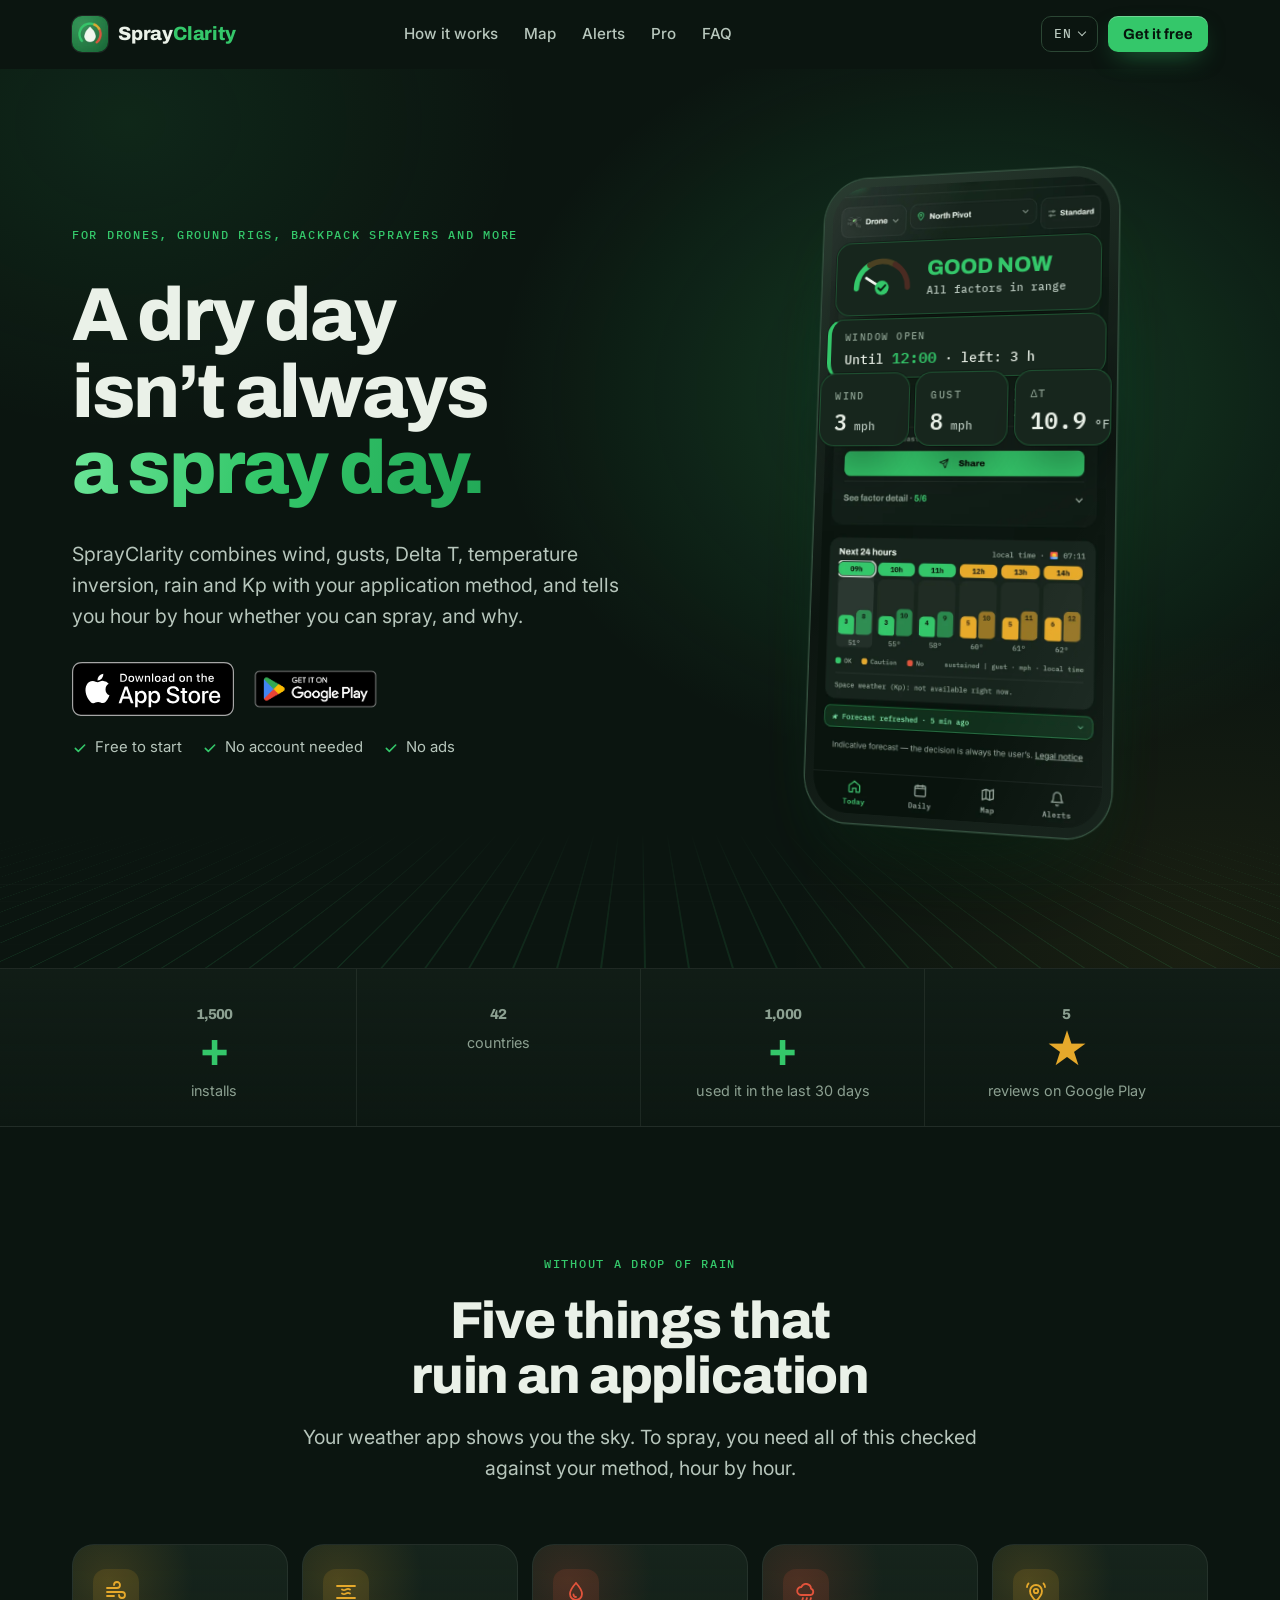
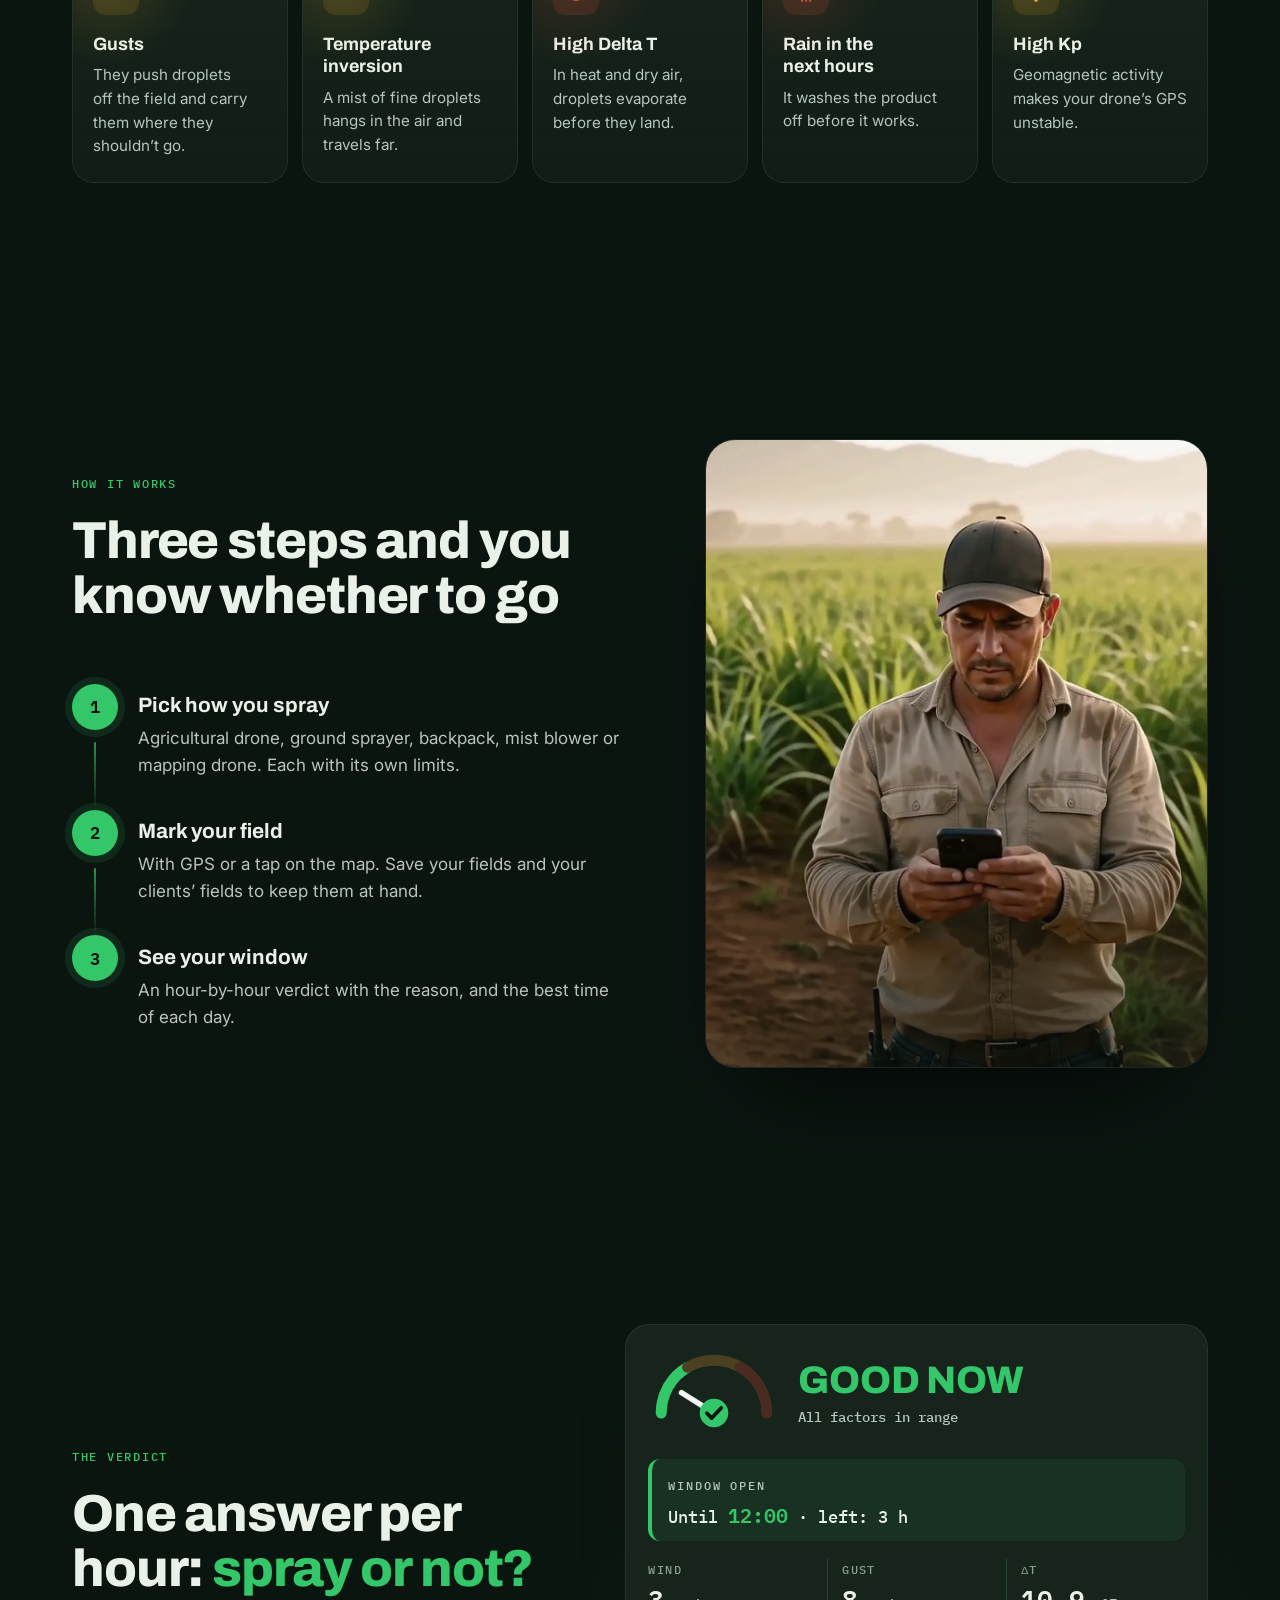
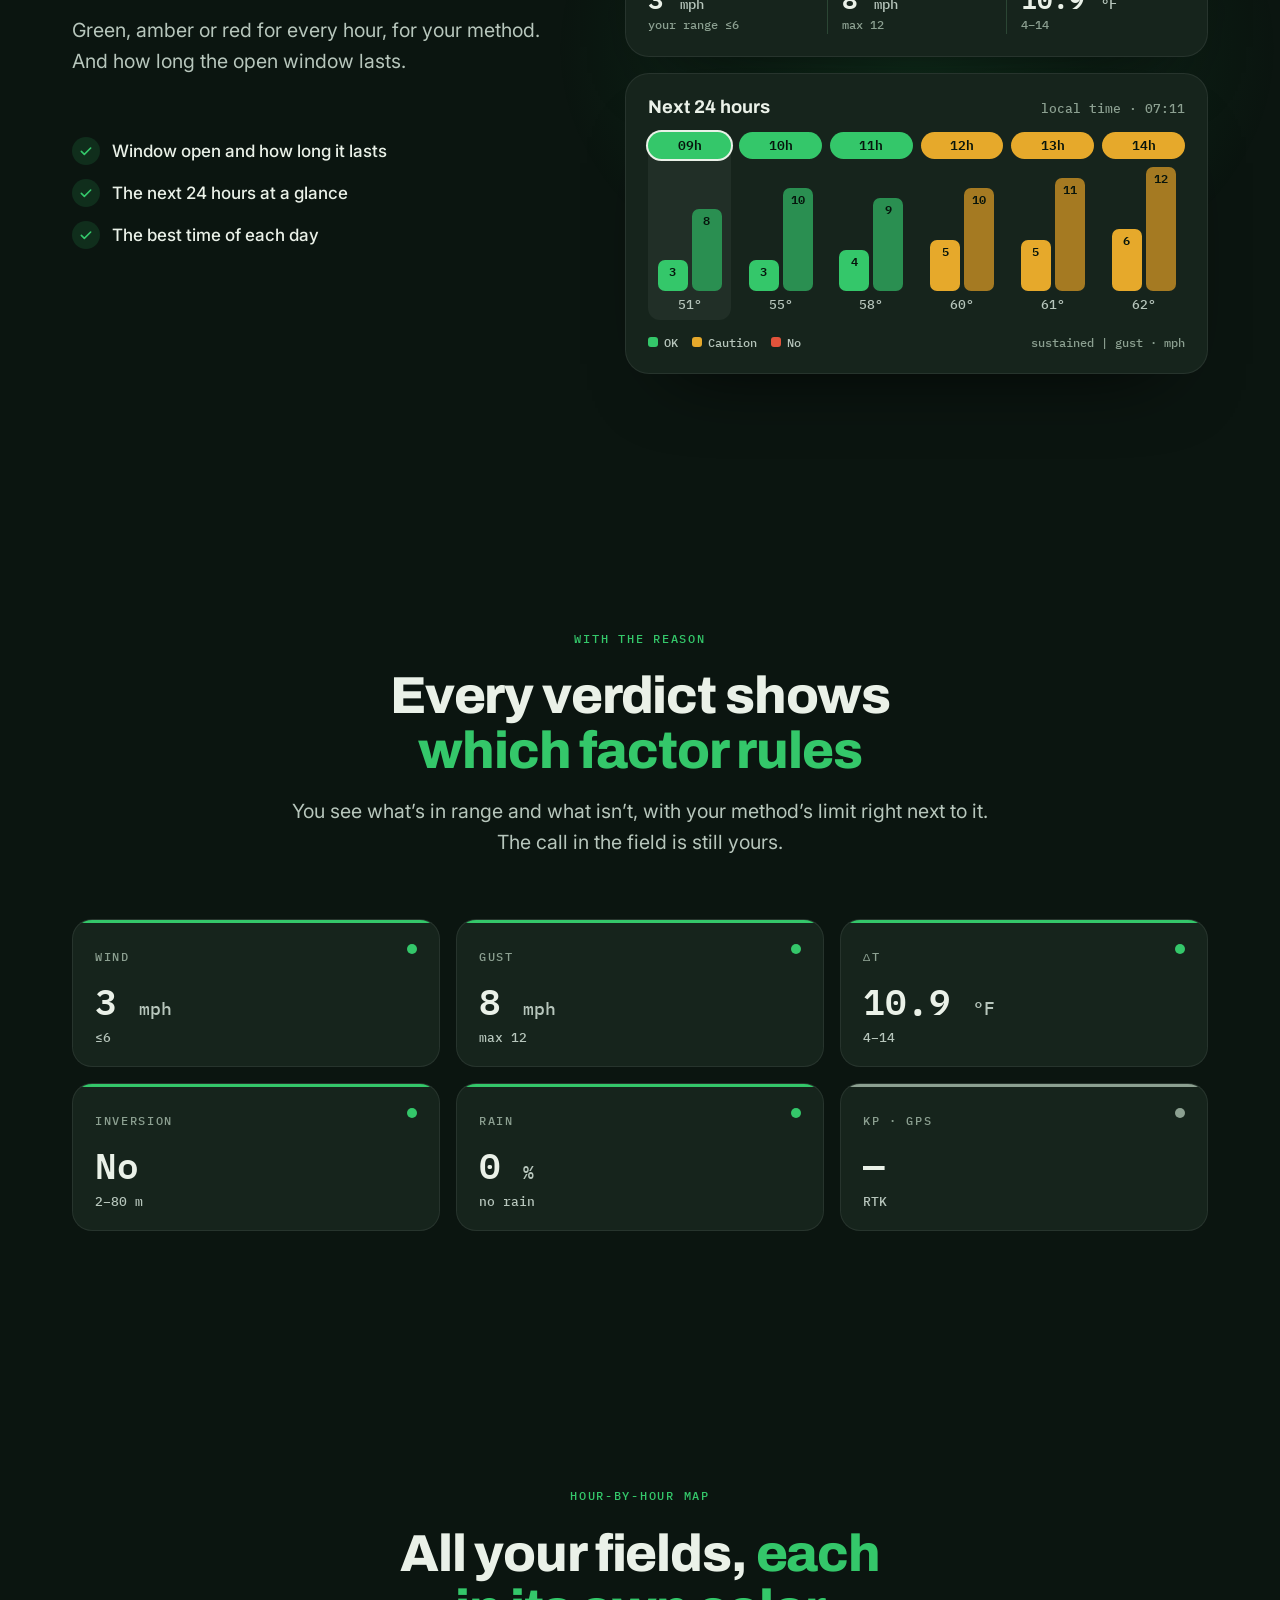
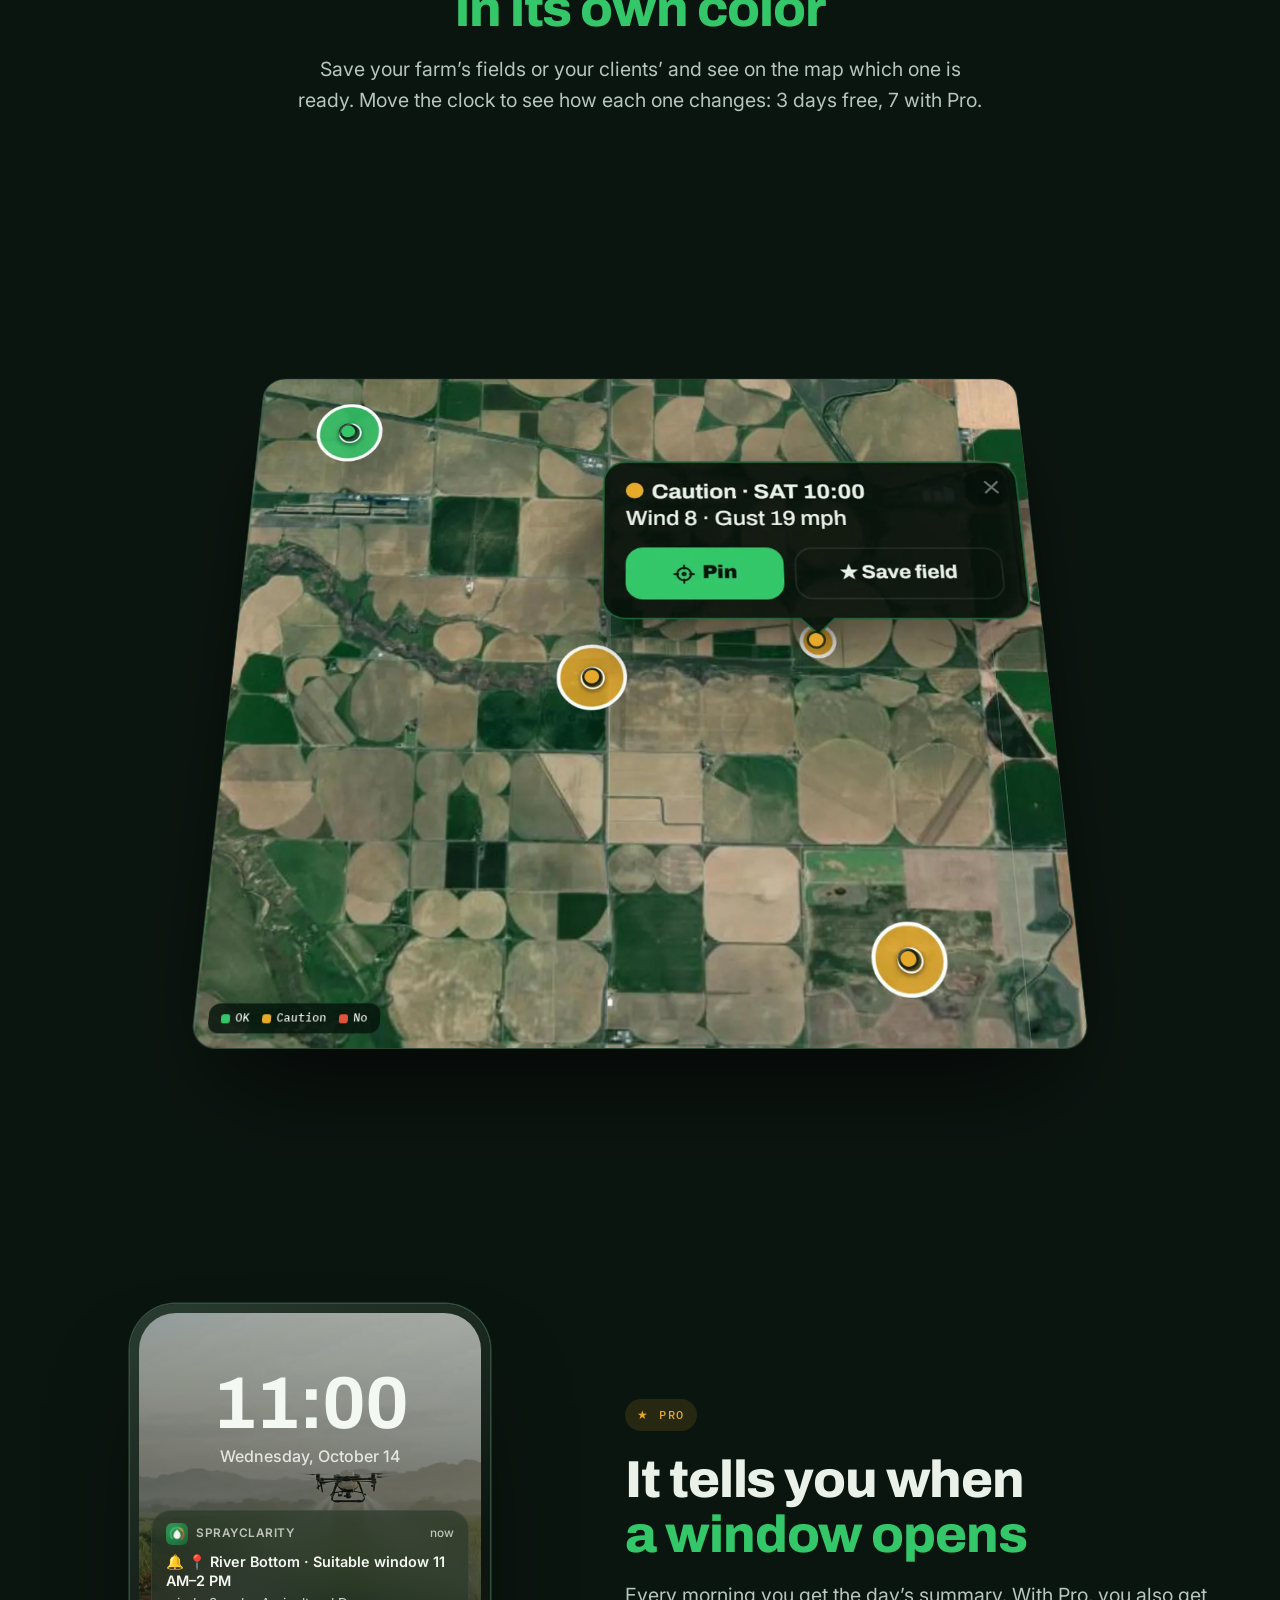
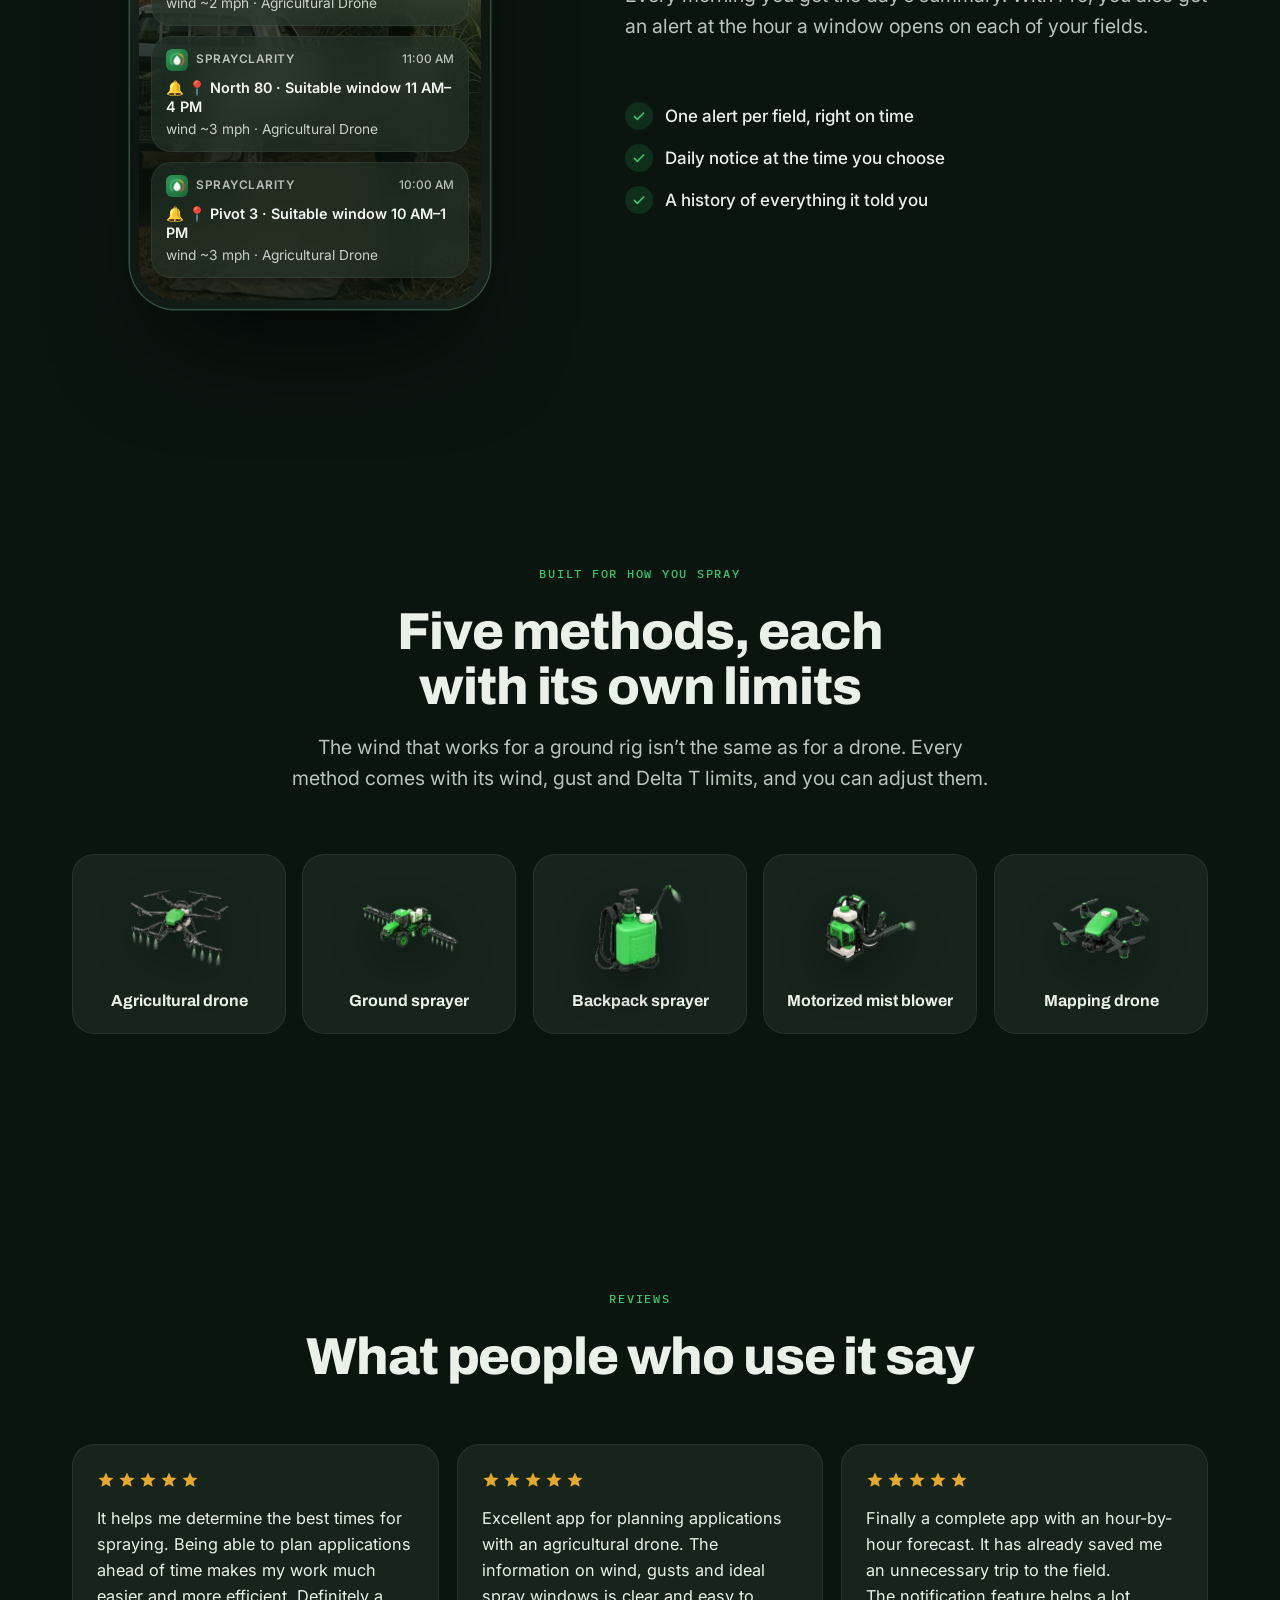
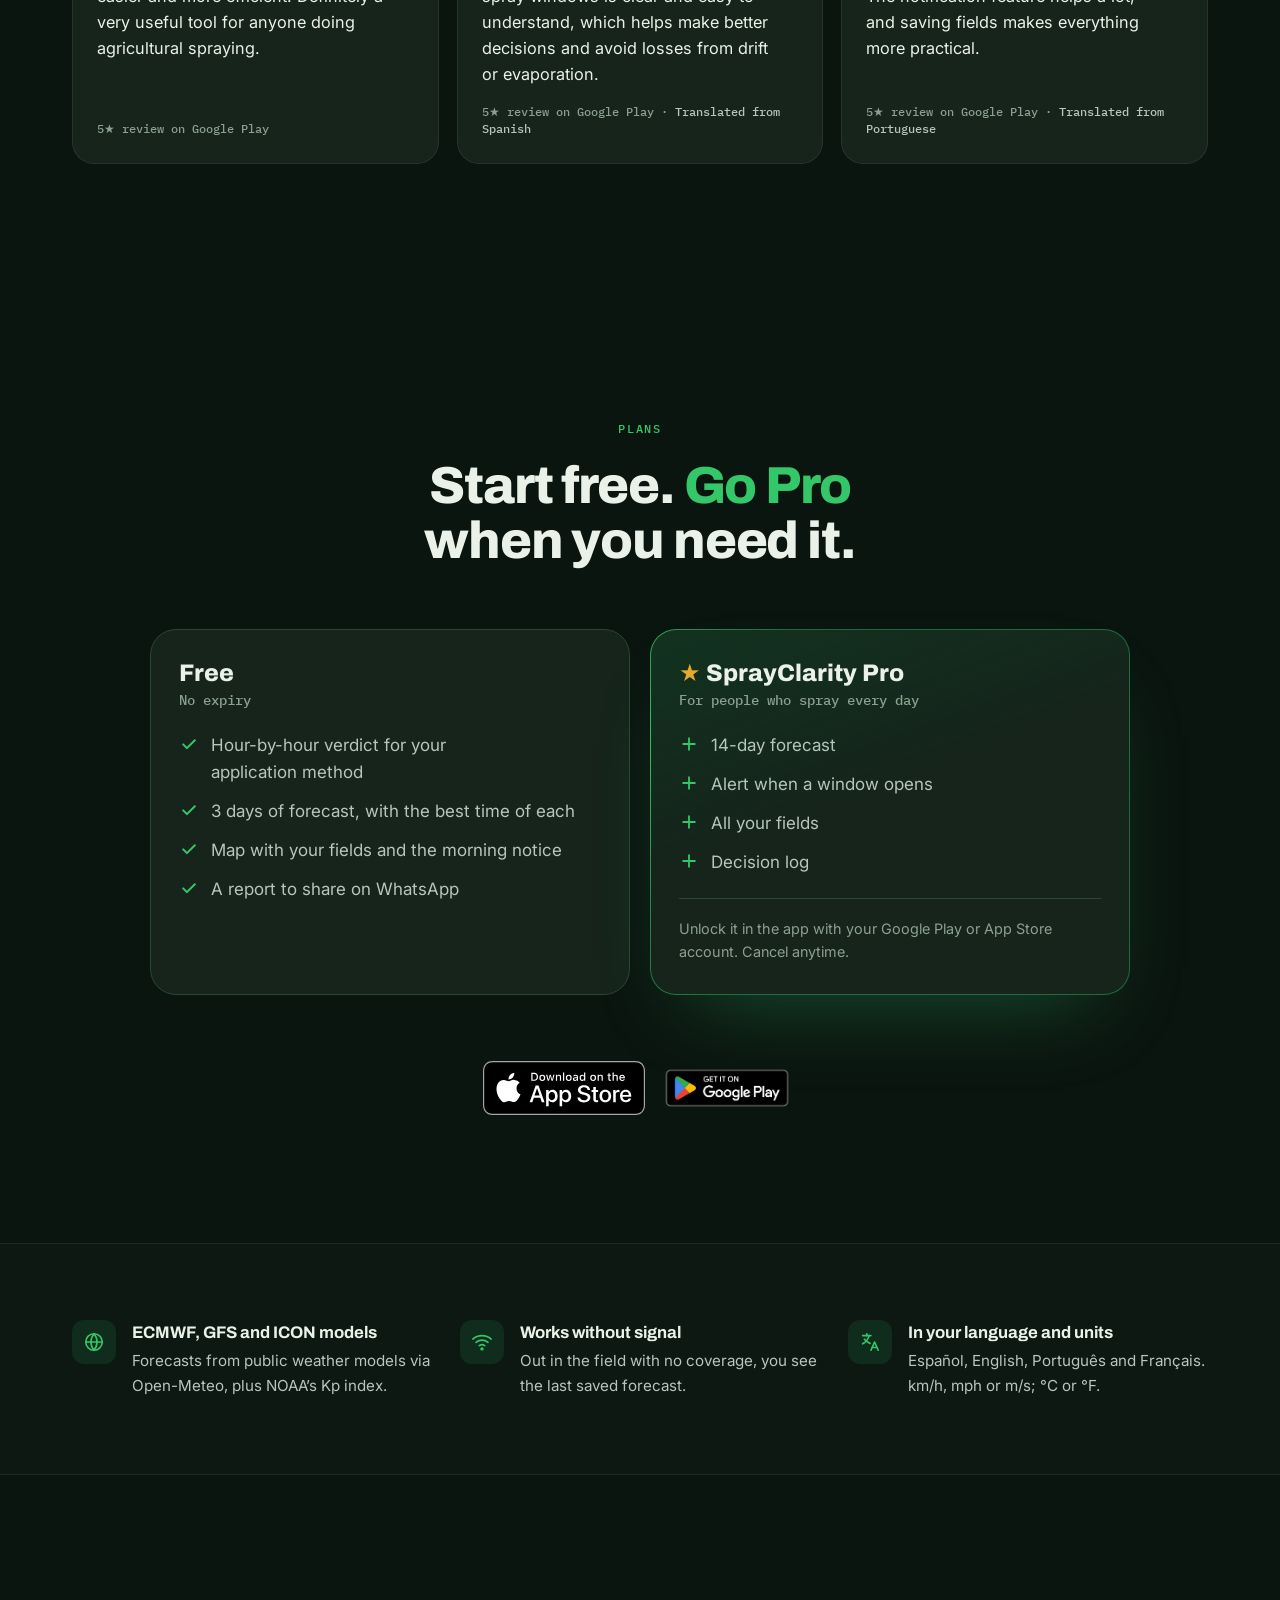
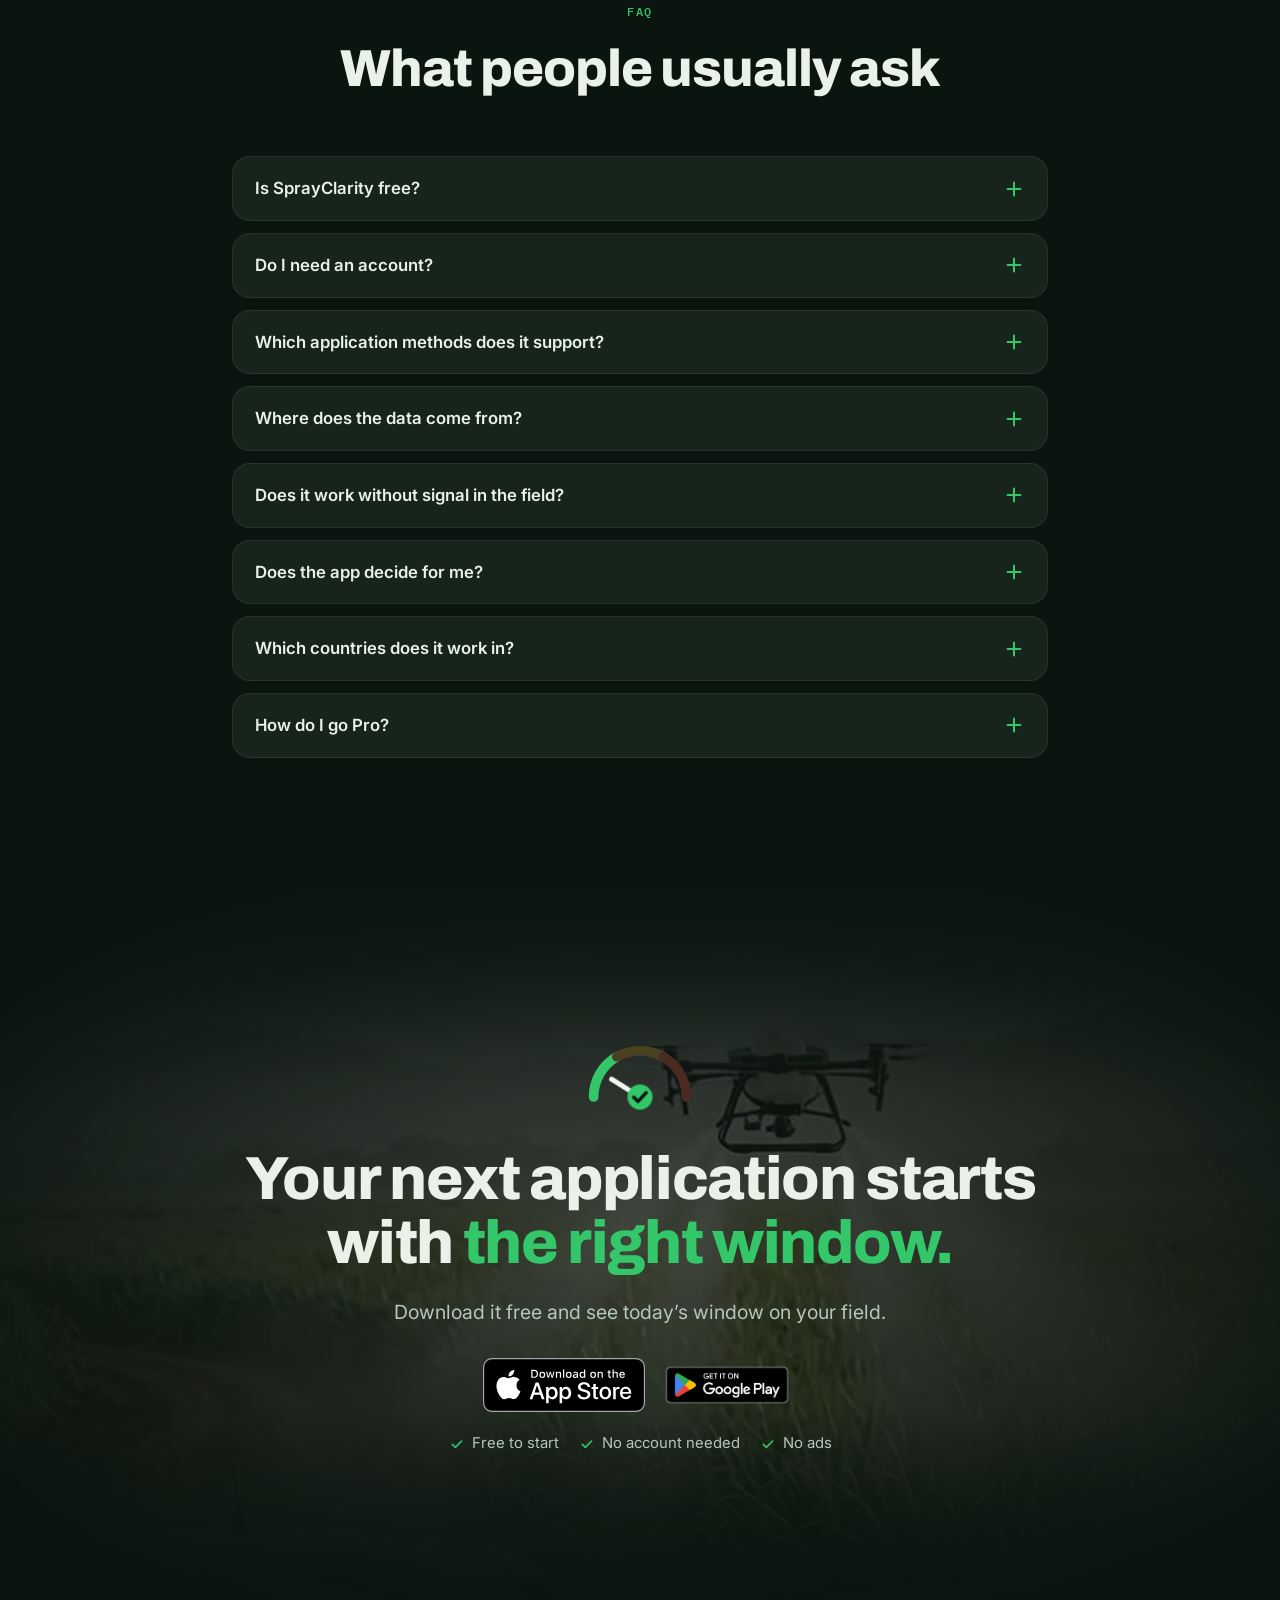
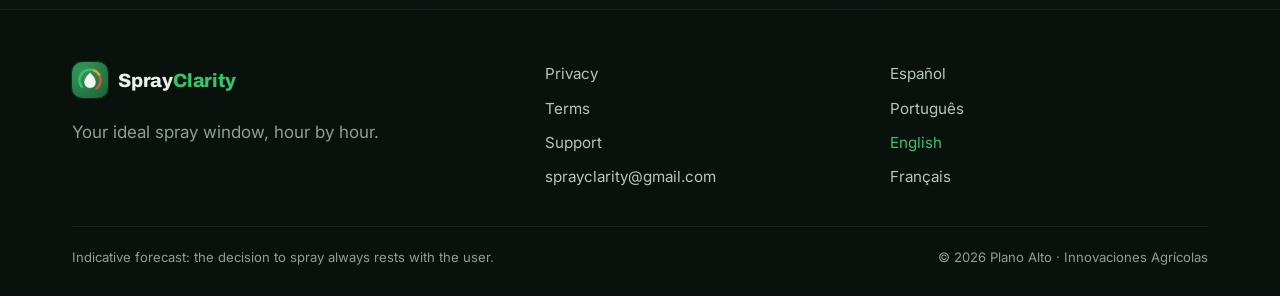
==== en/index.html @ cd79cd93 "Landing nueva en 4 idiomas (/, /pt/, /en/, /fr/); la política de privacidad pasa a /privacidad/ - Po" ====
<!doctype html>
<html lang="en">
<head>
<meta charset="utf-8">
<meta name="viewport" content="width=device-width,initial-scale=1,viewport-fit=cover">
<title>SprayClarity · Your ideal spray window, hour by hour</title>
<meta name="description" content="A dry day isn’t always a spray day. SprayClarity combines wind, gusts, Delta T, temperature inversion, rain and Kp with your application method and tells you, hour by hour, when to spray. Free on Android and iPhone.">
<link rel="canonical" href="https://sprayclarity.com/en/">
<link rel="alternate" hreflang="es" href="https://sprayclarity.com/"><link rel="alternate" hreflang="pt-BR" href="https://sprayclarity.com/pt/"><link rel="alternate" hreflang="en" href="https://sprayclarity.com/en/"><link rel="alternate" hreflang="fr" href="https://sprayclarity.com/fr/"><link rel="alternate" hreflang="x-default" href="https://sprayclarity.com/">
<meta property="og:type" content="website"><meta property="og:site_name" content="SprayClarity"><meta property="og:locale" content="en_US">
<meta property="og:title" content="A dry day isn’t always a spray day"><meta property="og:description" content="An hour-by-hour verdict for drones, ground rigs, backpack sprayers and more. Free, no account needed.">
<meta property="og:url" content="https://sprayclarity.com/en/"><meta property="og:image" content="https://sprayclarity.com/assets/landing/og-en.jpg"><meta property="og:image:width" content="1200"><meta property="og:image:height" content="630">
<meta name="twitter:card" content="summary_large_image"><meta name="twitter:title" content="A dry day isn’t always a spray day"><meta name="twitter:description" content="An hour-by-hour verdict for drones, ground rigs, backpack sprayers and more. Free, no account needed."><meta name="twitter:image" content="https://sprayclarity.com/assets/landing/og-en.jpg">
<meta name="theme-color" content="#0B1510"><meta name="color-scheme" content="dark">
<link rel="icon" type="image/png" sizes="192x192" href="/assets/landing/img/icon-192.png"><link rel="apple-touch-icon" href="/assets/landing/img/icon-180.png">
<link rel="preconnect" href="https://fonts.googleapis.com"><link rel="preconnect" href="https://fonts.gstatic.com" crossorigin>
<link rel="stylesheet" href="https://fonts.googleapis.com/css2?family=Archivo:wght@700;800&family=IBM+Plex+Mono:wght@500;600&family=Inter:wght@400;500;600&display=swap">
<link rel="preload" as="image" href="/assets/landing/img/hoy-en.webp" type="image/webp">
<link rel="stylesheet" href="/assets/landing/landing.css?v=3">

<script type="application/ld+json">{"@context":"https://schema.org","@type":"SoftwareApplication","name":"SprayClarity","operatingSystem":"Android, iOS","applicationCategory":"UtilitiesApplication","description":"A dry day isn’t always a spray day. SprayClarity combines wind, gusts, Delta T, temperature inversion, rain and Kp with your application method and tells you, hour by hour, when to spray. Free on Android and iPhone.","url":"https://sprayclarity.com/en/","inLanguage":"en","image":"https://sprayclarity.com/assets/landing/og-en.jpg","publisher":{"@type":"Organization","name":"Plano Alto"},"downloadUrl":["https://play.google.com/store/apps/details?id=com.planoalto.sprayclarity","https://apps.apple.com/app/id6804949973"]}</script>
<script>window.SC={"lang":"en","founder":"Founder price until {d}","locale":"en","sug":{"es":{"url":"/","msg":"Ver esta página en español"},"pt":{"url":"/pt/","msg":"Ver esta página em português"},"en":{"url":"/en/","msg":"View this page in English"},"fr":{"url":"/fr/","msg":"Voir cette page en français"}}};document.documentElement.classList.add('js');setTimeout(function(){if(!window.SCok)document.documentElement.classList.remove('js')},3500);</script>
</head>
<body>
<a class="skip" href="#main">Skip to content</a>
<header class="nav" data-nav>
  <div class="wrap navin">
    <a class="brand" href="/en/" aria-label="SprayClarity"><img src="/assets/landing/img/icon-96.webp" width="36" height="36" alt=""><span>Spray<b>Clarity</b></span></a>
    <nav class="links"><a href="#como">How it works</a><a href="#mapa">Map</a><a href="#alertas">Alerts</a><a href="#pro">Pro</a><a href="#preguntas">FAQ</a></nav>
    <div class="navr">
      <details class="langs"><summary aria-label="Language">EN</summary><div class="langs-m"><a href="/" hreflang="es" lang="es">Español</a><a href="/pt/" hreflang="pt-BR" lang="pt-BR">Português</a><a href="/en/" hreflang="en" lang="en" aria-current="page">English</a><a href="/fr/" hreflang="fr" lang="fr">Français</a></div></details>
      <a class="btn sm" href="#descargar" data-cta>Get it free</a>
    </div>
  </div>
</header>
<div class="sug" data-sug hidden><span></span><a href="#"></a><button type="button" aria-label="×">×</button></div>
<main id="main">

<section class="hero">
  <div class="aurora" aria-hidden="true"></div>
  <div class="field" aria-hidden="true"><i></i></div>
  <div class="wrap hero-g">
    <div class="hero-t">
      <p class="eyebrow" data-anim>For drones, ground rigs, backpack sprayers and more</p>
      <h1 data-anim style="--i:1">A dry day isn’t always <em>a spray day.</em></h1>
      <p class="lead" data-anim style="--i:2">SprayClarity combines wind, gusts, Delta T, temperature inversion, rain and Kp with your application method, and tells you hour by hour whether you can spray, and why.</p>
      <div data-anim style="--i:3"><div class="badges hero-b"><a href="https://apps.apple.com/app/id6804949973" rel="noopener" data-store="ios"><img src="/assets/landing/img/badges/app-store_en.svg" alt="Download on the App Store" width="162" height="54"></a><a href="https://play.google.com/store/apps/details?id=com.planoalto.sprayclarity&amp;referrer=utm_source%3Dsitio-en" rel="noopener" data-store="android"><img src="/assets/landing/img/badges/google-play_en.png" alt="Get it on Google Play" width="140" height="54"></a></div></div>
      <ul class="micro" data-anim style="--i:4"><li><svg viewBox="0 0 24 24" fill="none" stroke="currentColor" stroke-width="2.4" stroke-linecap="round" stroke-linejoin="round"><path d="M5 12.5l4.5 4.5L19 7.5"/></svg>Free to start</li><li><svg viewBox="0 0 24 24" fill="none" stroke="currentColor" stroke-width="2.4" stroke-linecap="round" stroke-linejoin="round"><path d="M5 12.5l4.5 4.5L19 7.5"/></svg>No account needed</li><li><svg viewBox="0 0 24 24" fill="none" stroke="currentColor" stroke-width="2.4" stroke-linecap="round" stroke-linejoin="round"><path d="M5 12.5l4.5 4.5L19 7.5"/></svg>No ads</li></ul>
    </div>
    <div class="scene" data-scene>
      <div class="rig">
        <figure class="device"><img src="/assets/landing/img/hoy-en.webp" width="720" height="1564" alt="SprayClarity Today screen: good now, window open until 12:00" fetchpriority="high"></figure>
        <div class="chip c-verdict"><svg class="gauge mini" viewBox="0 0 120 86" aria-hidden="true"><path class="arc g" d="M12 60A48 48 0 0 1 36 18.4"/><path class="arc a" d="M36 18.4A48 48 0 0 1 84 18.4"/><path class="arc r" d="M84 18.4A48 48 0 0 1 108 60"/><g class="needle"><line x1="60" y1="60" x2="30.5" y2="41.5"/></g><circle class="hub" cx="60" cy="60" r="13"/><path class="tick" d="M53.5 60.2l4.4 4.4 8.6-9.2"/></svg><div><b>GOOD NOW</b><span>All factors in range</span></div></div>
        <div class="chip c-win"><span class="mono">WINDOW OPEN</span><p>Until <b>12:00</b> · left: 3 h</p></div>
        <div class="chip c-f c-f1"><span class="mono">WIND</span><b>3<small> mph</small></b></div><div class="chip c-f c-f2"><span class="mono">GUST</span><b>8<small> mph</small></b></div><div class="chip c-f c-f3"><span class="mono">ΔT</span><b>10.9<small> °F</small></b></div>
      </div>
    </div>
  </div>
</section>

<section class="proof">
  <div class="wrap proof-g"><div class="pf" data-anim style="--i:0"><b data-count="1,500+">1,500+</b><span>installs</span></div><div class="pf" data-anim style="--i:1"><b data-count="42">42</b><span>countries</span></div><div class="pf" data-anim style="--i:2"><b data-count="1,000+">1,000+</b><span>used it in the last 30 days</span></div><div class="pf" data-anim style="--i:3"><b data-count="5★">5★</b><span>reviews on Google Play</span></div></div>
</section>

<section class="sec prob" id="problema">
  <div class="wrap">
    <div class="sh" data-anim><p class="eyebrow">Without a drop of rain</p><h2>Five things that ruin an application</h2><p class="lead">Your weather app shows you the sky. To spray, you need all of this checked against your method, hour by hour.</p></div>
    <div class="kgrid"><article class="kc k-rafaga" data-anim style="--i:0" data-tilt><span class="ki"><svg viewBox="0 0 24 24" fill="none" stroke="currentColor" stroke-width="1.8" stroke-linecap="round"><path d="M3 8h10a3 3 0 1 0-3-3"/><path d="M3 12h15a3 3 0 1 1-3 3"/><path d="M3 16h7"/></svg></span><h3>Gusts</h3><p>They push droplets off the field and carry them where they shouldn’t go.</p></article><article class="kc k-inversion" data-anim style="--i:1" data-tilt><span class="ki"><svg viewBox="0 0 24 24" fill="none" stroke="currentColor" stroke-width="1.8" stroke-linecap="round" stroke-linejoin="round"><path d="M3 6h18"/><path d="M3 18h18"/><path d="M8 9.5c1.5 1 2.5 1 4 0s2.5-1 4 0"/><path d="M8 13.5c1.5 1 2.5 1 4 0s2.5-1 4 0"/></svg></span><h3>Temperature inversion</h3><p>A mist of fine droplets hangs in the air and travels far.</p></article><article class="kc k-deltat" data-anim style="--i:2" data-tilt><span class="ki"><svg viewBox="0 0 24 24" fill="none" stroke="currentColor" stroke-width="1.8" stroke-linecap="round" stroke-linejoin="round"><path d="M12 3s6 6.5 6 11a6 6 0 0 1-12 0c0-4.5 6-11 6-11z"/><path d="M9.5 14.5a2.5 2.5 0 0 0 2.5 2.5"/></svg></span><h3>High Delta T</h3><p>In heat and dry air, droplets evaporate before they land.</p></article><article class="kc k-lluvia" data-anim style="--i:3" data-tilt><span class="ki"><svg viewBox="0 0 24 24" fill="none" stroke="currentColor" stroke-width="1.8" stroke-linecap="round" stroke-linejoin="round"><path d="M7 15a4 4 0 0 1 .4-8A5 5 0 0 1 17 8.6 3.4 3.4 0 0 1 17 15z"/><path d="M9 18l-1 3"/><path d="M13 18l-1 3"/><path d="M17 18l-1 3"/></svg></span><h3>Rain in the next hours</h3><p>It washes the product off before it works.</p></article><article class="kc k-kp" data-anim style="--i:4" data-tilt><span class="ki"><svg viewBox="0 0 24 24" fill="none" stroke="currentColor" stroke-width="1.8" stroke-linecap="round" stroke-linejoin="round"><path d="M12 21s-6-5.4-6-10a6 6 0 0 1 12 0c0 4.6-6 10-6 10z"/><circle cx="12" cy="11" r="2.2"/><path d="M19.5 3.5a5 5 0 0 1 1.5 3.5"/><path d="M4.5 3.5A5 5 0 0 0 3 7"/></svg></span><h3>High Kp</h3><p>Geomagnetic activity makes your drone’s GPS unstable.</p></article></div>
  </div>
</section>

<section class="sec como" id="como">
  <div class="wrap como-g">
    <div class="como-t">
      <div class="sh left" data-anim><p class="eyebrow">How it works</p><h2>Three steps and you know whether to go</h2></div>
      <ol class="steps"><li data-anim style="--i:0"><span class="sn">1</span><div><h3>Pick how you spray</h3><p>Agricultural drone, ground sprayer, backpack, mist blower or mapping drone. Each with its own limits.</p></div></li><li data-anim style="--i:1"><span class="sn">2</span><div><h3>Mark your field</h3><p>With GPS or a tap on the map. Save your fields and your clients’ fields to keep them at hand.</p></div></li><li data-anim style="--i:2"><span class="sn">3</span><div><h3>See your window</h3><p>An hour-by-hour verdict with the reason, and the best time of each day.</p></div></li></ol>
    </div>
    <figure class="photo" data-anim data-parallax><img src="/assets/landing/img/fono.webp" width="1080" height="1890" alt="" loading="lazy"></figure>
  </div>
</section>

<section class="sec ver" id="veredicto">
  <div class="wrap ver-g">
    <div class="ver-t">
      <div class="sh left" data-anim><p class="eyebrow">The verdict</p><h2>One answer per hour: <em>spray or not?</em></h2><p class="lead">Green, amber or red for every hour, for your method. And how long the open window lasts.</p></div>
      <ul class="ticks" data-anim style="--i:1"><li><svg viewBox="0 0 24 24" fill="none" stroke="currentColor" stroke-width="2.4" stroke-linecap="round" stroke-linejoin="round"><path d="M5 12.5l4.5 4.5L19 7.5"/></svg>Window open and how long it lasts</li><li><svg viewBox="0 0 24 24" fill="none" stroke="currentColor" stroke-width="2.4" stroke-linecap="round" stroke-linejoin="round"><path d="M5 12.5l4.5 4.5L19 7.5"/></svg>The next 24 hours at a glance</li><li><svg viewBox="0 0 24 24" fill="none" stroke="currentColor" stroke-width="2.4" stroke-linecap="round" stroke-linejoin="round"><path d="M5 12.5l4.5 4.5L19 7.5"/></svg>The best time of each day</li></ul>
    </div>
    <div class="ver-v"><div class="vcard" data-anim><div class="vtop"><svg class="gauge big" viewBox="0 0 120 86" aria-hidden="true"><path class="arc g" d="M12 60A48 48 0 0 1 36 18.4"/><path class="arc a" d="M36 18.4A48 48 0 0 1 84 18.4"/><path class="arc r" d="M84 18.4A48 48 0 0 1 108 60"/><g class="needle"><line x1="60" y1="60" x2="30.5" y2="41.5"/></g><circle class="hub" cx="60" cy="60" r="13"/><path class="tick" d="M53.5 60.2l4.4 4.4 8.6-9.2"/></svg><div><b class="vbig">GOOD NOW</b><span class="vall">All factors in range</span></div></div><div class="vwin"><span class="mono">WINDOW OPEN</span><p>Until <b>12:00</b> · left: 3 h</p></div><div class="vf"><div><span class="mono">WIND</span><b>3 <small>mph</small></b><span class="rg">your range ≤6</span></div><div><span class="mono">GUST</span><b>8 <small>mph</small></b><span class="rg">max 12</span></div><div><span class="mono">ΔT</span><b>10.9 <small>°F</small></b><span class="rg">4–14</span></div></div></div><div class="strip" data-anim><div class="strip-h"><b>Next 24 hours</b><span>local time · 07:11</span></div><div class="strip-cols"><div class="col g now" style="--i:0"><span class="hr">09h</span><div class="bars"><i class="sus" style="--h:0.250"><em>3</em></i><i class="gus" style="--h:0.667"><em>8</em></i></div><span class="tmp">51°</span></div><div class="col g" style="--i:1"><span class="hr">10h</span><div class="bars"><i class="sus" style="--h:0.250"><em>3</em></i><i class="gus" style="--h:0.833"><em>10</em></i></div><span class="tmp">55°</span></div><div class="col g" style="--i:2"><span class="hr">11h</span><div class="bars"><i class="sus" style="--h:0.333"><em>4</em></i><i class="gus" style="--h:0.750"><em>9</em></i></div><span class="tmp">58°</span></div><div class="col a" style="--i:3"><span class="hr">12h</span><div class="bars"><i class="sus" style="--h:0.417"><em>5</em></i><i class="gus" style="--h:0.833"><em>10</em></i></div><span class="tmp">60°</span></div><div class="col a" style="--i:4"><span class="hr">13h</span><div class="bars"><i class="sus" style="--h:0.417"><em>5</em></i><i class="gus" style="--h:0.917"><em>11</em></i></div><span class="tmp">61°</span></div><div class="col a" style="--i:5"><span class="hr">14h</span><div class="bars"><i class="sus" style="--h:0.500"><em>6</em></i><i class="gus" style="--h:1.000"><em>12</em></i></div><span class="tmp">62°</span></div></div><div class="strip-leg"><span class="lg g">OK</span><span class="lg a">Caution</span><span class="lg r">No</span><span class="note">sustained | gust · mph</span></div></div></div>
  </div>
</section>

<section class="sec porque" id="porque">
  <div class="wrap">
    <div class="sh" data-anim><p class="eyebrow">With the reason</p><h2>Every verdict shows <em>which factor rules</em></h2><p class="lead">You see what’s in range and what isn’t, with your method’s limit right next to it. The call in the field is still yours.</p></div>
    <div class="fgrid"><div class="fc g" data-anim style="--i:0" data-tilt><span class="fk mono">WIND</span><i class="dot"></i><b class="fv">3 <small>mph</small></b><span class="fr">≤6</span></div><div class="fc g" data-anim style="--i:1" data-tilt><span class="fk mono">GUST</span><i class="dot"></i><b class="fv">8 <small>mph</small></b><span class="fr">max 12</span></div><div class="fc g" data-anim style="--i:2" data-tilt><span class="fk mono">ΔT</span><i class="dot"></i><b class="fv">10.9 <small>°F</small></b><span class="fr">4–14</span></div><div class="fc g" data-anim style="--i:3" data-tilt><span class="fk mono">INVERSION</span><i class="dot"></i><b class="fv">No</b><span class="fr">2–80 m</span></div><div class="fc g" data-anim style="--i:4" data-tilt><span class="fk mono">RAIN</span><i class="dot"></i><b class="fv">0 <small>%</small></b><span class="fr">no rain</span></div><div class="fc x" data-anim style="--i:5" data-tilt><span class="fk mono">KP · GPS</span><i class="dot"></i><b class="fv">—</b><span class="fr">RTK</span></div></div>
  </div>
</section>

<section class="sec mapa" id="mapa">
  <div class="wrap">
    <div class="sh" data-anim><p class="eyebrow">Hour-by-hour map</p><h2>All your fields, <em>each in its own color</em></h2><p class="lead">Save your farm’s fields or your clients’ and see on the map which one is ready. Move the clock to see how each one changes: 3 days free, 7 with Pro.</p></div>
    <div class="mapstage" data-tiltscroll>
      <figure class="mapwrap" data-anim><img src="/assets/landing/img/mapa-en.webp" width="1200" height="1046" alt="SprayClarity satellite map with fields in green, amber and red" loading="lazy"><span class="pin g" style="left:11.67%;top:9.22%;--i:0"></span><span class="pin a" style="left:44.09%;top:48.96%;--i:1"></span><span class="pin a" style="left:71.89%;top:43.39%;--i:2"></span><span class="pin a" style="left:80.53%;top:88.61%;--i:3"></span>
        <figcaption class="maplegend"><span class="lg g">OK</span><span class="lg a">Caution</span><span class="lg r">No</span></figcaption></figure>
    </div>
  </div>
</section>

<section class="sec alertas" id="alertas">
  <div class="wrap al-g">
    <div class="al-v"><div class="lockphone" data-anim><div class="lk"><div class="lk-clock">11:00</div><div class="lk-date">Wednesday, October 14</div><div class="lk-list"><div class="ntf" style="--i:2"><div class="nh"><img src="/assets/landing/img/icon-96.webp" width="24" height="24" alt=""><span>SprayClarity</span><time>now</time></div><b>🔔 📍 River Bottom · Suitable window 11 AM–2 PM</b><p>wind ~2 mph · Agricultural Drone</p></div><div class="ntf" style="--i:1"><div class="nh"><img src="/assets/landing/img/icon-96.webp" width="24" height="24" alt=""><span>SprayClarity</span><time>11:00 AM</time></div><b>🔔 📍 North 80 · Suitable window 11 AM–4 PM</b><p>wind ~3 mph · Agricultural Drone</p></div><div class="ntf" style="--i:0"><div class="nh"><img src="/assets/landing/img/icon-96.webp" width="24" height="24" alt=""><span>SprayClarity</span><time>10:00 AM</time></div><b>🔔 📍 Pivot 3 · Suitable window 10 AM–1 PM</b><p>wind ~3 mph · Agricultural Drone</p></div></div></div></div></div>
    <div class="al-t">
      <div class="sh left" data-anim><p class="eyebrow pro-eye">★ Pro</p><h2>It tells you when <em>a window opens</em></h2><p class="lead">Every morning you get the day’s summary. With Pro, you also get an alert at the hour a window opens on each of your fields.</p></div>
      <ul class="ticks" data-anim style="--i:1"><li><svg viewBox="0 0 24 24" fill="none" stroke="currentColor" stroke-width="2.4" stroke-linecap="round" stroke-linejoin="round"><path d="M5 12.5l4.5 4.5L19 7.5"/></svg>One alert per field, right on time</li><li><svg viewBox="0 0 24 24" fill="none" stroke="currentColor" stroke-width="2.4" stroke-linecap="round" stroke-linejoin="round"><path d="M5 12.5l4.5 4.5L19 7.5"/></svg>Daily notice at the time you choose</li><li><svg viewBox="0 0 24 24" fill="none" stroke="currentColor" stroke-width="2.4" stroke-linecap="round" stroke-linejoin="round"><path d="M5 12.5l4.5 4.5L19 7.5"/></svg>A history of everything it told you</li></ul>
    </div>
  </div>
</section>

<section class="sec metodos" id="metodos">
  <div class="wrap">
    <div class="sh" data-anim><p class="eyebrow">Built for how you spray</p><h2>Five methods, each with its own limits</h2><p class="lead">The wind that works for a ground rig isn’t the same as for a drone. Every method comes with its wind, gust and Delta T limits, and you can adjust them.</p></div>
    <div class="mgrid"><div class="mc" data-anim style="--i:0" data-tilt><img src="/assets/landing/img/m-dron.webp" width="192" height="192" alt="" loading="lazy"><span>Agricultural drone</span></div><div class="mc" data-anim style="--i:1" data-tilt><img src="/assets/landing/img/m-terrestre.webp" width="192" height="192" alt="" loading="lazy"><span>Ground sprayer</span></div><div class="mc" data-anim style="--i:2" data-tilt><img src="/assets/landing/img/m-mochila.webp" width="192" height="192" alt="" loading="lazy"><span>Backpack sprayer</span></div><div class="mc" data-anim style="--i:3" data-tilt><img src="/assets/landing/img/m-motor.webp" width="192" height="192" alt="" loading="lazy"><span>Motorized mist blower</span></div><div class="mc" data-anim style="--i:4" data-tilt><img src="/assets/landing/img/m-mapeo.webp" width="192" height="192" alt="" loading="lazy"><span>Mapping drone</span></div></div>
  </div>
</section>

<section class="sec opiniones" id="opiniones">
  <div class="wrap">
    <div class="sh" data-anim><p class="eyebrow">Reviews</p><h2>What people who use it say</h2></div>
    <div class="rgrid"><figure class="rv" data-anim style="--i:0"><div class="stars" aria-label="5/5"><svg viewBox="0 0 24 24"><path d="M12 2l2.9 6.6 7.1.7-5.4 4.8 1.6 7L12 17.5 5.8 21.1l1.6-7L2 9.3l7.1-.7z"/></svg><svg viewBox="0 0 24 24"><path d="M12 2l2.9 6.6 7.1.7-5.4 4.8 1.6 7L12 17.5 5.8 21.1l1.6-7L2 9.3l7.1-.7z"/></svg><svg viewBox="0 0 24 24"><path d="M12 2l2.9 6.6 7.1.7-5.4 4.8 1.6 7L12 17.5 5.8 21.1l1.6-7L2 9.3l7.1-.7z"/></svg><svg viewBox="0 0 24 24"><path d="M12 2l2.9 6.6 7.1.7-5.4 4.8 1.6 7L12 17.5 5.8 21.1l1.6-7L2 9.3l7.1-.7z"/></svg><svg viewBox="0 0 24 24"><path d="M12 2l2.9 6.6 7.1.7-5.4 4.8 1.6 7L12 17.5 5.8 21.1l1.6-7L2 9.3l7.1-.7z"/></svg></div><blockquote>It helps me determine the best times for spraying. Being able to plan applications ahead of time makes my work much easier and more efficient. Definitely a very useful tool for anyone doing agricultural spraying.</blockquote><figcaption>5★ review on Google Play</figcaption></figure><figure class="rv" data-anim style="--i:1"><div class="stars" aria-label="5/5"><svg viewBox="0 0 24 24"><path d="M12 2l2.9 6.6 7.1.7-5.4 4.8 1.6 7L12 17.5 5.8 21.1l1.6-7L2 9.3l7.1-.7z"/></svg><svg viewBox="0 0 24 24"><path d="M12 2l2.9 6.6 7.1.7-5.4 4.8 1.6 7L12 17.5 5.8 21.1l1.6-7L2 9.3l7.1-.7z"/></svg><svg viewBox="0 0 24 24"><path d="M12 2l2.9 6.6 7.1.7-5.4 4.8 1.6 7L12 17.5 5.8 21.1l1.6-7L2 9.3l7.1-.7z"/></svg><svg viewBox="0 0 24 24"><path d="M12 2l2.9 6.6 7.1.7-5.4 4.8 1.6 7L12 17.5 5.8 21.1l1.6-7L2 9.3l7.1-.7z"/></svg><svg viewBox="0 0 24 24"><path d="M12 2l2.9 6.6 7.1.7-5.4 4.8 1.6 7L12 17.5 5.8 21.1l1.6-7L2 9.3l7.1-.7z"/></svg></div><blockquote>Excellent app for planning applications with an agricultural drone. The information on wind, gusts and ideal spray windows is clear and easy to understand, which helps make better decisions and avoid losses from drift or evaporation.</blockquote><figcaption>5★ review on Google Play · <span>Translated from Spanish</span></figcaption></figure><figure class="rv" data-anim style="--i:2"><div class="stars" aria-label="5/5"><svg viewBox="0 0 24 24"><path d="M12 2l2.9 6.6 7.1.7-5.4 4.8 1.6 7L12 17.5 5.8 21.1l1.6-7L2 9.3l7.1-.7z"/></svg><svg viewBox="0 0 24 24"><path d="M12 2l2.9 6.6 7.1.7-5.4 4.8 1.6 7L12 17.5 5.8 21.1l1.6-7L2 9.3l7.1-.7z"/></svg><svg viewBox="0 0 24 24"><path d="M12 2l2.9 6.6 7.1.7-5.4 4.8 1.6 7L12 17.5 5.8 21.1l1.6-7L2 9.3l7.1-.7z"/></svg><svg viewBox="0 0 24 24"><path d="M12 2l2.9 6.6 7.1.7-5.4 4.8 1.6 7L12 17.5 5.8 21.1l1.6-7L2 9.3l7.1-.7z"/></svg><svg viewBox="0 0 24 24"><path d="M12 2l2.9 6.6 7.1.7-5.4 4.8 1.6 7L12 17.5 5.8 21.1l1.6-7L2 9.3l7.1-.7z"/></svg></div><blockquote>Finally a complete app with an hour-by-hour forecast. It has already saved me an unnecessary trip to the field. The notification feature helps a lot, and saving fields makes everything more practical.</blockquote><figcaption>5★ review on Google Play · <span>Translated from Portuguese</span></figcaption></figure></div>
  </div>
</section>

<section class="sec planes" id="pro">
  <div class="wrap">
    <div class="sh" data-anim><p class="eyebrow">Plans</p><h2>Start free. <em>Go Pro</em> when you need it.</h2></div>
    <div class="pgrid">
      <article class="plan" data-anim><h3>Free</h3><p class="ps">No expiry</p><ul><li><svg viewBox="0 0 24 24" fill="none" stroke="currentColor" stroke-width="2.4" stroke-linecap="round" stroke-linejoin="round"><path d="M5 12.5l4.5 4.5L19 7.5"/></svg>Hour-by-hour verdict for your application method</li><li><svg viewBox="0 0 24 24" fill="none" stroke="currentColor" stroke-width="2.4" stroke-linecap="round" stroke-linejoin="round"><path d="M5 12.5l4.5 4.5L19 7.5"/></svg>3 days of forecast, with the best time of each</li><li><svg viewBox="0 0 24 24" fill="none" stroke="currentColor" stroke-width="2.4" stroke-linecap="round" stroke-linejoin="round"><path d="M5 12.5l4.5 4.5L19 7.5"/></svg>Map with your fields and the morning notice</li><li><svg viewBox="0 0 24 24" fill="none" stroke="currentColor" stroke-width="2.4" stroke-linecap="round" stroke-linejoin="round"><path d="M5 12.5l4.5 4.5L19 7.5"/></svg>A report to share on WhatsApp</li></ul></article>
      <article class="plan pro" data-anim style="--i:1"><h3><span class="star">★</span> SprayClarity Pro</h3><p class="ps">For people who spray every day</p><ul><li><svg viewBox="0 0 24 24" fill="none" stroke="currentColor" stroke-width="2.2" stroke-linecap="round"><path d="M12 5v14M5 12h14"/></svg>14-day forecast</li><li><svg viewBox="0 0 24 24" fill="none" stroke="currentColor" stroke-width="2.2" stroke-linecap="round"><path d="M12 5v14M5 12h14"/></svg>Alert when a window opens</li><li><svg viewBox="0 0 24 24" fill="none" stroke="currentColor" stroke-width="2.2" stroke-linecap="round"><path d="M12 5v14M5 12h14"/></svg>All your fields</li><li><svg viewBox="0 0 24 24" fill="none" stroke="currentColor" stroke-width="2.2" stroke-linecap="round"><path d="M12 5v14M5 12h14"/></svg>Decision log</li></ul><p class="how">Unlock it in the app with your Google Play or App Store account. Cancel anytime.</p><p class="founder" data-founder hidden></p></article>
    </div>
    <div class="pcta" data-anim><div class="badges "><a href="https://apps.apple.com/app/id6804949973" rel="noopener" data-store="ios"><img src="/assets/landing/img/badges/app-store_en.svg" alt="Download on the App Store" width="162" height="54"></a><a href="https://play.google.com/store/apps/details?id=com.planoalto.sprayclarity&amp;referrer=utm_source%3Dsitio-en" rel="noopener" data-store="android"><img src="/assets/landing/img/badges/google-play_en.png" alt="Get it on Google Play" width="140" height="54"></a></div></div>
  </div>
</section>

<section class="sec datos">
  <div class="wrap dgrid"><div class="dc" data-anim style="--i:0"><span class="di"><svg viewBox="0 0 24 24" fill="none" stroke="currentColor" stroke-width="1.8" stroke-linecap="round" stroke-linejoin="round"><circle cx="12" cy="12" r="9"/><path d="M3 12h18"/><path d="M12 3a14 14 0 0 1 0 18"/><path d="M12 3a14 14 0 0 0 0 18"/></svg></span><div><h3>ECMWF, GFS and ICON models</h3><p>Forecasts from public weather models via Open-Meteo, plus NOAA’s Kp index.</p></div></div><div class="dc" data-anim style="--i:1"><span class="di"><svg viewBox="0 0 24 24" fill="none" stroke="currentColor" stroke-width="1.8" stroke-linecap="round" stroke-linejoin="round"><path d="M2 8.8a15 15 0 0 1 20 0"/><path d="M5.5 12.4a10 10 0 0 1 13 0"/><path d="M9 16a5 5 0 0 1 6 0"/><circle cx="12" cy="19.5" r="1"/></svg></span><div><h3>Works without signal</h3><p>Out in the field with no coverage, you see the last saved forecast.</p></div></div><div class="dc" data-anim style="--i:2"><span class="di"><svg viewBox="0 0 24 24" fill="none" stroke="currentColor" stroke-width="1.8" stroke-linecap="round" stroke-linejoin="round"><path d="M4 5h9"/><path d="M8.5 3v2"/><path d="M11 5c-1 4-3.5 7-7 9"/><path d="M6 9c1.5 2 3.5 3.5 6 4.5"/><path d="M13 21l4-9 4 9"/><path d="M14.5 18h5"/></svg></span><div><h3>In your language and units</h3><p>Español, English, Português and Français. km/h, mph or m/s; °C or °F.</p></div></div></div>
</section>

<section class="sec faq" id="preguntas">
  <div class="wrap faq-w">
    <div class="sh" data-anim><p class="eyebrow">FAQ</p><h2>What people usually ask</h2></div>
    <div class="qs"><details class="q" name="faq" data-anim style="--i:0"><summary><span>Is SprayClarity free?</span><svg viewBox="0 0 24 24" fill="none" stroke="currentColor" stroke-width="2.2" stroke-linecap="round"><path d="M12 5v14M5 12h14"/></svg></summary><div class="qa"><p>Yes. The hour-by-hour verdict, 3 days of forecast, the map with your fields, the morning notice and the WhatsApp report are free and never expire. Pro adds a 14-day forecast, window alerts, all your fields and the decision log.</p></div></details><details class="q" name="faq" data-anim style="--i:1"><summary><span>Do I need an account?</span><svg viewBox="0 0 24 24" fill="none" stroke="currentColor" stroke-width="2.2" stroke-linecap="round"><path d="M12 5v14M5 12h14"/></svg></summary><div class="qa"><p>No. Open the app, pick your method and your field, and you see your window.</p></div></details><details class="q" name="faq" data-anim style="--i:2"><summary><span>Which application methods does it support?</span><svg viewBox="0 0 24 24" fill="none" stroke="currentColor" stroke-width="2.2" stroke-linecap="round"><path d="M12 5v14M5 12h14"/></svg></summary><div class="qa"><p>Agricultural drone, ground sprayer, backpack sprayer, motorized mist blower and mapping drone. Each comes with its own limits, and you can adjust them to your equipment and product.</p></div></details><details class="q" name="faq" data-anim style="--i:3"><summary><span>Where does the data come from?</span><svg viewBox="0 0 24 24" fill="none" stroke="currentColor" stroke-width="2.2" stroke-linecap="round"><path d="M12 5v14M5 12h14"/></svg></summary><div class="qa"><p>From public weather models (ECMWF, GFS and ICON) via Open-Meteo, plus NOAA’s geomagnetic Kp index, which affects drone GPS.</p></div></details><details class="q" name="faq" data-anim style="--i:0"><summary><span>Does it work without signal in the field?</span><svg viewBox="0 0 24 24" fill="none" stroke="currentColor" stroke-width="2.2" stroke-linecap="round"><path d="M12 5v14M5 12h14"/></svg></summary><div class="qa"><p>Yes. With no connection, the app shows the last saved forecast and lets you know you’re offline.</p></div></details><details class="q" name="faq" data-anim style="--i:1"><summary><span>Does the app decide for me?</span><svg viewBox="0 0 24 24" fill="none" stroke="currentColor" stroke-width="2.2" stroke-linecap="round"><path d="M12 5v14M5 12h14"/></svg></summary><div class="qa"><p>No. The forecast is indicative and the decision to spray is always yours. SprayClarity shows you each factor so you can decide with more information.</p></div></details><details class="q" name="faq" data-anim style="--i:2"><summary><span>Which countries does it work in?</span><svg viewBox="0 0 24 24" fill="none" stroke="currentColor" stroke-width="2.2" stroke-linecap="round"><path d="M12 5v14M5 12h14"/></svg></summary><div class="qa"><p>Anywhere with a forecast. People already use it in 42 countries, in Spanish, English, Portuguese and French, with metric or imperial units.</p></div></details><details class="q" name="faq" data-anim style="--i:3"><summary><span>How do I go Pro?</span><svg viewBox="0 0 24 24" fill="none" stroke="currentColor" stroke-width="2.2" stroke-linecap="round"><path d="M12 5v14M5 12h14"/></svg></summary><div class="qa"><p>In the app, on the plan card. You pay with your Google Play or App Store account and can cancel anytime from the store.</p></div></details></div>
  </div>
</section>

<section class="final" id="descargar">
  <div class="final-bg" aria-hidden="true"><img src="/assets/landing/img/dron.webp" width="1080" height="1890" alt="" loading="lazy"></div>
  <div class="wrap final-in">
    <div data-anim><svg class="gauge end" viewBox="0 0 120 86" aria-hidden="true"><path class="arc g" d="M12 60A48 48 0 0 1 36 18.4"/><path class="arc a" d="M36 18.4A48 48 0 0 1 84 18.4"/><path class="arc r" d="M84 18.4A48 48 0 0 1 108 60"/><g class="needle"><line x1="60" y1="60" x2="30.5" y2="41.5"/></g><circle class="hub" cx="60" cy="60" r="13"/><path class="tick" d="M53.5 60.2l4.4 4.4 8.6-9.2"/></svg></div>
    <h2 data-anim style="--i:1">Your next application starts with <em>the right window.</em></h2>
    <p class="lead" data-anim style="--i:2">Download it free and see today’s window on your field.</p>
    <div data-anim style="--i:3"><div class="badges center"><a href="https://apps.apple.com/app/id6804949973" rel="noopener" data-store="ios"><img src="/assets/landing/img/badges/app-store_en.svg" alt="Download on the App Store" width="162" height="54"></a><a href="https://play.google.com/store/apps/details?id=com.planoalto.sprayclarity&amp;referrer=utm_source%3Dsitio-en" rel="noopener" data-store="android"><img src="/assets/landing/img/badges/google-play_en.png" alt="Get it on Google Play" width="140" height="54"></a></div></div>
    <ul class="micro center" data-anim style="--i:4"><li><svg viewBox="0 0 24 24" fill="none" stroke="currentColor" stroke-width="2.4" stroke-linecap="round" stroke-linejoin="round"><path d="M5 12.5l4.5 4.5L19 7.5"/></svg>Free to start</li><li><svg viewBox="0 0 24 24" fill="none" stroke="currentColor" stroke-width="2.4" stroke-linecap="round" stroke-linejoin="round"><path d="M5 12.5l4.5 4.5L19 7.5"/></svg>No account needed</li><li><svg viewBox="0 0 24 24" fill="none" stroke="currentColor" stroke-width="2.4" stroke-linecap="round" stroke-linejoin="round"><path d="M5 12.5l4.5 4.5L19 7.5"/></svg>No ads</li></ul>
  </div>
</section>
</main>

<footer class="foot">
  <div class="wrap foot-g">
    <div class="fb"><a class="brand" href="/en/"><img src="/assets/landing/img/icon-96.webp" width="32" height="32" alt=""><span>Spray<b>Clarity</b></span></a><p>Your ideal spray window, hour by hour.</p></div>
    <nav class="fl"><a href="/privacidad/#en">Privacy</a><a href="/terminos/">Terms</a><a href="/soporte/">Support</a><a href="mailto:sprayclarity@gmail.com">sprayclarity@gmail.com</a></nav>
    <nav class="fl" aria-label="Language"><a href="/" hreflang="es" lang="es">Español</a><a href="/pt/" hreflang="pt-BR" lang="pt-BR">Português</a><a href="/en/" hreflang="en" lang="en" aria-current="page">English</a><a href="/fr/" hreflang="fr" lang="fr">Français</a></nav>
  </div>
  <div class="wrap"><div class="fine"><p>Indicative forecast: the decision to spray always rests with the user.</p><p>© 2026 Plano Alto · Innovaciones Agrícolas</p></div></div>
</footer>
<script src="/assets/landing/landing.js?v=3" defer></script>
</body>
</html>
---- assets/landing/landing.css ----
/* SprayClarity · landing de sprayclarity.com (la generan _src/landing/build.js + textos.js).
   Un solo aspecto, oscuro a propósito: el de la app (mismos tokens que carrusel-v2 y los anuncios).
   Todo lo que se mueve vive dentro de prefers-reduced-motion: no-preference, y sin JS la página se ve completa. */
:root{
  --bg:#0B1510;--card:#16241C;--card2:#1B2C22;--line:#2B4634;--line2:rgba(234,241,232,.08);
  --ink:#EAF1E8;--soft:#B7C6BC;--dim:#8CA091;
  --go:#34C76A;--go-d:#2A8F51;--amb:#E6A92B;--amb-d:#A57A22;--red:#E2533B;--dark:#06140C;
  --fd:'Archivo',system-ui,-apple-system,'Segoe UI',Roboto,Arial,sans-serif;
  --fb:'Inter',system-ui,-apple-system,'Segoe UI',Roboto,Arial,sans-serif;
  --fm:'IBM Plex Mono',ui-monospace,SFMono-Regular,Menlo,Consolas,monospace;
  --ease:cubic-bezier(.2,.75,.2,1);--gut:clamp(16px,4vw,32px);
  color-scheme:dark;interpolate-size:allow-keywords;
}
*,*::before,*::after{box-sizing:border-box}
[hidden]{display:none!important}
html{-webkit-text-size-adjust:100%;text-size-adjust:100%;scroll-padding-top:84px;background:var(--bg)}
@media (prefers-reduced-motion:no-preference){html{scroll-behavior:smooth}}
body{margin:0;background:var(--bg);color:var(--ink);font:400 1.0625rem/1.6 var(--fb);-webkit-font-smoothing:antialiased;-moz-osx-font-smoothing:grayscale}
img,svg{max-width:100%}
img{height:auto}
a{color:var(--go)}
h1,h2,h3{text-wrap:balance}
p,li,blockquote{text-wrap:pretty}
main,footer{overflow-x:hidden;overflow-x:clip}
:focus-visible{outline:2px solid var(--go);outline-offset:3px;border-radius:6px}
.wrap{width:100%;max-width:1200px;margin-inline:auto;padding-inline:max(var(--gut),env(safe-area-inset-left,0px)) max(var(--gut),env(safe-area-inset-right,0px))}
.mono{font-family:var(--fm);font-weight:500}
.skip{position:absolute;left:12px;top:-80px;z-index:100;background:var(--go);color:var(--dark);font-weight:700;padding:10px 14px;border-radius:10px;text-decoration:none}
.skip:focus{top:12px}

/* ── encabezado ── */
.nav{position:sticky;top:0;z-index:50;border-bottom:1px solid transparent;transition:background-color .35s,border-color .35s}
.nav.scrolled{background:rgba(11,21,16,.88);border-bottom-color:var(--line2)}
@supports ((-webkit-backdrop-filter:blur(1px)) or (backdrop-filter:blur(1px))){.nav.scrolled{background:rgba(11,21,16,.72);-webkit-backdrop-filter:saturate(1.5) blur(16px);backdrop-filter:saturate(1.5) blur(16px)}}
.navin{display:flex;align-items:center;gap:16px;height:68px}
.brand{display:inline-flex;align-items:center;gap:10px;flex:none;color:var(--ink);text-decoration:none;font:800 1.2rem/1 var(--fd);letter-spacing:-.01em}
.brand img{width:36px;height:36px;border-radius:10px;box-shadow:0 0 0 1px var(--line2)}
.brand b{color:var(--go);font-weight:800}
.links{display:flex;gap:2px;margin-inline:auto}
.links a{color:var(--soft);text-decoration:none;font-weight:500;font-size:.95rem;padding:9px 12px;border-radius:10px;transition:color .2s,background-color .2s}
.links a:hover,.links a.on{color:var(--ink);background:rgba(234,241,232,.06)}
.navr{display:flex;align-items:center;gap:10px;margin-left:auto}
.langs{position:relative}
.langs summary{display:flex;align-items:center;gap:7px;list-style:none;cursor:pointer;color:var(--soft);font:500 .82rem/1 var(--fm);letter-spacing:.08em;padding:10px 12px;border:1px solid var(--line);border-radius:10px;transition:color .2s,border-color .2s}
.langs summary::-webkit-details-marker{display:none}
.langs summary::after{content:'';width:6px;height:6px;border-right:1.5px solid currentColor;border-bottom:1.5px solid currentColor;transform:translateY(-2px) rotate(45deg);transition:transform .25s var(--ease)}
.langs[open] summary::after{transform:translateY(1px) rotate(225deg)}
.langs summary:hover{color:var(--ink);border-color:var(--dim)}
.langs-m{position:absolute;right:0;top:calc(100% + 8px);display:grid;min-width:172px;padding:6px;background:var(--card);border:1px solid var(--line);border-radius:14px;box-shadow:0 22px 60px rgba(0,0,0,.5)}
.langs-m a{color:var(--ink);text-decoration:none;font-size:.95rem;padding:10px 12px;border-radius:9px}
.langs-m a:hover{background:rgba(234,241,232,.06)}
.langs-m a[aria-current]{color:var(--go)}
.btn{display:inline-flex;align-items:center;justify-content:center;gap:8px;white-space:nowrap;background:var(--go);color:var(--dark);font:700 1rem/1 var(--fd);text-decoration:none;padding:15px 22px;border-radius:12px;box-shadow:0 10px 26px -10px rgba(52,199,106,.6),inset 0 1px 0 rgba(255,255,255,.28);transition:transform .2s var(--ease),box-shadow .2s,background-color .2s}
.btn:hover{background:#3FD677;transform:translateY(-1px);box-shadow:0 14px 32px -10px rgba(52,199,106,.72),inset 0 1px 0 rgba(255,255,255,.3)}
.btn.sm{padding:11px 15px;font-size:.92rem;border-radius:10px}
@media (max-width:960px){.links{display:none}}
@media (max-width:560px){.btn.sm{padding:10px 13px;font-size:.88rem}.nav .btn{display:none}.nav.past .btn{display:inline-flex}.nav.past .langs{display:none}}
@media (max-width:380px){.nav.past .brand span{display:none}}

/* aviso de idioma */
.sug{position:fixed;left:16px;right:16px;bottom:calc(16px + env(safe-area-inset-bottom,0px));z-index:60;display:flex;align-items:center;gap:6px;width:fit-content;max-width:calc(100% - 32px);margin-inline:auto;padding:6px 6px 6px 16px;background:var(--card);border:1px solid var(--line);border-radius:14px;box-shadow:0 22px 60px rgba(0,0,0,.55);font-size:.95rem}
.sug span:empty{display:none}
.sug a{color:var(--go);font-weight:600;text-decoration:none;padding:6px 0}
.sug a:hover{text-decoration:underline}
.sug button{background:none;border:0;color:var(--dim);font-size:1.35rem;line-height:1;padding:8px 12px;border-radius:9px;cursor:pointer}
.sug button:hover{color:var(--ink);background:rgba(234,241,232,.06)}

/* ── tipografía de secciones ── */
.eyebrow{margin:0;font:500 .78rem/1.4 var(--fm);letter-spacing:.14em;text-transform:uppercase;color:var(--go)}
h1 em,h2 em{font-style:normal;color:var(--go)}
.lead{margin:0;max-width:58ch;font-size:clamp(1.05rem,.98rem + .35vw,1.22rem);line-height:1.6;color:var(--soft)}
.sec{position:relative;padding-block:clamp(76px,10vw,136px)}
.sh{max-width:780px;margin:0 auto clamp(38px,5vw,60px);text-align:center}
.sh h2,.final h2{margin:.4em 0 .35em;font:800 clamp(1.95rem,1.15rem + 2.7vw,3.25rem)/1.06 var(--fd);letter-spacing:-.022em}
.sh .lead{margin-inline:auto}
.sh.left{margin-inline:0;text-align:left}
.sh.left .lead{margin-inline:0}
.ticks{list-style:none;margin:28px 0 0;padding:0;display:grid;gap:14px}
.ticks li{display:grid;grid-template-columns:28px minmax(0,1fr);gap:12px;align-items:center;font-weight:500}
.ticks svg{width:28px;height:28px;padding:6px;border-radius:50%;background:rgba(52,199,106,.14);color:var(--go)}

/* ── el medidor de la app ── */
.gauge{display:block;overflow:visible}
.gauge .arc{fill:none;stroke-width:10;stroke-linecap:round}
.gauge .arc.g{stroke:var(--go)}
.gauge .arc.a{stroke:#4B4122}
.gauge .arc.r{stroke:#4A2B22}
.gauge .needle{transform-box:view-box;transform-origin:60px 60px}
.gauge .needle line{stroke:#F4F8F2;stroke-width:5;stroke-linecap:round}
.gauge .hub{fill:var(--go)}
.gauge .tick{fill:none;stroke:var(--dark);stroke-width:3.4;stroke-linecap:round;stroke-linejoin:round}

/* ── portada ── */
.hero{position:relative;isolation:isolate;overflow:hidden;overflow:clip;padding-block:clamp(24px,5vw,64px) clamp(64px,9vw,120px)}
.aurora{position:absolute;inset:0;z-index:-2;pointer-events:none;background:radial-gradient(680px 540px at 76% 36%,rgba(52,199,106,.22),transparent 70%),radial-gradient(560px 440px at 10% 6%,rgba(52,199,106,.10),transparent 70%),radial-gradient(600px 460px at 94% 98%,rgba(230,169,43,.07),transparent 70%)}
@media (max-width:920px){.aurora{background:radial-gradient(520px 460px at 50% 76%,rgba(52,199,106,.24),transparent 70%),radial-gradient(440px 360px at 8% 4%,rgba(52,199,106,.10),transparent 70%)}}
/* surcos de un lote en perspectiva (como desde el dron); la franja de adentro avanza */
.field{position:absolute;left:50%;bottom:0;z-index:-1;width:240%;height:66%;transform:translateX(-50%) perspective(520px) rotateX(60deg);transform-origin:50% 100%;overflow:hidden;pointer-events:none;opacity:.5;-webkit-mask-image:linear-gradient(to top,#000,transparent 82%);mask-image:linear-gradient(to top,#000,transparent 82%)}
.field::before{content:'';position:absolute;inset:0;background:repeating-linear-gradient(90deg,rgba(52,199,106,.24) 0 2px,transparent 2px 44px)}
.field i{position:absolute;inset:-60px 0 0;background:repeating-linear-gradient(180deg,rgba(234,241,232,.07) 0 1px,transparent 1px 60px)}
.hero-g{display:grid;grid-template-columns:minmax(0,1.08fr) minmax(0,.92fr);gap:clamp(28px,5vw,72px);align-items:center}
.hero-t{min-width:0}
.hero h1{margin:.45em 0 .42em;font:800 clamp(2.4rem,1.1rem + 4.6vw,4.7rem)/1.02 var(--fd);letter-spacing:-.03em}
.hero h1 em{background:linear-gradient(100deg,#6BE597,var(--go) 45%,#22A957);-webkit-background-clip:text;background-clip:text;color:transparent;-webkit-box-decoration-break:clone;box-decoration-break:clone}
.badges{display:flex;flex-wrap:wrap;align-items:center;gap:12px;margin-top:30px}
.badges a{display:block;border-radius:10px;transition:transform .25s var(--ease),filter .25s}
.badges a:hover{transform:translateY(-2px);filter:brightness(1.12)}
.badges img{display:block;height:54px;width:auto}
.badges.center{justify-content:center}
.is-android .badges a[data-store=android]{order:-1}
.micro{display:flex;flex-wrap:wrap;gap:10px 20px;margin:20px 0 0;padding:0;list-style:none;color:var(--soft);font-size:.93rem}
.micro li{display:inline-flex;align-items:center;gap:7px}
.micro svg{width:16px;height:16px;flex:none;color:var(--go)}
.micro.center{justify-content:center}
/* el teléfono en 3D con las piezas de la pantalla flotando delante */
.scene{position:relative;display:grid;place-items:center;min-height:clamp(560px,62vw,720px);perspective:1500px;perspective-origin:50% 40%}
.rig{--dw:clamp(232px,25vw,312px);position:relative;transform-style:preserve-3d;transform:rotateX(var(--rx,7deg)) rotateY(var(--ry,-16deg)) rotateZ(1.5deg)}
.device{position:relative;margin:0;width:var(--dw);padding:9px;border-radius:46px;background:linear-gradient(150deg,#2A3C31,#0C1510 55%,#18241D);box-shadow:0 0 0 1.5px #34503F,0 60px 100px -40px rgba(0,0,0,.85),0 40px 90px -50px rgba(52,199,106,.5);transform-style:preserve-3d}
.device::before{content:'';position:absolute;inset:4px;border-radius:44px;background:#050A07;transform:translateZ(-18px)}
.device img{position:relative;display:block;width:100%;border-radius:37px}
.device::after{content:'';position:absolute;inset:9px;border-radius:37px;background:linear-gradient(115deg,rgba(255,255,255,.11),transparent 26%,transparent 72%,rgba(255,255,255,.04));pointer-events:none}
/* vista explotada: cada pieza de la tarjeta Hoy se despega de la pantalla a otra profundidad y tapa su original.
   left/top suman z·sen(16°) y z·sen(7°) para compensar el giro del teléfono; los tamaños siguen al ancho del teléfono (--dw). */
.chip{position:absolute;z-index:2;padding:calc(var(--dw) * .038) calc(var(--dw) * .045);background:#17261D;border:1px solid rgba(52,199,106,.26);border-radius:calc(var(--dw) * .05);box-shadow:0 26px 50px -20px rgba(0,0,0,.9),0 0 0 1px rgba(0,0,0,.25);color:var(--ink);left:calc(var(--x) + var(--z) * .276);top:calc(var(--y) + var(--z) * .122);transform:translate3d(0,0,var(--z))}
.chip .mono{display:block;font-size:max(8.5px,calc(var(--dw) * .033));letter-spacing:.14em;color:var(--dim)}
.c-verdict{--x:7%;--y:11.6%;--z:60px;width:86%;display:flex;align-items:center;gap:calc(var(--dw) * .04)}
.c-verdict .gauge{width:28%;flex:none}
.c-verdict b{display:block;font:800 calc(var(--dw) * .068)/1.05 var(--fd);color:var(--go);letter-spacing:.005em}
.c-verdict span{display:block;margin-top:.35em;font:500 max(8.5px,calc(var(--dw) * .036))/1.3 var(--fm);color:var(--soft)}
.c-verdict.long{padding-block:calc(var(--dw) * .055)}
.c-verdict.long b{font-size:calc(var(--dw) * .058)}
.c-verdict.long span{display:none}
.c-win{--x:6%;--y:23.6%;--z:95px;width:88%;padding-block:calc(var(--dw) * .028);border-left:calc(var(--dw) * .013) solid var(--go)}
.c-win p{margin:.3em 0 0;font:500 calc(var(--dw) * .042)/1.25 var(--fm);white-space:nowrap}
.c-win b{color:var(--go);font-size:1.15em;font-weight:600}
.c-f{--y:31.8%;--z:130px;width:28.5%}
.c-f1{--x:5.5%}.c-f2{--x:35.75%}.c-f3{--x:66%}
.c-f b{display:block;margin-top:.3em;font:600 calc(var(--dw) * .066)/1 var(--fm);white-space:nowrap}
.c-f small{font-size:.55em;font-weight:500;color:var(--soft)}
@media (max-width:920px){.hero-g{grid-template-columns:minmax(0,1fr)}.scene{min-height:0;padding-block:28px 12px}.rig{--dw:clamp(232px,62vw,290px)}}

/* ── cifras ── */
.proof{position:relative;border-block:1px solid var(--line2);background:linear-gradient(180deg,rgba(22,36,28,.55),rgba(22,36,28,.2))}
.proof-g{display:grid;grid-template-columns:repeat(4,minmax(0,1fr))}
.pf{padding:28px 16px 26px;text-align:center}
.pf+.pf{border-left:1px solid var(--line2)}
.pf b{display:block;font:800 clamp(2rem,1.4rem + 2vw,3rem)/1 var(--fd);letter-spacing:-.02em;font-variant-numeric:tabular-nums}
.pf b i{font-style:normal;color:var(--go)}
.pf b i.st{color:var(--amb)}
.pf span{display:block;margin-top:8px;font-size:.9rem;line-height:1.35;color:var(--dim)}
@media (max-width:720px){.proof-g{grid-template-columns:repeat(2,minmax(0,1fr))}.pf:nth-child(3){border-left:0}.pf:nth-child(n+3){border-top:1px solid var(--line2)}}

/* ── las cinco cosas que arruinan una aplicación ── */
.kgrid{display:grid;grid-template-columns:repeat(5,minmax(0,1fr));gap:14px}
.kc{position:relative;overflow:hidden;padding:24px 20px;border-radius:22px;background:linear-gradient(180deg,var(--card),rgba(22,36,28,.55));border:1px solid var(--line2);--k:230,169,43}
.k-deltat,.k-lluvia{--k:226,83,59}
.kc::before{content:'';position:absolute;top:-50px;left:-50px;width:170px;height:170px;border-radius:50%;background:radial-gradient(closest-side,rgba(var(--k),.16),transparent);pointer-events:none}
.ki{position:relative;display:grid;place-items:center;width:46px;height:46px;border-radius:13px;color:rgb(var(--k));background:rgba(var(--k),.13)}
.ki svg{width:24px;height:24px}
.kc h3{margin:18px 0 8px;font:700 1.12rem/1.25 var(--fd)}
.kc p{margin:0;font-size:.95rem;line-height:1.55;color:var(--soft)}
@media (max-width:1080px){.kgrid{grid-template-columns:repeat(6,minmax(0,1fr))}.kc{grid-column:span 2}.kc:nth-child(n+4){grid-column:span 3}}
@media (max-width:640px){.kgrid{grid-template-columns:minmax(0,1fr)}.kc,.kc:nth-child(n+4){grid-column:auto}}

/* inclinación 3D de tarjetas (la mueve landing.js con el puntero) */
[data-tilt]{transform:perspective(1000px) rotateX(var(--tx,0deg)) rotateY(var(--ty,0deg))}
[data-tilt]::after{content:'';position:absolute;inset:0;border-radius:inherit;pointer-events:none;background:radial-gradient(360px circle at var(--gx,50%) var(--gy,-20%),rgba(234,241,232,.08),transparent 55%);opacity:0;transition:opacity .35s}
[data-tilt]:hover::after{opacity:1}

/* ── cómo funciona ── */
.como-g{display:grid;grid-template-columns:minmax(0,1.05fr) minmax(0,.95fr);gap:clamp(36px,6vw,88px);align-items:center}
.steps{list-style:none;margin:0;padding:0;display:grid;gap:30px}
.steps li{position:relative;display:grid;grid-template-columns:46px minmax(0,1fr);gap:20px}
.sn{display:grid;place-items:center;width:46px;height:46px;border-radius:50%;background:var(--go);color:var(--dark);font:600 1.05rem/1 var(--fm);box-shadow:0 0 0 7px rgba(52,199,106,.12)}
.steps li:not(:last-child)::after{content:'';position:absolute;left:22px;top:58px;bottom:-26px;width:2px;border-radius:2px;background:linear-gradient(rgba(52,199,106,.7),rgba(52,199,106,.08));transform-origin:top}
.steps h3{margin:.45em 0 .3em;font:700 1.3rem/1.25 var(--fd)}
.steps p{margin:0;color:var(--soft)}
.photo{position:relative;margin:0;overflow:hidden;aspect-ratio:4/5;border-radius:30px;border:1px solid var(--line2);box-shadow:0 50px 100px -50px rgba(0,0,0,.9)}
.photo img{position:absolute;left:0;top:-9%;width:100%;height:118%;object-fit:cover;transform:translate3d(0,var(--py,0%),0)}
.photo::after{content:'';position:absolute;inset:0;background:linear-gradient(180deg,transparent 55%,rgba(11,21,16,.55))}
@media (max-width:900px){.como-g{grid-template-columns:minmax(0,1fr)}.photo{aspect-ratio:4/3}.photo img{object-position:50% 30%}}

/* ── el veredicto: tarjeta y cinta de 24 h hechas en HTML con los datos de la captura ── */
.ver-g{display:grid;grid-template-columns:minmax(0,.9fr) minmax(0,1.1fr);gap:clamp(36px,6vw,80px);align-items:center}
.ver-v{position:relative;isolation:isolate;display:grid;gap:16px;min-width:0}
.ver-v::before{content:'';position:absolute;inset:8% -12%;z-index:-1;background:radial-gradient(closest-side,rgba(52,199,106,.16),transparent);pointer-events:none}
.vcard,.strip{background:var(--card);border:1px solid var(--line2);border-radius:24px;padding:22px;box-shadow:0 40px 80px -50px rgba(0,0,0,.9)}
.vtop{display:flex;align-items:center;gap:18px}
.gauge.big{width:132px;flex:none}
.vbig{display:block;font:800 clamp(1.7rem,1.2rem + 1.6vw,2.4rem)/1 var(--fd);color:var(--go);letter-spacing:-.005em}
.vall{display:block;margin-top:8px;font:500 .9rem/1.3 var(--fm);color:var(--soft)}
.vwin{margin-top:18px;padding:12px 16px;border-left:4px solid var(--go);border-radius:12px;background:rgba(52,199,106,.08)}
.vwin .mono{font-size:.72rem;letter-spacing:.16em;color:var(--soft)}
.vwin p{margin:4px 0 0;font:500 1.05rem/1.3 var(--fm)}
.vwin b{color:var(--go);font-size:1.2em;font-weight:600}
.vf{display:grid;grid-template-columns:repeat(3,minmax(0,1fr));margin-top:18px}
.vf>div{min-width:0;padding:2px 14px}
.vf>div:first-child{padding-left:0}
.vf>div+div{border-left:1px solid var(--line)}
.vf .mono{display:block;font-size:.72rem;letter-spacing:.12em;color:var(--dim)}
.vf b{display:block;margin-top:6px;font:600 1.6rem/1 var(--fm)}
.vf small{font-size:.55em;font-weight:500;color:var(--soft)}
.vf .rg{display:block;margin-top:6px;font:500 .78rem/1.2 var(--fm);color:var(--dim)}
.strip-h{display:flex;flex-wrap:wrap;align-items:baseline;justify-content:space-between;gap:6px 12px}
.strip-h b{font:700 1.15rem/1.2 var(--fd)}
.strip-h span{font:500 .8rem/1 var(--fm);color:var(--dim)}
.strip-cols{display:grid;grid-template-columns:repeat(6,minmax(0,1fr));gap:8px;margin-top:14px}
.col{display:grid;gap:8px;padding-bottom:8px;border-radius:12px;text-align:center}
.col.now{background:rgba(234,241,232,.05)}
.hr{padding:7px 0;border-radius:999px;color:var(--dark);font:600 .82rem/1 var(--fm)}
.col.g .hr{background:var(--go)}.col.a .hr{background:var(--amb)}.col.r .hr{background:var(--red)}
.col.now .hr{box-shadow:0 0 0 2px var(--ink)}
.bars{display:flex;align-items:flex-end;justify-content:center;gap:4px;height:124px;padding-inline:3px}
.bars i{position:relative;flex:1;max-width:30px;min-height:24px;height:calc(var(--h) * 100%);border-radius:7px;transform-origin:bottom}
.col.g .sus{background:var(--go)}.col.g .gus{background:var(--go-d)}
.col.a .sus{background:var(--amb)}.col.a .gus{background:var(--amb-d)}
.col.r .sus{background:var(--red)}.col.r .gus{background:#9B3A2A}
.bars em{position:absolute;top:6px;left:0;right:0;font:600 .72rem/1 var(--fm);font-style:normal;color:var(--dark)}
.tmp{font:500 .8rem/1 var(--fm);color:var(--soft)}
.strip-leg{display:flex;flex-wrap:wrap;align-items:center;gap:8px 14px;margin-top:14px;font:500 .78rem/1.3 var(--fm);color:var(--soft)}
.strip-leg .note{margin-left:auto;color:var(--dim)}
.lg{display:inline-flex;align-items:center;gap:6px}
.lg::before{content:'';width:10px;height:10px;border-radius:3px;background:var(--dim)}
.lg.g::before{background:var(--go)}.lg.a::before{background:var(--amb)}.lg.r::before{background:var(--red)}
@media (max-width:960px){.ver-g{grid-template-columns:minmax(0,1fr)}}
@media (max-width:520px){.vcard,.strip{padding:18px 16px}.gauge.big{width:104px}.vwin p{font-size:.92rem}.vf>div{padding-inline:10px}.vf b{font-size:1.35rem}.strip-cols{gap:5px}.bars{height:110px;gap:3px;padding-inline:1px}.bars em{font-size:.66rem}.hr{font-size:.74rem}.strip-leg .note{margin-left:0}}

/* ── los seis factores ── */
.fgrid{display:grid;grid-template-columns:repeat(3,minmax(0,1fr));gap:16px}
.fc{position:relative;overflow:hidden;padding:22px 22px 20px;border-radius:20px;background:var(--card);border:1px solid var(--line2)}
.fc::before{content:'';position:absolute;left:0;right:0;top:0;height:3px;background:var(--go);transform-origin:left}
.fc.a::before{background:var(--amb)}.fc.r::before{background:var(--red)}.fc.x::before{background:var(--dim)}
.fk{font-size:.74rem;letter-spacing:.14em;color:var(--dim)}
.dot{position:absolute;top:24px;right:22px;width:10px;height:10px;border-radius:50%;background:var(--go)}
.fc.a .dot{background:var(--amb)}.fc.r .dot{background:var(--red)}.fc.x .dot{background:var(--dim)}
.fv{display:block;margin-top:14px;font:600 clamp(1.7rem,1.3rem + 1.2vw,2.3rem)/1 var(--fm)}
.fv small{font-size:.5em;font-weight:500;color:var(--soft)}
.fr{display:block;margin-top:10px;font:500 .82rem/1.3 var(--fm);color:var(--soft)}
@media (max-width:820px){.fgrid{grid-template-columns:repeat(2,minmax(0,1fr))}}
@media (max-width:400px){.fgrid{gap:10px}.fc{padding:18px 16px 16px}.dot{top:20px;right:16px}}

/* ── mapa ── */
.mapstage{perspective:1600px}
.mapwrap{position:relative;max-width:1000px;margin:0 auto;overflow:hidden;border-radius:28px;border:1px solid var(--line);box-shadow:0 60px 120px -40px rgba(0,0,0,.85);transform-origin:50% 100%;transform:rotateX(calc((1 - var(--p,1)) * 24deg)) scale(calc(.9 + var(--p,1) * .1))}
.mapwrap img{display:block;width:100%}
.pin{position:absolute;width:18px;height:18px;margin:-9px 0 0 -9px;border-radius:50%;background:var(--c);box-shadow:0 0 0 3px rgba(6,20,12,.7);--c:var(--go)}
.pin.a{--c:var(--amb)}.pin.r{--c:var(--red)}
.pin::before,.pin::after{content:'';position:absolute;inset:0;border-radius:50%;border:2px solid var(--c);opacity:0}
.maplegend{position:absolute;left:16px;bottom:16px;display:flex;flex-wrap:wrap;gap:8px 14px;padding:10px 14px;border-radius:12px;background:rgba(6,20,12,.82);font:500 .8rem/1 var(--fm);color:var(--ink)}
@media (max-width:520px){.mapwrap{border-radius:20px}.pin{width:14px;height:14px;margin:-7px 0 0 -7px}.maplegend{left:10px;bottom:10px;padding:8px 10px;font-size:.72rem;gap:6px 10px}}

/* ── alertas (Pro): pantalla bloqueada hecha en HTML ── */
.al-g{display:grid;grid-template-columns:minmax(0,.9fr) minmax(0,1.1fr);gap:clamp(36px,6vw,88px);align-items:center}
.pro-eye{display:inline-block;padding:7px 12px;border-radius:999px;background:rgba(230,169,43,.13);color:var(--amb)}
.lockphone{width:min(100%,360px);margin-inline:auto;padding:9px;border-radius:46px;background:linear-gradient(150deg,#2A3C31,#0C1510 55%,#18241D);box-shadow:0 0 0 1.5px #34503F,0 60px 110px -40px rgba(0,0,0,.85)}
.lk{position:relative;min-height:560px;overflow:hidden;padding:54px 12px 22px;border-radius:37px;text-align:center;background:linear-gradient(180deg,rgba(6,20,12,.3),rgba(6,20,12,.82) 70%),url(img/dron.webp) 50% 30%/cover,#0B1510}
.lk-clock{font:700 4.6rem/1 var(--fd);letter-spacing:-.02em;color:#F4F8F2;font-variant-numeric:tabular-nums}
.lk-date{margin-top:6px;font:500 1rem/1.2 var(--fb);color:rgba(244,248,242,.86)}
.lk-list{display:grid;gap:10px;margin-top:44px;text-align:left}
.ntf{padding:12px 14px 13px;border-radius:20px;background:rgba(28,42,34,.86);border:1px solid rgba(255,255,255,.06);box-shadow:0 12px 30px -16px rgba(0,0,0,.7)}
@supports ((-webkit-backdrop-filter:blur(1px)) or (backdrop-filter:blur(1px))){.ntf{background:rgba(36,52,43,.62);-webkit-backdrop-filter:blur(18px) saturate(1.4);backdrop-filter:blur(18px) saturate(1.4)}}
.nh{display:flex;align-items:center;gap:8px;font:600 .74rem/1 var(--fb);letter-spacing:.04em;text-transform:uppercase;color:rgba(244,248,242,.72)}
.nh img{width:22px;height:22px;border-radius:6px}
.nh time{margin-left:auto;font-weight:500;letter-spacing:0;text-transform:none}
.ntf b{display:block;margin-top:8px;font:600 .9rem/1.3 var(--fb);color:#F4F8F2}
.ntf p{margin:3px 0 0;font:400 .86rem/1.35 var(--fb);color:rgba(244,248,242,.8)}
@media (max-width:900px){.al-g{grid-template-columns:minmax(0,1fr)}.al-v{order:2}}
@media (max-width:400px){.lk{min-height:520px;padding-top:44px}.lk-clock{font-size:3.9rem}}

/* ── métodos ── */
.mgrid{display:grid;grid-template-columns:repeat(5,minmax(0,1fr));gap:16px}
.mc{position:relative;display:grid;justify-items:center;align-content:start;gap:14px;padding:26px 14px 22px;border-radius:22px;background:var(--card);border:1px solid var(--line2);text-align:center;transform-style:preserve-3d}
.mc img{width:min(96px,72%);filter:drop-shadow(0 14px 22px rgba(0,0,0,.45));transform:translateZ(36px)}
.mc span{font:700 1rem/1.25 var(--fd)}
@media (max-width:1000px){.mgrid{grid-template-columns:repeat(6,minmax(0,1fr))}.mc{grid-column:span 2}.mc:nth-child(n+4){grid-column:span 3}}
@media (max-width:440px){.mgrid{gap:10px}.mc{padding:20px 8px 16px;border-radius:18px}.mc span{font-size:.88rem}}

/* ── reseñas ── */
.rgrid{display:grid;grid-template-columns:repeat(3,minmax(0,1fr));gap:18px}
.rv{display:flex;flex-direction:column;gap:16px;margin:0;padding:26px 24px;border-radius:22px;background:var(--card);border:1px solid var(--line2)}
.stars{display:flex;gap:3px;color:var(--amb)}
.stars svg{width:18px;height:18px;fill:currentColor}
.rv blockquote{flex:1;margin:0;font-size:1.02rem;line-height:1.6}
.rv figcaption{font:500 .78rem/1.35 var(--fm);color:var(--dim)}
.rv figcaption span{color:var(--soft)}
@media (max-width:900px){.rgrid{grid-template-columns:minmax(0,1fr)}}

/* ── planes ── */
.pgrid{display:grid;grid-template-columns:repeat(2,minmax(0,1fr));gap:20px;max-width:980px;margin:0 auto}
.plan{position:relative;padding:30px 28px;border-radius:26px;background:var(--card);border:1px solid var(--line)}
.plan h3{margin:0;font:800 1.5rem/1.1 var(--fd)}
.ps{margin:6px 0 0;font:500 .85rem/1.3 var(--fm);color:var(--dim)}
.plan ul{list-style:none;margin:22px 0 0;padding:0;display:grid;gap:12px}
.plan li{display:grid;grid-template-columns:22px minmax(0,1fr);gap:10px;align-items:start;color:var(--soft)}
.plan li svg{width:20px;height:20px;margin-top:2px;color:var(--go)}
.plan.pro{background:linear-gradient(160deg,rgba(52,199,106,.17),var(--card) 46%);border-color:rgba(52,199,106,.42);box-shadow:0 40px 80px -40px rgba(52,199,106,.35)}
.plan.pro .star{color:var(--amb)}
.how{margin:22px 0 0;padding-top:18px;border-top:1px solid var(--line);font-size:.9rem;color:var(--dim)}
.founder{display:inline-flex;align-items:center;gap:8px;margin:14px 0 0;padding:8px 14px;border-radius:999px;background:rgba(230,169,43,.13);color:var(--amb);font-weight:600;font-size:.86rem;line-height:1.25}
.founder::before{content:'';width:8px;height:8px;flex:none;border-radius:50%;background:currentColor}
.pcta{display:flex;justify-content:center;margin-top:36px}
@property --ang{syntax:'<angle>';inherits:false;initial-value:0deg}
.plan.pro::before{content:'';position:absolute;inset:-1px;border-radius:inherit;padding:1px;pointer-events:none;background:conic-gradient(from var(--ang),transparent 0 62%,rgba(52,199,106,.9) 80%,transparent 92%);-webkit-mask:linear-gradient(#000 0 0) content-box,linear-gradient(#000 0 0);-webkit-mask-composite:xor;mask-composite:exclude}
@media (max-width:760px){.pgrid{grid-template-columns:minmax(0,1fr)}.plan{padding:26px 22px}}

/* ── datos y confianza ── */
.datos{padding-block:clamp(44px,6vw,76px);border-block:1px solid var(--line2);background:rgba(22,36,28,.25)}
.dgrid{display:grid;grid-template-columns:repeat(3,minmax(0,1fr));gap:28px}
.dc{display:grid;grid-template-columns:44px minmax(0,1fr);gap:16px}
.di{display:grid;place-items:center;width:44px;height:44px;border-radius:12px;background:rgba(52,199,106,.11);color:var(--go)}
.di svg{width:22px;height:22px}
.dc h3{margin:2px 0 6px;font:700 1.05rem/1.3 var(--fd)}
.dc p{margin:0;font-size:.95rem;color:var(--soft)}
@media (max-width:820px){.dgrid{grid-template-columns:minmax(0,1fr)}}

/* ── preguntas ── */
.faq-w{max-width:880px}
.qs{display:grid;gap:12px}
.q{border-radius:18px;background:var(--card);border:1px solid var(--line2);transition:border-color .3s}
.q[open]{border-color:rgba(52,199,106,.38)}
.q summary{display:flex;align-items:center;justify-content:space-between;gap:16px;padding:20px 22px;list-style:none;cursor:pointer;font-weight:600;font-size:1.05rem;line-height:1.35}
.q summary::-webkit-details-marker{display:none}
.q summary svg{flex:none;width:22px;height:22px;color:var(--go);transition:transform .35s var(--ease)}
.q[open] summary svg{transform:rotate(45deg)}
.qa{padding:0 22px 20px;color:var(--soft)}
.qa p{margin:0;max-width:68ch}

/* ── cierre ── */
.final{position:relative;isolation:isolate;overflow:hidden;overflow:clip;padding-block:clamp(96px,12vw,170px);text-align:center}
.final-bg{position:absolute;inset:0;z-index:-1}
.final-bg img{width:100%;height:100%;object-fit:cover;object-position:50% 30%;opacity:.42}
.final-bg::after{content:'';position:absolute;inset:0;background:radial-gradient(70% 65% at 50% 50%,rgba(11,21,16,.35),var(--bg) 88%),linear-gradient(var(--bg),transparent 28%,transparent 72%,var(--bg))}
.final-in{max-width:860px}
.gauge.end{width:116px;margin:0 auto 6px}
.final h2{font-size:clamp(2.1rem,1.2rem + 3.6vw,3.8rem)}
.final .lead{margin-inline:auto}

/* ── pie ── */
.foot{padding-block:52px 28px;border-top:1px solid var(--line2);background:#08110C}
.foot-g{display:grid;grid-template-columns:minmax(0,1.4fr) minmax(0,1fr) minmax(0,1fr);gap:28px}
.fb p{margin:12px 0 0;max-width:34ch;color:var(--dim)}
.fl{display:grid;align-content:start;gap:10px}
.fl a{color:var(--soft);text-decoration:none;font-size:.95rem}
.fl a:hover{color:var(--ink)}
.fl a[aria-current]{color:var(--go)}
.fine{display:flex;flex-wrap:wrap;justify-content:space-between;gap:10px;margin-top:36px;padding-block:20px 0;border-top:1px solid var(--line2);font-size:.82rem;color:var(--dim)}
.fine p{margin:0}
@media (max-width:760px){.foot-g{grid-template-columns:minmax(0,1fr)}}

/* ══ movimiento (solo si la persona no pidió reducirlo) ══ */
@media (prefers-reduced-motion:no-preference){
  .aurora{animation:drift 22s ease-in-out infinite alternate}
  .field i{animation:fly 2.8s linear infinite}
  /* aparición al hacer scroll: translate (no transform) para no pelear con la inclinación 3D */
  .js [data-anim]{opacity:0;translate:0 26px;transition:opacity .8s var(--ease) calc(var(--i,0) * 90ms),translate 1s var(--ease) calc(var(--i,0) * 90ms)}
  .js .hero [data-anim]{transition-delay:calc(var(--i,0) * 120ms + 60ms)}
  .js [data-anim].in{opacity:1;translate:0 0}
  /* teléfono de la portada: sube y las piezas se despegan de la pantalla */
  .js .device{opacity:0;translate:0 50px;transition:opacity 1s var(--ease) .1s,translate 1.25s var(--ease) .1s}
  .js.ready .device{opacity:1;translate:0 0}
  .js .chip{opacity:0}
  .js.ready .chip{animation:lift 1.1s var(--ease) var(--d,.6s) both,bob var(--bob,7s) ease-in-out calc(var(--d,.6s) + 1.1s) infinite}
  .c-verdict{--d:.6s;--bob:7s}.c-win{--d:.8s;--bob:8.5s}.c-f1{--d:1s;--bob:6.5s}.c-f2{--d:1.1s;--bob:7.5s}.c-f3{--d:1.2s;--bob:9s}
  /* aguja del medidor */
  .js .gauge .needle{transform:rotate(116deg)}
  .js .gauge.go .needle{animation:needle 1.7s cubic-bezier(.3,.1,.2,1) forwards}
  /* íconos que se dibujan */
  .js .ki svg *{stroke-dasharray:64;stroke-dashoffset:64}
  .js .in .ki svg *{animation:draw 1.3s var(--ease) calc(.25s + var(--i,0) * 90ms) forwards}
  /* pasos: la línea que los une */
  .js .steps li:not(:last-child)::after{transform:scaleY(0);transition:transform 1.1s var(--ease) .35s}
  .js .steps li.in::after{transform:scaleY(1)}
  /* cinta de 24 h */
  .js .bars i{transform:scaleY(0);transition:transform .9s var(--ease) calc(.2s + var(--i,0) * 80ms)}
  .js .bars em{opacity:0;transition:opacity .4s ease calc(.9s + var(--i,0) * 80ms)}
  .js .strip.in .bars i{transform:scaleY(1)}
  .js .strip.in .bars em{opacity:1}
  .col.now .hr{animation:nowring 2.4s ease-in-out infinite}
  /* factores: la línea de color y el punto que late */
  .js .fc::before{transform:scaleX(0);transition:transform .9s var(--ease) calc(.25s + var(--i,0) * 90ms)}
  .js .fc.in::before{transform:scaleX(1)}
  .fc.g .dot{animation:ping 2.6s ease-out infinite}
  /* mapa: los lotes aparecen y laten */
  .js .pin{scale:0;transition:scale .55s cubic-bezier(.3,1.6,.5,1) calc(.45s + var(--i,0) * 160ms)}
  .js .mapwrap.in .pin{scale:1}
  .pin::before{animation:ring 2.8s cubic-bezier(.2,.6,.3,1) calc(var(--i,0) * .45s) infinite}
  .pin::after{animation:ring 2.8s cubic-bezier(.2,.6,.3,1) calc(var(--i,0) * .45s + 1.4s) infinite}
  /* avisos que llegan uno tras otro (el más viejo primero) */
  .js .ntf{opacity:0;transform:translateY(-16px) scale(.97);transition:opacity .5s ease calc(.35s + var(--i,0) * .6s),transform .75s cubic-bezier(.2,1.25,.3,1) calc(.35s + var(--i,0) * .6s)}
  .js .lockphone.in .ntf{opacity:1;transform:none}
  /* borde que gira en la tarjeta Pro */
  .plan.pro::before{animation:spin 7s linear infinite}
  .rig{transition:none}
}
@media (prefers-reduced-motion:no-preference) and (hover:none){.rig{animation:sway 9s ease-in-out infinite alternate}}
@keyframes drift{to{transform:translate3d(-4%,3%,0) scale(1.06)}}
@keyframes fly{from{transform:translateY(0)}to{transform:translateY(60px)}}
@keyframes lift{from{opacity:0;transform:translate3d(calc(var(--z) * -.276),calc(var(--z) * -.122),0)}35%{opacity:1}to{opacity:1;transform:translate3d(0,0,var(--z))}}
@keyframes bob{0%,100%{transform:translate3d(0,0,var(--z))}50%{transform:translate3d(-3px,-2px,calc(var(--z) + 12px))}}
@keyframes sway{from{transform:rotateX(7deg) rotateY(-21deg) rotateZ(1.5deg)}to{transform:rotateX(4deg) rotateY(-8deg) rotateZ(.5deg)}}
@keyframes needle{0%{transform:rotate(116deg)}55%{transform:rotate(-9deg)}74%{transform:rotate(5deg)}88%{transform:rotate(-2deg)}100%{transform:rotate(0)}}
@keyframes draw{to{stroke-dashoffset:0}}
@keyframes ping{0%{box-shadow:0 0 0 0 rgba(52,199,106,.55)}70%,100%{box-shadow:0 0 0 12px rgba(52,199,106,0)}}
@keyframes ring{0%{transform:scale(1);opacity:.9}100%{transform:scale(4.2);opacity:0}}
@keyframes nowring{0%,100%{box-shadow:0 0 0 2px var(--ink)}50%{box-shadow:0 0 0 2px var(--ink),0 0 0 7px rgba(234,241,232,.12)}}
@keyframes spin{to{--ang:360deg}}

/* detalles abren con suavidad donde el navegador lo permite */
.q::details-content{block-size:0;overflow:hidden;transition:block-size .4s var(--ease),content-visibility .4s allow-discrete}
.q[open]::details-content{block-size:auto}
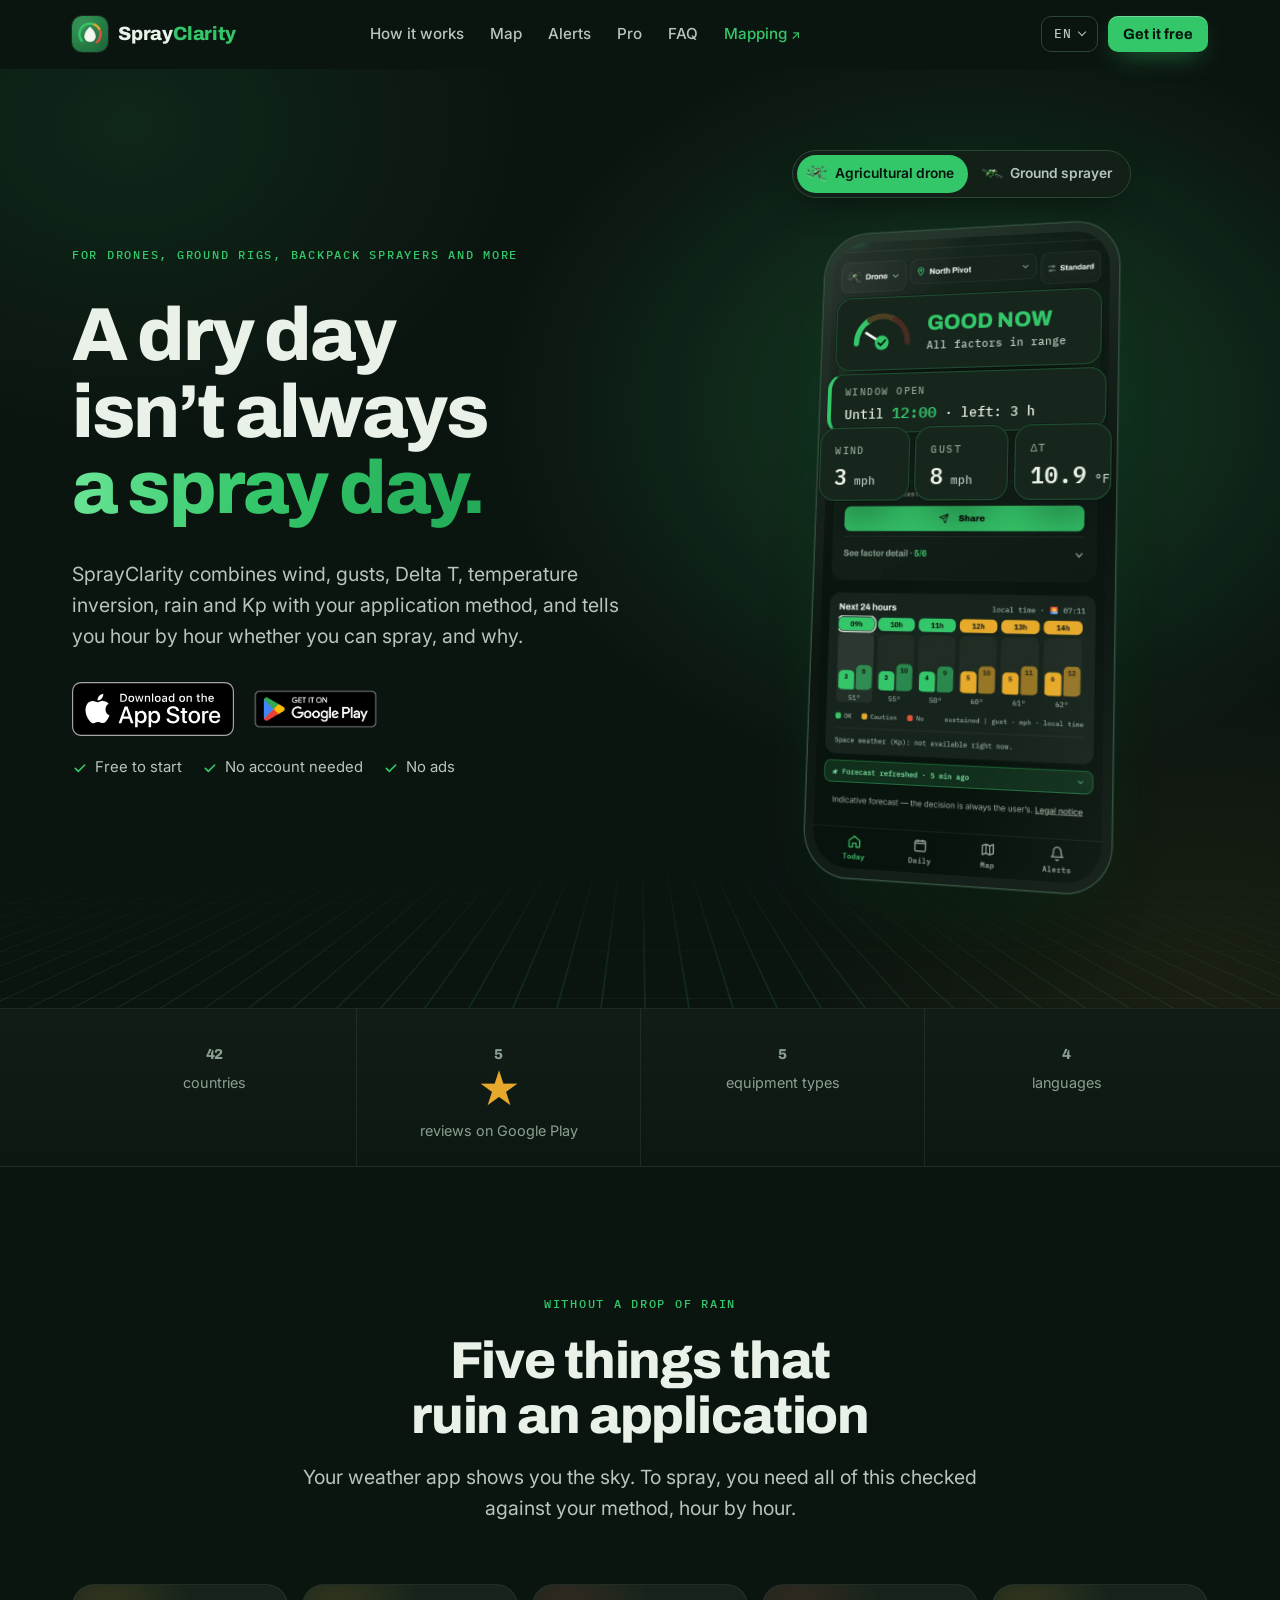
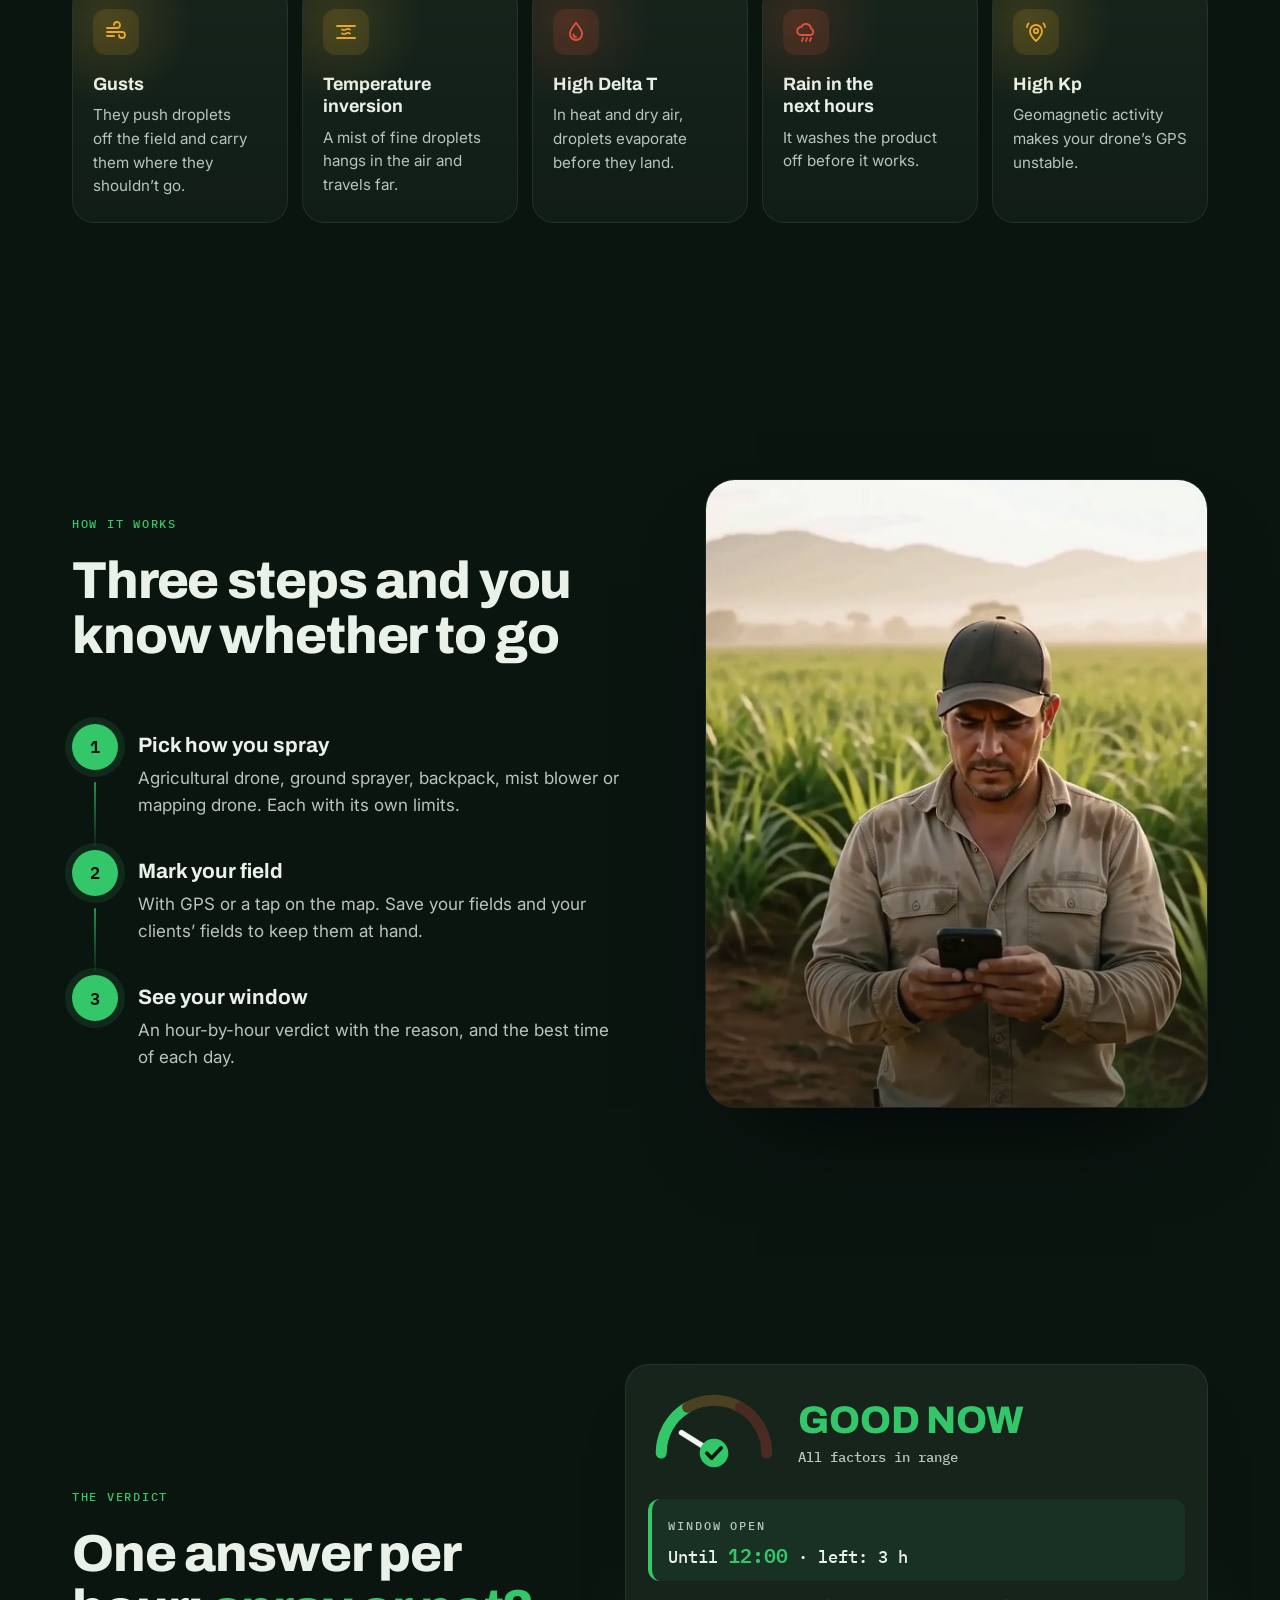
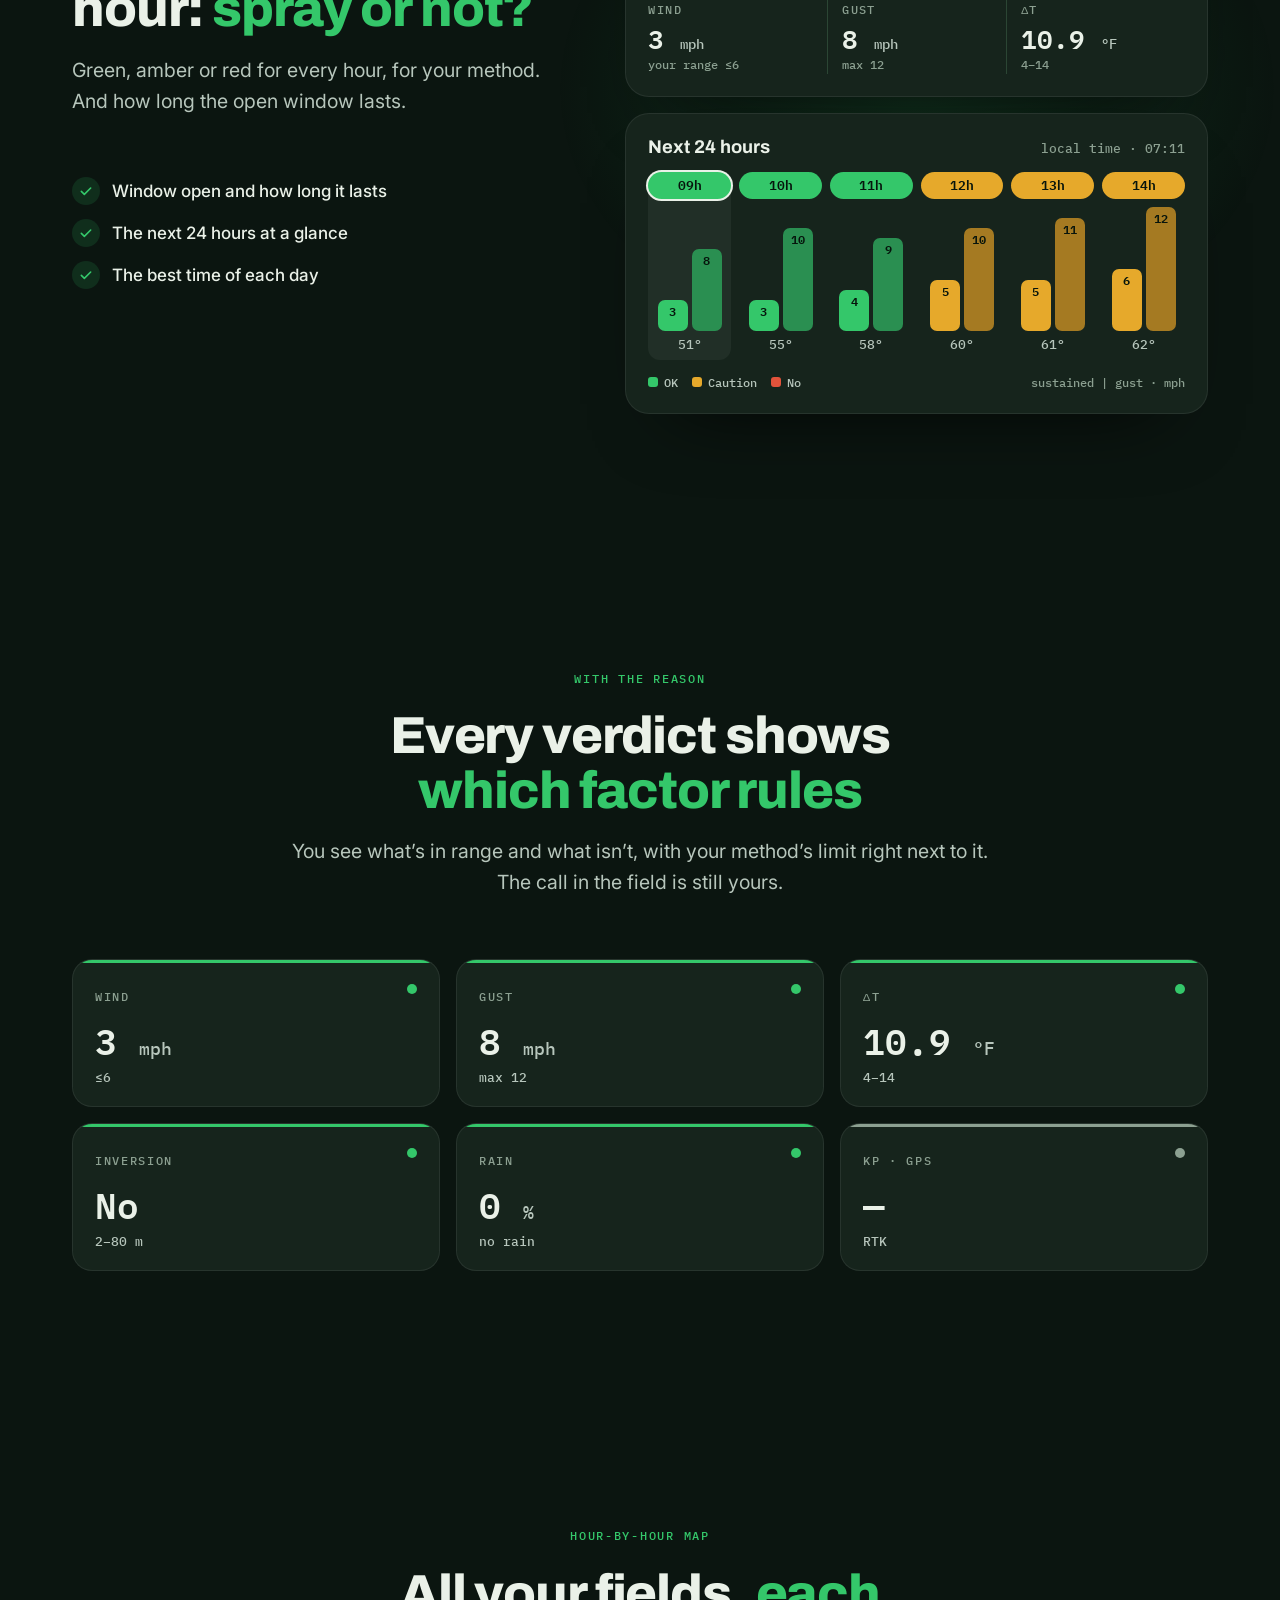
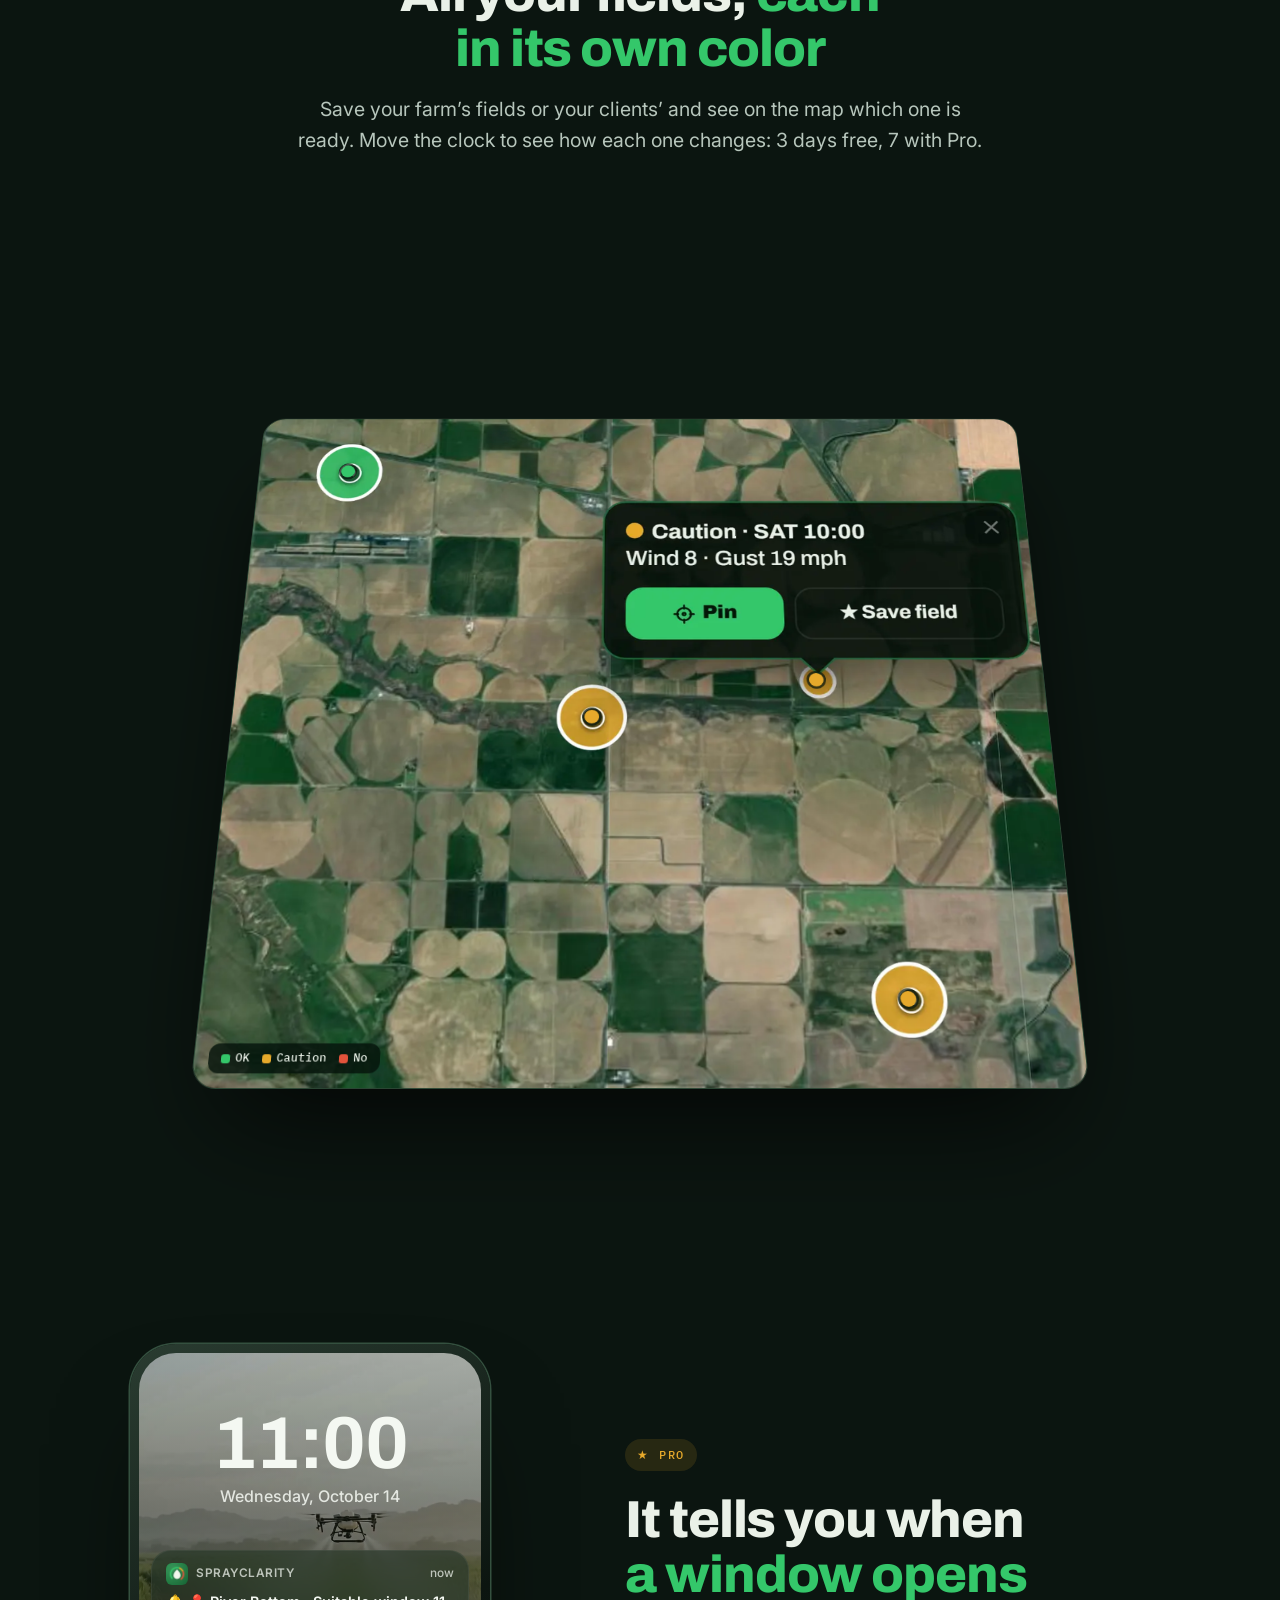
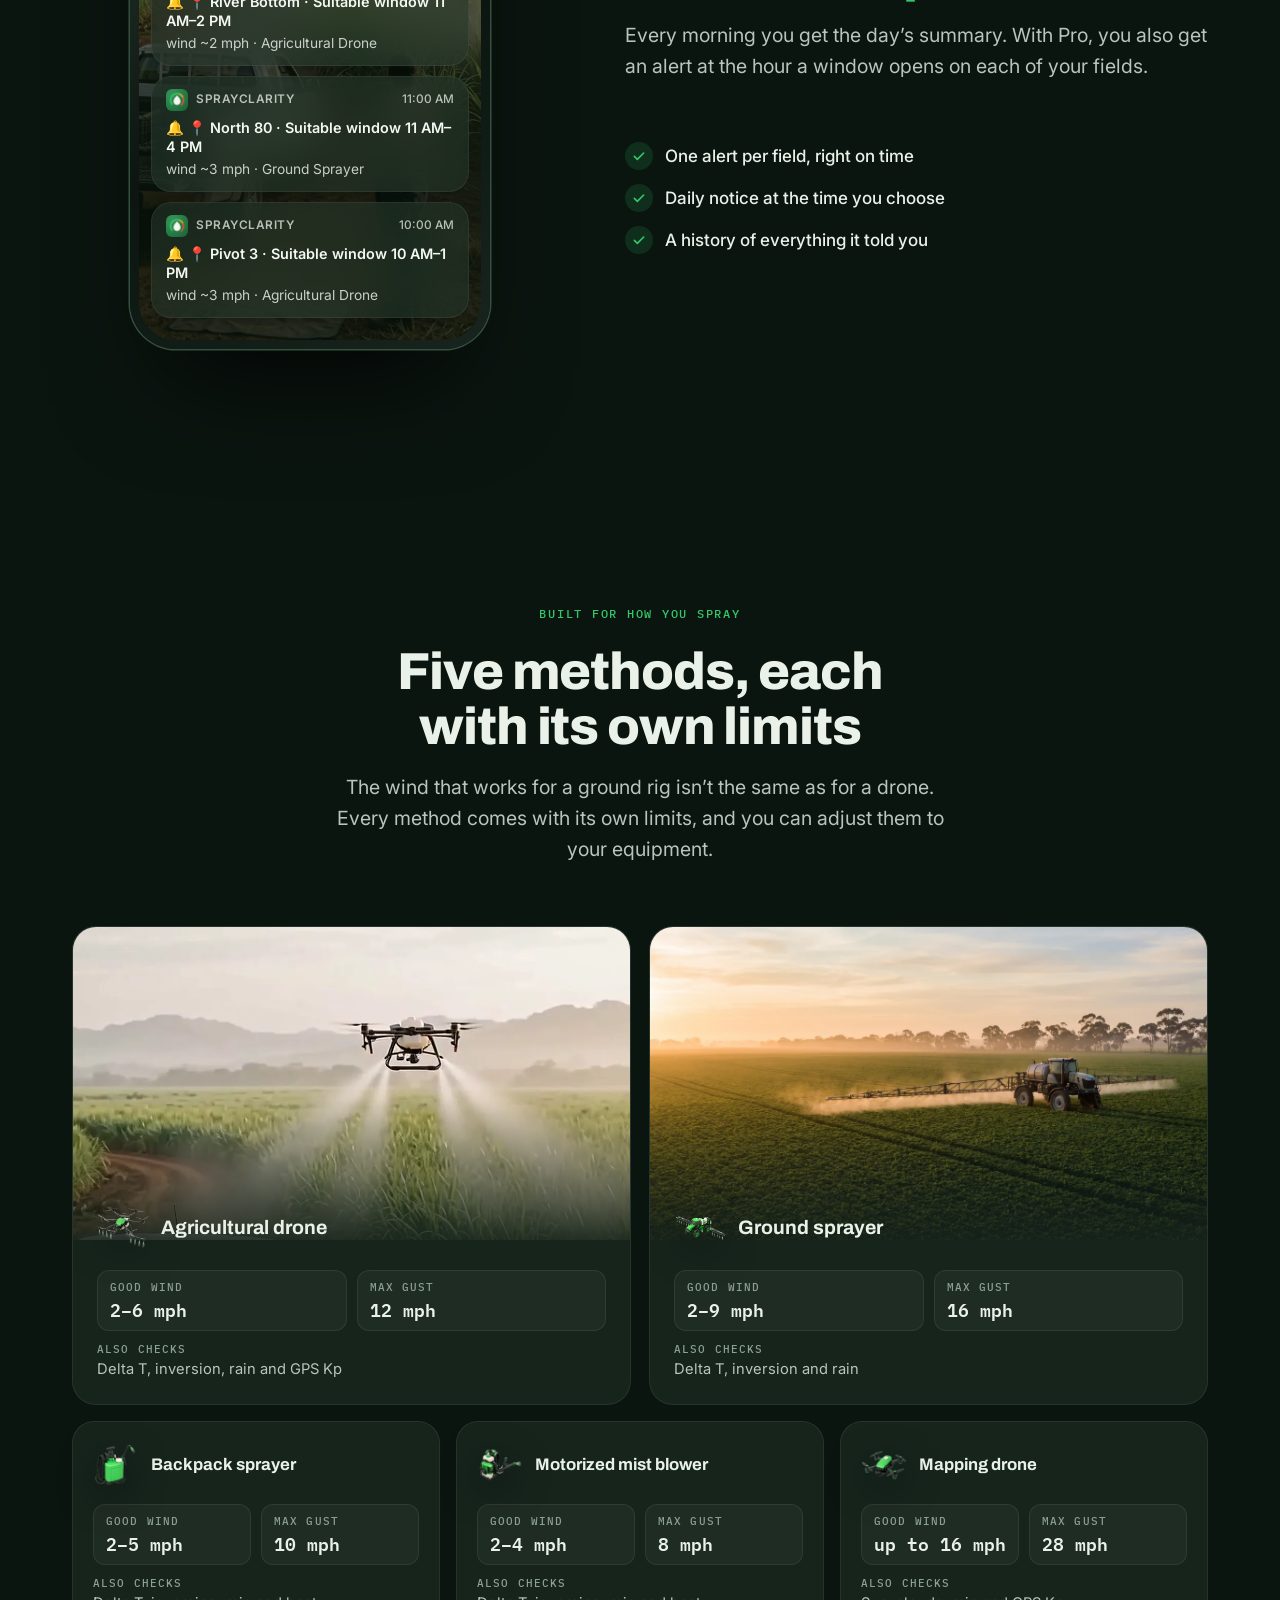
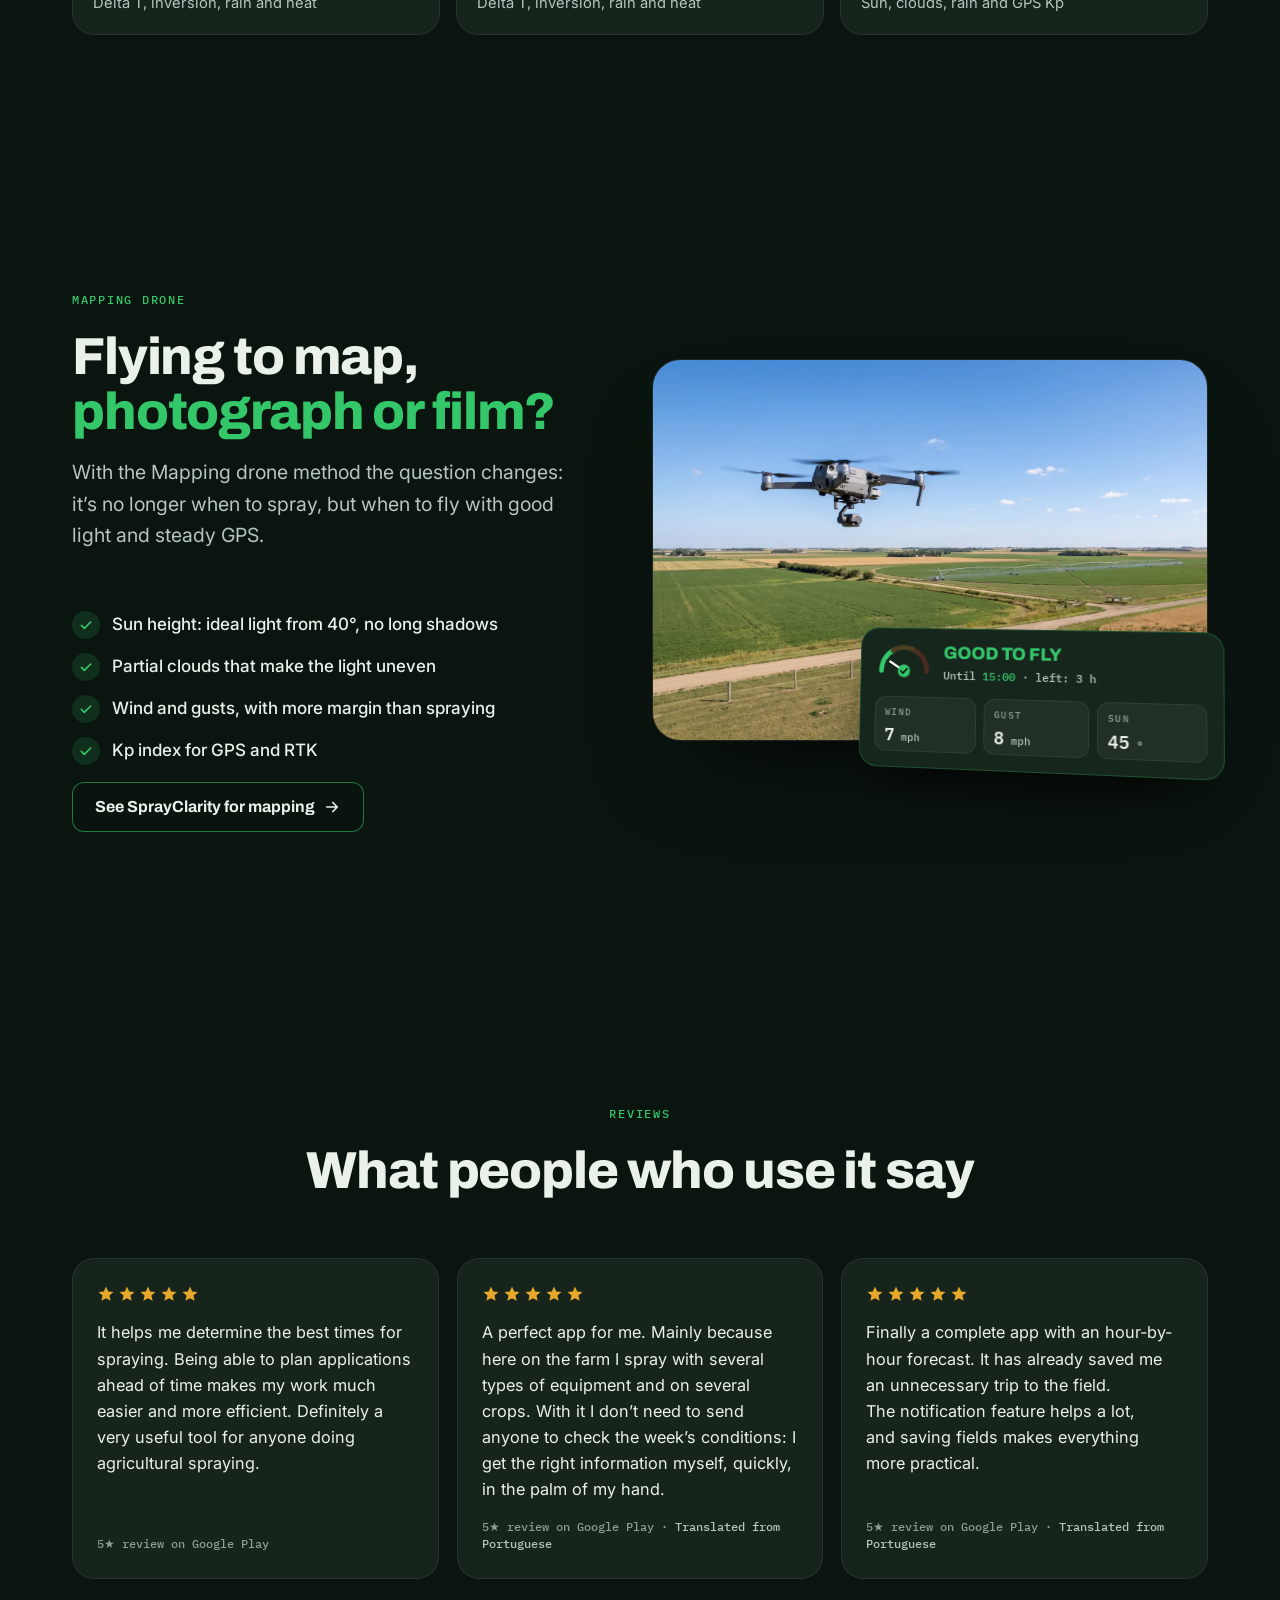
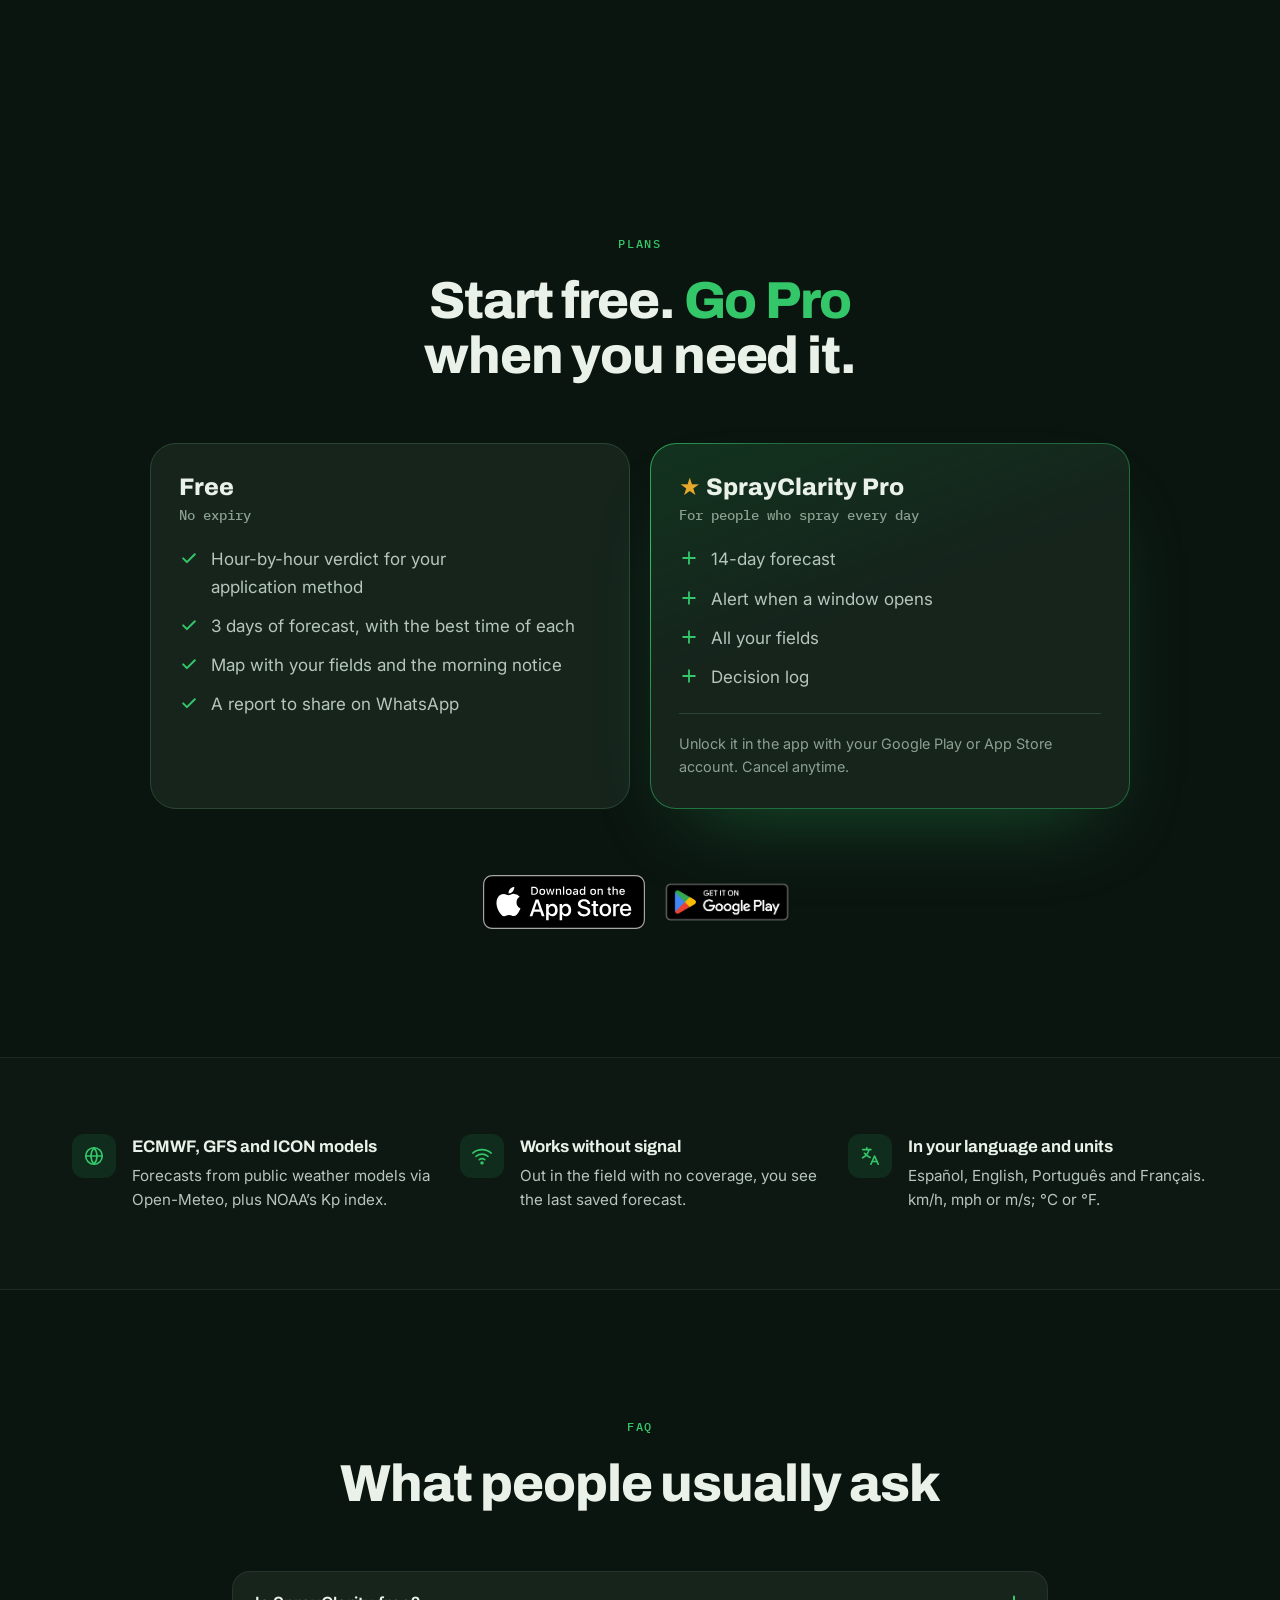
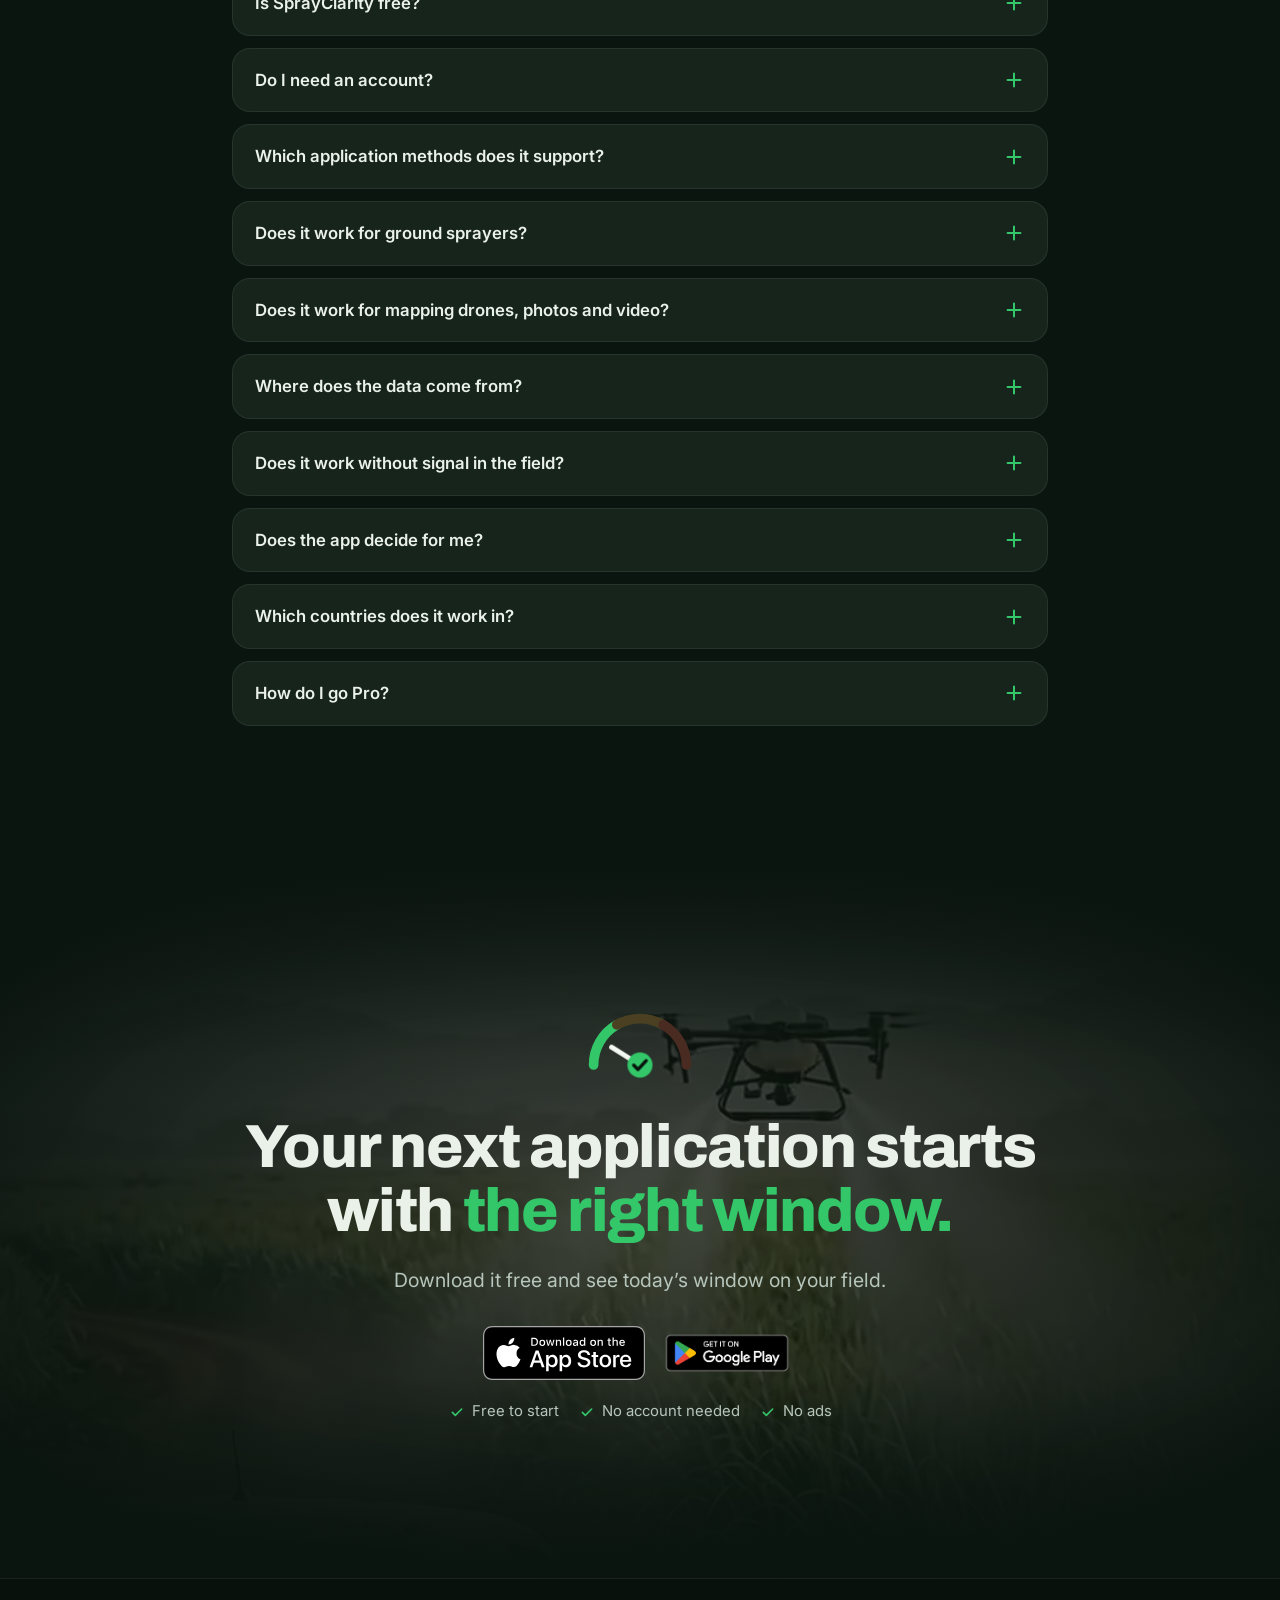
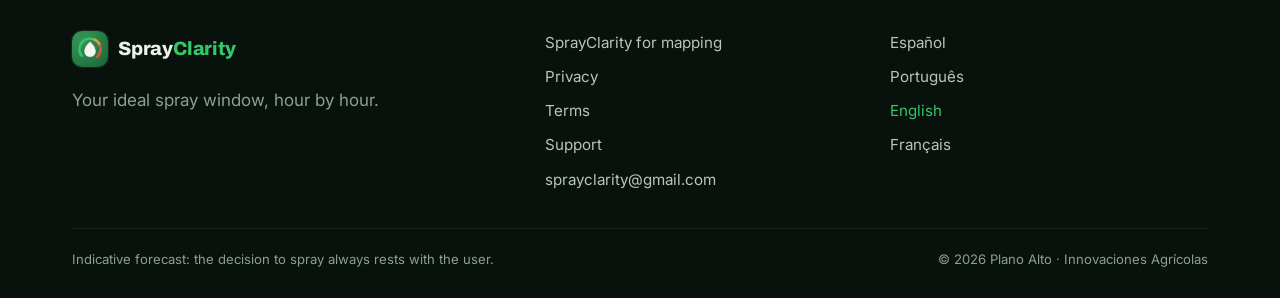
==== commit 8e7fea53: "Landing v2: dron y terrestre a la par, sin cifras de descargas, y página para dron de mapeo en 4 idi" ====
--- a/en/index.html
+++ b/en/index.html
@@ -16,7 +16,7 @@
 <link rel="preconnect" href="https://fonts.googleapis.com"><link rel="preconnect" href="https://fonts.gstatic.com" crossorigin>
 <link rel="stylesheet" href="https://fonts.googleapis.com/css2?family=Archivo:wght@700;800&family=IBM+Plex+Mono:wght@500;600&family=Inter:wght@400;500;600&display=swap">
 <link rel="preload" as="image" href="/assets/landing/img/hoy-en.webp" type="image/webp">
-<link rel="stylesheet" href="/assets/landing/landing.css?v=3">
+<link rel="stylesheet" href="/assets/landing/landing.css?v=4">
 
 <script type="application/ld+json">{"@context":"https://schema.org","@type":"SoftwareApplication","name":"SprayClarity","operatingSystem":"Android, iOS","applicationCategory":"UtilitiesApplication","description":"A dry day isn’t always a spray day. SprayClarity combines wind, gusts, Delta T, temperature inversion, rain and Kp with your application method and tells you, hour by hour, when to spray. Free on Android and iPhone.","url":"https://sprayclarity.com/en/","inLanguage":"en","image":"https://sprayclarity.com/assets/landing/og-en.jpg","publisher":{"@type":"Organization","name":"Plano Alto"},"downloadUrl":["https://play.google.com/store/apps/details?id=com.planoalto.sprayclarity","https://apps.apple.com/app/id6804949973"]}</script>
 <script>window.SC={"lang":"en","founder":"Founder price until {d}","locale":"en","sug":{"es":{"url":"/","msg":"Ver esta página en español"},"pt":{"url":"/pt/","msg":"Ver esta página em português"},"en":{"url":"/en/","msg":"View this page in English"},"fr":{"url":"/fr/","msg":"Voir cette page en français"}}};document.documentElement.classList.add('js');setTimeout(function(){if(!window.SCok)document.documentElement.classList.remove('js')},3500);</script>
@@ -26,7 +26,7 @@
 <header class="nav" data-nav>
   <div class="wrap navin">
     <a class="brand" href="/en/" aria-label="SprayClarity"><img src="/assets/landing/img/icon-96.webp" width="36" height="36" alt=""><span>Spray<b>Clarity</b></span></a>
-    <nav class="links"><a href="#como">How it works</a><a href="#mapa">Map</a><a href="#alertas">Alerts</a><a href="#pro">Pro</a><a href="#preguntas">FAQ</a></nav>
+    <nav class="links"><a href="#como">How it works</a><a href="#mapa">Map</a><a href="#alertas">Alerts</a><a href="#pro">Pro</a><a href="#preguntas">FAQ</a><a href="/en/mapping/" class="ext">Mapping</a></nav>
     <div class="navr">
       <details class="langs"><summary aria-label="Language">EN</summary><div class="langs-m"><a href="/" hreflang="es" lang="es">Español</a><a href="/pt/" hreflang="pt-BR" lang="pt-BR">Português</a><a href="/en/" hreflang="en" lang="en" aria-current="page">English</a><a href="/fr/" hreflang="fr" lang="fr">Français</a></div></details>
       <a class="btn sm" href="#descargar" data-cta>Get it free</a>
@@ -48,27 +48,34 @@
       <ul class="micro" data-anim style="--i:4"><li><svg viewBox="0 0 24 24" fill="none" stroke="currentColor" stroke-width="2.4" stroke-linecap="round" stroke-linejoin="round"><path d="M5 12.5l4.5 4.5L19 7.5"/></svg>Free to start</li><li><svg viewBox="0 0 24 24" fill="none" stroke="currentColor" stroke-width="2.4" stroke-linecap="round" stroke-linejoin="round"><path d="M5 12.5l4.5 4.5L19 7.5"/></svg>No account needed</li><li><svg viewBox="0 0 24 24" fill="none" stroke="currentColor" stroke-width="2.4" stroke-linecap="round" stroke-linejoin="round"><path d="M5 12.5l4.5 4.5L19 7.5"/></svg>No ads</li></ul>
     </div>
     <div class="scene" data-scene>
-      <div class="rig">
+      <div class="mtabs" role="tablist" aria-label="Method"><button type="button" role="tab" id="tab-dron" aria-controls="rig-dron" aria-selected="true" data-tab="dron"><img src="/assets/landing/img/m-dron.webp" width="22" height="22" alt="">Agricultural drone</button><button type="button" role="tab" id="tab-terrestre" aria-controls="rig-terrestre" aria-selected="false" data-tab="terrestre"><img src="/assets/landing/img/m-terrestre.webp" width="22" height="22" alt="">Ground sprayer</button></div>
+      <div class="rigs">
+      <div class="rig on play" data-m="dron" id="rig-dron" role="tabpanel" aria-labelledby="tab-dron">
         <figure class="device"><img src="/assets/landing/img/hoy-en.webp" width="720" height="1564" alt="SprayClarity Today screen: good now, window open until 12:00" fetchpriority="high"></figure>
         <div class="chip c-verdict"><svg class="gauge mini" viewBox="0 0 120 86" aria-hidden="true"><path class="arc g" d="M12 60A48 48 0 0 1 36 18.4"/><path class="arc a" d="M36 18.4A48 48 0 0 1 84 18.4"/><path class="arc r" d="M84 18.4A48 48 0 0 1 108 60"/><g class="needle"><line x1="60" y1="60" x2="30.5" y2="41.5"/></g><circle class="hub" cx="60" cy="60" r="13"/><path class="tick" d="M53.5 60.2l4.4 4.4 8.6-9.2"/></svg><div><b>GOOD NOW</b><span>All factors in range</span></div></div>
         <div class="chip c-win"><span class="mono">WINDOW OPEN</span><p>Until <b>12:00</b> · left: 3 h</p></div>
         <div class="chip c-f c-f1"><span class="mono">WIND</span><b>3<small> mph</small></b></div><div class="chip c-f c-f2"><span class="mono">GUST</span><b>8<small> mph</small></b></div><div class="chip c-f c-f3"><span class="mono">ΔT</span><b>10.9<small> °F</small></b></div>
       </div>
+      <div class="rig" data-m="terrestre" id="rig-terrestre" role="tabpanel" aria-labelledby="tab-terrestre" aria-hidden="true" style="--oy:5.19%">
+        <figure class="device"><img src="/assets/landing/img/hoy-en-terrestre.webp" width="720" height="1564" alt="SprayClarity Today screen with a ground sprayer: good now, window open until 12:00" fetchpriority="low"></figure>
+        <div class="chip c-verdict"><svg class="gauge mini" viewBox="0 0 120 86" aria-hidden="true"><path class="arc g" d="M12 60A48 48 0 0 1 36 18.4"/><path class="arc a" d="M36 18.4A48 48 0 0 1 84 18.4"/><path class="arc r" d="M84 18.4A48 48 0 0 1 108 60"/><g class="needle"><line x1="60" y1="60" x2="30.5" y2="41.5"/></g><circle class="hub" cx="60" cy="60" r="13"/><path class="tick" d="M53.5 60.2l4.4 4.4 8.6-9.2"/></svg><div><b>GOOD NOW</b><span>All factors in range</span></div></div>
+        <div class="chip c-win"><span class="mono">WINDOW OPEN</span><p>Until <b>12:00</b> · left: 3 h</p></div>
+        <div class="chip c-f c-f1"><span class="mono">WIND</span><b>4<small> mph</small></b></div><div class="chip c-f c-f2"><span class="mono">GUST</span><b>10<small> mph</small></b></div><div class="chip c-f c-f3"><span class="mono">ΔT</span><b>11.6<small> °F</small></b></div>
+      </div>
+      </div>
     </div>
   </div>
 </section>
 
 <section class="proof">
-  <div class="wrap proof-g"><div class="pf" data-anim style="--i:0"><b data-count="1,500+">1,500+</b><span>installs</span></div><div class="pf" data-anim style="--i:1"><b data-count="42">42</b><span>countries</span></div><div class="pf" data-anim style="--i:2"><b data-count="1,000+">1,000+</b><span>used it in the last 30 days</span></div><div class="pf" data-anim style="--i:3"><b data-count="5★">5★</b><span>reviews on Google Play</span></div></div>
-</section>
-
+  <div class="wrap proof-g"><div class="pf" data-anim style="--i:0"><b data-count="42">42</b><span>countries</span></div><div class="pf" data-anim style="--i:1"><b data-count="5★">5★</b><span>reviews on Google Play</span></div><div class="pf" data-anim style="--i:2"><b data-count="5">5</b><span>equipment types</span></div><div class="pf" data-anim style="--i:3"><b data-count="4">4</b><span>languages</span></div></div>
+</section>
 <section class="sec prob" id="problema">
   <div class="wrap">
     <div class="sh" data-anim><p class="eyebrow">Without a drop of rain</p><h2>Five things that ruin an application</h2><p class="lead">Your weather app shows you the sky. To spray, you need all of this checked against your method, hour by hour.</p></div>
     <div class="kgrid"><article class="kc k-rafaga" data-anim style="--i:0" data-tilt><span class="ki"><svg viewBox="0 0 24 24" fill="none" stroke="currentColor" stroke-width="1.8" stroke-linecap="round"><path d="M3 8h10a3 3 0 1 0-3-3"/><path d="M3 12h15a3 3 0 1 1-3 3"/><path d="M3 16h7"/></svg></span><h3>Gusts</h3><p>They push droplets off the field and carry them where they shouldn’t go.</p></article><article class="kc k-inversion" data-anim style="--i:1" data-tilt><span class="ki"><svg viewBox="0 0 24 24" fill="none" stroke="currentColor" stroke-width="1.8" stroke-linecap="round" stroke-linejoin="round"><path d="M3 6h18"/><path d="M3 18h18"/><path d="M8 9.5c1.5 1 2.5 1 4 0s2.5-1 4 0"/><path d="M8 13.5c1.5 1 2.5 1 4 0s2.5-1 4 0"/></svg></span><h3>Temperature inversion</h3><p>A mist of fine droplets hangs in the air and travels far.</p></article><article class="kc k-deltat" data-anim style="--i:2" data-tilt><span class="ki"><svg viewBox="0 0 24 24" fill="none" stroke="currentColor" stroke-width="1.8" stroke-linecap="round" stroke-linejoin="round"><path d="M12 3s6 6.5 6 11a6 6 0 0 1-12 0c0-4.5 6-11 6-11z"/><path d="M9.5 14.5a2.5 2.5 0 0 0 2.5 2.5"/></svg></span><h3>High Delta T</h3><p>In heat and dry air, droplets evaporate before they land.</p></article><article class="kc k-lluvia" data-anim style="--i:3" data-tilt><span class="ki"><svg viewBox="0 0 24 24" fill="none" stroke="currentColor" stroke-width="1.8" stroke-linecap="round" stroke-linejoin="round"><path d="M7 15a4 4 0 0 1 .4-8A5 5 0 0 1 17 8.6 3.4 3.4 0 0 1 17 15z"/><path d="M9 18l-1 3"/><path d="M13 18l-1 3"/><path d="M17 18l-1 3"/></svg></span><h3>Rain in the next hours</h3><p>It washes the product off before it works.</p></article><article class="kc k-kp" data-anim style="--i:4" data-tilt><span class="ki"><svg viewBox="0 0 24 24" fill="none" stroke="currentColor" stroke-width="1.8" stroke-linecap="round" stroke-linejoin="round"><path d="M12 21s-6-5.4-6-10a6 6 0 0 1 12 0c0 4.6-6 10-6 10z"/><circle cx="12" cy="11" r="2.2"/><path d="M19.5 3.5a5 5 0 0 1 1.5 3.5"/><path d="M4.5 3.5A5 5 0 0 0 3 7"/></svg></span><h3>High Kp</h3><p>Geomagnetic activity makes your drone’s GPS unstable.</p></article></div>
   </div>
 </section>
-
 <section class="sec como" id="como">
   <div class="wrap como-g">
     <div class="como-t">
@@ -108,7 +115,7 @@
 
 <section class="sec alertas" id="alertas">
   <div class="wrap al-g">
-    <div class="al-v"><div class="lockphone" data-anim><div class="lk"><div class="lk-clock">11:00</div><div class="lk-date">Wednesday, October 14</div><div class="lk-list"><div class="ntf" style="--i:2"><div class="nh"><img src="/assets/landing/img/icon-96.webp" width="24" height="24" alt=""><span>SprayClarity</span><time>now</time></div><b>🔔 📍 River Bottom · Suitable window 11 AM–2 PM</b><p>wind ~2 mph · Agricultural Drone</p></div><div class="ntf" style="--i:1"><div class="nh"><img src="/assets/landing/img/icon-96.webp" width="24" height="24" alt=""><span>SprayClarity</span><time>11:00 AM</time></div><b>🔔 📍 North 80 · Suitable window 11 AM–4 PM</b><p>wind ~3 mph · Agricultural Drone</p></div><div class="ntf" style="--i:0"><div class="nh"><img src="/assets/landing/img/icon-96.webp" width="24" height="24" alt=""><span>SprayClarity</span><time>10:00 AM</time></div><b>🔔 📍 Pivot 3 · Suitable window 10 AM–1 PM</b><p>wind ~3 mph · Agricultural Drone</p></div></div></div></div></div>
+    <div class="al-v"><div class="lockphone" data-anim><div class="lk"><div class="lk-clock">11:00</div><div class="lk-date">Wednesday, October 14</div><div class="lk-list"><div class="ntf" style="--i:2"><div class="nh"><img src="/assets/landing/img/icon-96.webp" width="24" height="24" alt=""><span>SprayClarity</span><time>now</time></div><b>🔔 📍 River Bottom · Suitable window 11 AM–2 PM</b><p>wind ~2 mph · Agricultural Drone</p></div><div class="ntf" style="--i:1"><div class="nh"><img src="/assets/landing/img/icon-96.webp" width="24" height="24" alt=""><span>SprayClarity</span><time>11:00 AM</time></div><b>🔔 📍 North 80 · Suitable window 11 AM–4 PM</b><p>wind ~3 mph · Ground Sprayer</p></div><div class="ntf" style="--i:0"><div class="nh"><img src="/assets/landing/img/icon-96.webp" width="24" height="24" alt=""><span>SprayClarity</span><time>10:00 AM</time></div><b>🔔 📍 Pivot 3 · Suitable window 10 AM–1 PM</b><p>wind ~3 mph · Agricultural Drone</p></div></div></div></div></div>
     <div class="al-t">
       <div class="sh left" data-anim><p class="eyebrow pro-eye">★ Pro</p><h2>It tells you when <em>a window opens</em></h2><p class="lead">Every morning you get the day’s summary. With Pro, you also get an alert at the hour a window opens on each of your fields.</p></div>
       <ul class="ticks" data-anim style="--i:1"><li><svg viewBox="0 0 24 24" fill="none" stroke="currentColor" stroke-width="2.4" stroke-linecap="round" stroke-linejoin="round"><path d="M5 12.5l4.5 4.5L19 7.5"/></svg>One alert per field, right on time</li><li><svg viewBox="0 0 24 24" fill="none" stroke="currentColor" stroke-width="2.4" stroke-linecap="round" stroke-linejoin="round"><path d="M5 12.5l4.5 4.5L19 7.5"/></svg>Daily notice at the time you choose</li><li><svg viewBox="0 0 24 24" fill="none" stroke="currentColor" stroke-width="2.4" stroke-linecap="round" stroke-linejoin="round"><path d="M5 12.5l4.5 4.5L19 7.5"/></svg>A history of everything it told you</li></ul>
@@ -118,15 +125,35 @@
 
 <section class="sec metodos" id="metodos">
   <div class="wrap">
-    <div class="sh" data-anim><p class="eyebrow">Built for how you spray</p><h2>Five methods, each with its own limits</h2><p class="lead">The wind that works for a ground rig isn’t the same as for a drone. Every method comes with its wind, gust and Delta T limits, and you can adjust them.</p></div>
-    <div class="mgrid"><div class="mc" data-anim style="--i:0" data-tilt><img src="/assets/landing/img/m-dron.webp" width="192" height="192" alt="" loading="lazy"><span>Agricultural drone</span></div><div class="mc" data-anim style="--i:1" data-tilt><img src="/assets/landing/img/m-terrestre.webp" width="192" height="192" alt="" loading="lazy"><span>Ground sprayer</span></div><div class="mc" data-anim style="--i:2" data-tilt><img src="/assets/landing/img/m-mochila.webp" width="192" height="192" alt="" loading="lazy"><span>Backpack sprayer</span></div><div class="mc" data-anim style="--i:3" data-tilt><img src="/assets/landing/img/m-motor.webp" width="192" height="192" alt="" loading="lazy"><span>Motorized mist blower</span></div><div class="mc" data-anim style="--i:4" data-tilt><img src="/assets/landing/img/m-mapeo.webp" width="192" height="192" alt="" loading="lazy"><span>Mapping drone</span></div></div>
+    <div class="sh" data-anim><p class="eyebrow">Built for how you spray</p><h2>Five methods, each with its own limits</h2><p class="lead">The wind that works for a ground rig isn’t the same as for a drone. Every method comes with its own limits, and you can adjust them to your equipment.</p></div>
+    <div class="mfeat"><article class="mf" data-anim style="--i:0">
+      <figure class="mf-img"><img src="/assets/landing/img/metodo-dron.webp" width="1080" height="608" alt="Agricultural drone spraying a sugarcane field" loading="lazy"></figure>
+      <div class="mf-b"><div class="mf-h"><img src="/assets/landing/img/m-dron.webp" width="52" height="52" alt=""><h3>Agricultural drone</h3></div><dl class="lims"><div><dt>Good wind</dt><dd>2–6 mph</dd></div><div><dt>Max gust</dt><dd>12 mph</dd></div></dl><p class="also"><span>Also checks</span>Delta T, inversion, rain and GPS Kp</p></div></article><article class="mf" data-anim style="--i:1">
+      <figure class="mf-img"><img src="/assets/landing/img/metodo-terrestre.webp" width="1200" height="670" alt="Self-propelled sprayer working over soybeans at sunrise" loading="lazy"></figure>
+      <div class="mf-b"><div class="mf-h"><img src="/assets/landing/img/m-terrestre.webp" width="52" height="52" alt=""><h3>Ground sprayer</h3></div><dl class="lims"><div><dt>Good wind</dt><dd>2–9 mph</dd></div><div><dt>Max gust</dt><dd>16 mph</dd></div></dl><p class="also"><span>Also checks</span>Delta T, inversion and rain</p></div></article></div>
+    <div class="mgrid3"><article class="mc" data-anim style="--i:2" data-tilt><div class="mf-h"><img src="/assets/landing/img/m-mochila.webp" width="52" height="52" alt="" loading="lazy"><h3>Backpack sprayer</h3></div><dl class="lims"><div><dt>Good wind</dt><dd>2–5 mph</dd></div><div><dt>Max gust</dt><dd>10 mph</dd></div></dl><p class="also"><span>Also checks</span>Delta T, inversion, rain and heat</p></article><article class="mc" data-anim style="--i:3" data-tilt><div class="mf-h"><img src="/assets/landing/img/m-motor.webp" width="52" height="52" alt="" loading="lazy"><h3>Motorized mist blower</h3></div><dl class="lims"><div><dt>Good wind</dt><dd>2–4 mph</dd></div><div><dt>Max gust</dt><dd>8 mph</dd></div></dl><p class="also"><span>Also checks</span>Delta T, inversion, rain and heat</p></article><article class="mc" data-anim style="--i:4" data-tilt><div class="mf-h"><img src="/assets/landing/img/m-mapeo.webp" width="52" height="52" alt="" loading="lazy"><h3>Mapping drone</h3></div><dl class="lims"><div><dt>Good wind</dt><dd>up to 16 mph</dd></div><div><dt>Max gust</dt><dd>28 mph</dd></div></dl><p class="also"><span>Also checks</span>Sun, clouds, rain and GPS Kp</p></article></div>
+  </div>
+</section>
+
+<section class="sec vuelo" id="vuelo">
+  <div class="wrap vuelo-g">
+    <div class="vuelo-t">
+      <div class="sh left" data-anim><p class="eyebrow">Mapping drone</p><h2>Flying to map, <em>photograph or film?</em></h2><p class="lead">With the Mapping drone method the question changes: it’s no longer when to spray, but when to fly with good light and steady GPS.</p></div>
+      <ul class="ticks" data-anim style="--i:1"><li><svg viewBox="0 0 24 24" fill="none" stroke="currentColor" stroke-width="2.4" stroke-linecap="round" stroke-linejoin="round"><path d="M5 12.5l4.5 4.5L19 7.5"/></svg>Sun height: ideal light from 40°, no long shadows</li><li><svg viewBox="0 0 24 24" fill="none" stroke="currentColor" stroke-width="2.4" stroke-linecap="round" stroke-linejoin="round"><path d="M5 12.5l4.5 4.5L19 7.5"/></svg>Partial clouds that make the light uneven</li><li><svg viewBox="0 0 24 24" fill="none" stroke="currentColor" stroke-width="2.4" stroke-linecap="round" stroke-linejoin="round"><path d="M5 12.5l4.5 4.5L19 7.5"/></svg>Wind and gusts, with more margin than spraying</li><li><svg viewBox="0 0 24 24" fill="none" stroke="currentColor" stroke-width="2.4" stroke-linecap="round" stroke-linejoin="round"><path d="M5 12.5l4.5 4.5L19 7.5"/></svg>Kp index for GPS and RTK</li></ul>
+      <p data-anim style="--i:2"><a class="btn ghost" href="/en/mapping/">See SprayClarity for mapping<svg viewBox="0 0 24 24" fill="none" stroke="currentColor" stroke-width="2.2" stroke-linecap="round" stroke-linejoin="round"><path d="M5 12h14M13 6l6 6-6 6"/></svg></a></p>
+    </div>
+    <figure class="vuelo-v" data-anim style="--i:1">
+      <div class="vuelo-foto"><img src="/assets/landing/img/mapeo-ancho.webp" width="1800" height="1004" alt="Mapping drone flying over farm fields" loading="lazy"></div>
+      <figcaption class="vuelo-card"><svg class="gauge mini" viewBox="0 0 120 86" aria-hidden="true"><path class="arc g" d="M12 60A48 48 0 0 1 36 18.4"/><path class="arc a" d="M36 18.4A48 48 0 0 1 84 18.4"/><path class="arc r" d="M84 18.4A48 48 0 0 1 108 60"/><g class="needle"><line x1="60" y1="60" x2="30.5" y2="41.5"/></g><circle class="hub" cx="60" cy="60" r="13"/><path class="tick" d="M53.5 60.2l4.4 4.4 8.6-9.2"/></svg><div class="vc-t"><b>GOOD TO FLY</b><span>Until <b>15:00</b> · left: 3 h</span></div>
+        <div class="vc-f"><div><span class="mono">WIND</span><b>7<small> mph</small></b></div><div><span class="mono">GUST</span><b>8<small> mph</small></b></div><div><span class="mono">SUN</span><b>45<small> °</small></b></div></div></figcaption>
+    </figure>
   </div>
 </section>
 
 <section class="sec opiniones" id="opiniones">
   <div class="wrap">
     <div class="sh" data-anim><p class="eyebrow">Reviews</p><h2>What people who use it say</h2></div>
-    <div class="rgrid"><figure class="rv" data-anim style="--i:0"><div class="stars" aria-label="5/5"><svg viewBox="0 0 24 24"><path d="M12 2l2.9 6.6 7.1.7-5.4 4.8 1.6 7L12 17.5 5.8 21.1l1.6-7L2 9.3l7.1-.7z"/></svg><svg viewBox="0 0 24 24"><path d="M12 2l2.9 6.6 7.1.7-5.4 4.8 1.6 7L12 17.5 5.8 21.1l1.6-7L2 9.3l7.1-.7z"/></svg><svg viewBox="0 0 24 24"><path d="M12 2l2.9 6.6 7.1.7-5.4 4.8 1.6 7L12 17.5 5.8 21.1l1.6-7L2 9.3l7.1-.7z"/></svg><svg viewBox="0 0 24 24"><path d="M12 2l2.9 6.6 7.1.7-5.4 4.8 1.6 7L12 17.5 5.8 21.1l1.6-7L2 9.3l7.1-.7z"/></svg><svg viewBox="0 0 24 24"><path d="M12 2l2.9 6.6 7.1.7-5.4 4.8 1.6 7L12 17.5 5.8 21.1l1.6-7L2 9.3l7.1-.7z"/></svg></div><blockquote>It helps me determine the best times for spraying. Being able to plan applications ahead of time makes my work much easier and more efficient. Definitely a very useful tool for anyone doing agricultural spraying.</blockquote><figcaption>5★ review on Google Play</figcaption></figure><figure class="rv" data-anim style="--i:1"><div class="stars" aria-label="5/5"><svg viewBox="0 0 24 24"><path d="M12 2l2.9 6.6 7.1.7-5.4 4.8 1.6 7L12 17.5 5.8 21.1l1.6-7L2 9.3l7.1-.7z"/></svg><svg viewBox="0 0 24 24"><path d="M12 2l2.9 6.6 7.1.7-5.4 4.8 1.6 7L12 17.5 5.8 21.1l1.6-7L2 9.3l7.1-.7z"/></svg><svg viewBox="0 0 24 24"><path d="M12 2l2.9 6.6 7.1.7-5.4 4.8 1.6 7L12 17.5 5.8 21.1l1.6-7L2 9.3l7.1-.7z"/></svg><svg viewBox="0 0 24 24"><path d="M12 2l2.9 6.6 7.1.7-5.4 4.8 1.6 7L12 17.5 5.8 21.1l1.6-7L2 9.3l7.1-.7z"/></svg><svg viewBox="0 0 24 24"><path d="M12 2l2.9 6.6 7.1.7-5.4 4.8 1.6 7L12 17.5 5.8 21.1l1.6-7L2 9.3l7.1-.7z"/></svg></div><blockquote>Excellent app for planning applications with an agricultural drone. The information on wind, gusts and ideal spray windows is clear and easy to understand, which helps make better decisions and avoid losses from drift or evaporation.</blockquote><figcaption>5★ review on Google Play · <span>Translated from Spanish</span></figcaption></figure><figure class="rv" data-anim style="--i:2"><div class="stars" aria-label="5/5"><svg viewBox="0 0 24 24"><path d="M12 2l2.9 6.6 7.1.7-5.4 4.8 1.6 7L12 17.5 5.8 21.1l1.6-7L2 9.3l7.1-.7z"/></svg><svg viewBox="0 0 24 24"><path d="M12 2l2.9 6.6 7.1.7-5.4 4.8 1.6 7L12 17.5 5.8 21.1l1.6-7L2 9.3l7.1-.7z"/></svg><svg viewBox="0 0 24 24"><path d="M12 2l2.9 6.6 7.1.7-5.4 4.8 1.6 7L12 17.5 5.8 21.1l1.6-7L2 9.3l7.1-.7z"/></svg><svg viewBox="0 0 24 24"><path d="M12 2l2.9 6.6 7.1.7-5.4 4.8 1.6 7L12 17.5 5.8 21.1l1.6-7L2 9.3l7.1-.7z"/></svg><svg viewBox="0 0 24 24"><path d="M12 2l2.9 6.6 7.1.7-5.4 4.8 1.6 7L12 17.5 5.8 21.1l1.6-7L2 9.3l7.1-.7z"/></svg></div><blockquote>Finally a complete app with an hour-by-hour forecast. It has already saved me an unnecessary trip to the field. The notification feature helps a lot, and saving fields makes everything more practical.</blockquote><figcaption>5★ review on Google Play · <span>Translated from Portuguese</span></figcaption></figure></div>
+    <div class="rgrid"><figure class="rv" data-anim style="--i:0"><div class="stars" aria-label="5/5"><svg viewBox="0 0 24 24"><path d="M12 2l2.9 6.6 7.1.7-5.4 4.8 1.6 7L12 17.5 5.8 21.1l1.6-7L2 9.3l7.1-.7z"/></svg><svg viewBox="0 0 24 24"><path d="M12 2l2.9 6.6 7.1.7-5.4 4.8 1.6 7L12 17.5 5.8 21.1l1.6-7L2 9.3l7.1-.7z"/></svg><svg viewBox="0 0 24 24"><path d="M12 2l2.9 6.6 7.1.7-5.4 4.8 1.6 7L12 17.5 5.8 21.1l1.6-7L2 9.3l7.1-.7z"/></svg><svg viewBox="0 0 24 24"><path d="M12 2l2.9 6.6 7.1.7-5.4 4.8 1.6 7L12 17.5 5.8 21.1l1.6-7L2 9.3l7.1-.7z"/></svg><svg viewBox="0 0 24 24"><path d="M12 2l2.9 6.6 7.1.7-5.4 4.8 1.6 7L12 17.5 5.8 21.1l1.6-7L2 9.3l7.1-.7z"/></svg></div><blockquote>It helps me determine the best times for spraying. Being able to plan applications ahead of time makes my work much easier and more efficient. Definitely a very useful tool for anyone doing agricultural spraying.</blockquote><figcaption>5★ review on Google Play</figcaption></figure><figure class="rv" data-anim style="--i:1"><div class="stars" aria-label="5/5"><svg viewBox="0 0 24 24"><path d="M12 2l2.9 6.6 7.1.7-5.4 4.8 1.6 7L12 17.5 5.8 21.1l1.6-7L2 9.3l7.1-.7z"/></svg><svg viewBox="0 0 24 24"><path d="M12 2l2.9 6.6 7.1.7-5.4 4.8 1.6 7L12 17.5 5.8 21.1l1.6-7L2 9.3l7.1-.7z"/></svg><svg viewBox="0 0 24 24"><path d="M12 2l2.9 6.6 7.1.7-5.4 4.8 1.6 7L12 17.5 5.8 21.1l1.6-7L2 9.3l7.1-.7z"/></svg><svg viewBox="0 0 24 24"><path d="M12 2l2.9 6.6 7.1.7-5.4 4.8 1.6 7L12 17.5 5.8 21.1l1.6-7L2 9.3l7.1-.7z"/></svg><svg viewBox="0 0 24 24"><path d="M12 2l2.9 6.6 7.1.7-5.4 4.8 1.6 7L12 17.5 5.8 21.1l1.6-7L2 9.3l7.1-.7z"/></svg></div><blockquote>A perfect app for me. Mainly because here on the farm I spray with several types of equipment and on several crops. With it I don’t need to send anyone to check the week’s conditions: I get the right information myself, quickly, in the palm of my hand.</blockquote><figcaption>5★ review on Google Play · <span>Translated from Portuguese</span></figcaption></figure><figure class="rv" data-anim style="--i:2"><div class="stars" aria-label="5/5"><svg viewBox="0 0 24 24"><path d="M12 2l2.9 6.6 7.1.7-5.4 4.8 1.6 7L12 17.5 5.8 21.1l1.6-7L2 9.3l7.1-.7z"/></svg><svg viewBox="0 0 24 24"><path d="M12 2l2.9 6.6 7.1.7-5.4 4.8 1.6 7L12 17.5 5.8 21.1l1.6-7L2 9.3l7.1-.7z"/></svg><svg viewBox="0 0 24 24"><path d="M12 2l2.9 6.6 7.1.7-5.4 4.8 1.6 7L12 17.5 5.8 21.1l1.6-7L2 9.3l7.1-.7z"/></svg><svg viewBox="0 0 24 24"><path d="M12 2l2.9 6.6 7.1.7-5.4 4.8 1.6 7L12 17.5 5.8 21.1l1.6-7L2 9.3l7.1-.7z"/></svg><svg viewBox="0 0 24 24"><path d="M12 2l2.9 6.6 7.1.7-5.4 4.8 1.6 7L12 17.5 5.8 21.1l1.6-7L2 9.3l7.1-.7z"/></svg></div><blockquote>Finally a complete app with an hour-by-hour forecast. It has already saved me an unnecessary trip to the field. The notification feature helps a lot, and saving fields makes everything more practical.</blockquote><figcaption>5★ review on Google Play · <span>Translated from Portuguese</span></figcaption></figure></div>
   </div>
 </section>
 
@@ -140,18 +167,15 @@
     <div class="pcta" data-anim><div class="badges "><a href="https://apps.apple.com/app/id6804949973" rel="noopener" data-store="ios"><img src="/assets/landing/img/badges/app-store_en.svg" alt="Download on the App Store" width="162" height="54"></a><a href="https://play.google.com/store/apps/details?id=com.planoalto.sprayclarity&amp;referrer=utm_source%3Dsitio-en" rel="noopener" data-store="android"><img src="/assets/landing/img/badges/google-play_en.png" alt="Get it on Google Play" width="140" height="54"></a></div></div>
   </div>
 </section>
-
 <section class="sec datos">
   <div class="wrap dgrid"><div class="dc" data-anim style="--i:0"><span class="di"><svg viewBox="0 0 24 24" fill="none" stroke="currentColor" stroke-width="1.8" stroke-linecap="round" stroke-linejoin="round"><circle cx="12" cy="12" r="9"/><path d="M3 12h18"/><path d="M12 3a14 14 0 0 1 0 18"/><path d="M12 3a14 14 0 0 0 0 18"/></svg></span><div><h3>ECMWF, GFS and ICON models</h3><p>Forecasts from public weather models via Open-Meteo, plus NOAA’s Kp index.</p></div></div><div class="dc" data-anim style="--i:1"><span class="di"><svg viewBox="0 0 24 24" fill="none" stroke="currentColor" stroke-width="1.8" stroke-linecap="round" stroke-linejoin="round"><path d="M2 8.8a15 15 0 0 1 20 0"/><path d="M5.5 12.4a10 10 0 0 1 13 0"/><path d="M9 16a5 5 0 0 1 6 0"/><circle cx="12" cy="19.5" r="1"/></svg></span><div><h3>Works without signal</h3><p>Out in the field with no coverage, you see the last saved forecast.</p></div></div><div class="dc" data-anim style="--i:2"><span class="di"><svg viewBox="0 0 24 24" fill="none" stroke="currentColor" stroke-width="1.8" stroke-linecap="round" stroke-linejoin="round"><path d="M4 5h9"/><path d="M8.5 3v2"/><path d="M11 5c-1 4-3.5 7-7 9"/><path d="M6 9c1.5 2 3.5 3.5 6 4.5"/><path d="M13 21l4-9 4 9"/><path d="M14.5 18h5"/></svg></span><div><h3>In your language and units</h3><p>Español, English, Português and Français. km/h, mph or m/s; °C or °F.</p></div></div></div>
 </section>
-
 <section class="sec faq" id="preguntas">
   <div class="wrap faq-w">
     <div class="sh" data-anim><p class="eyebrow">FAQ</p><h2>What people usually ask</h2></div>
-    <div class="qs"><details class="q" name="faq" data-anim style="--i:0"><summary><span>Is SprayClarity free?</span><svg viewBox="0 0 24 24" fill="none" stroke="currentColor" stroke-width="2.2" stroke-linecap="round"><path d="M12 5v14M5 12h14"/></svg></summary><div class="qa"><p>Yes. The hour-by-hour verdict, 3 days of forecast, the map with your fields, the morning notice and the WhatsApp report are free and never expire. Pro adds a 14-day forecast, window alerts, all your fields and the decision log.</p></div></details><details class="q" name="faq" data-anim style="--i:1"><summary><span>Do I need an account?</span><svg viewBox="0 0 24 24" fill="none" stroke="currentColor" stroke-width="2.2" stroke-linecap="round"><path d="M12 5v14M5 12h14"/></svg></summary><div class="qa"><p>No. Open the app, pick your method and your field, and you see your window.</p></div></details><details class="q" name="faq" data-anim style="--i:2"><summary><span>Which application methods does it support?</span><svg viewBox="0 0 24 24" fill="none" stroke="currentColor" stroke-width="2.2" stroke-linecap="round"><path d="M12 5v14M5 12h14"/></svg></summary><div class="qa"><p>Agricultural drone, ground sprayer, backpack sprayer, motorized mist blower and mapping drone. Each comes with its own limits, and you can adjust them to your equipment and product.</p></div></details><details class="q" name="faq" data-anim style="--i:3"><summary><span>Where does the data come from?</span><svg viewBox="0 0 24 24" fill="none" stroke="currentColor" stroke-width="2.2" stroke-linecap="round"><path d="M12 5v14M5 12h14"/></svg></summary><div class="qa"><p>From public weather models (ECMWF, GFS and ICON) via Open-Meteo, plus NOAA’s geomagnetic Kp index, which affects drone GPS.</p></div></details><details class="q" name="faq" data-anim style="--i:0"><summary><span>Does it work without signal in the field?</span><svg viewBox="0 0 24 24" fill="none" stroke="currentColor" stroke-width="2.2" stroke-linecap="round"><path d="M12 5v14M5 12h14"/></svg></summary><div class="qa"><p>Yes. With no connection, the app shows the last saved forecast and lets you know you’re offline.</p></div></details><details class="q" name="faq" data-anim style="--i:1"><summary><span>Does the app decide for me?</span><svg viewBox="0 0 24 24" fill="none" stroke="currentColor" stroke-width="2.2" stroke-linecap="round"><path d="M12 5v14M5 12h14"/></svg></summary><div class="qa"><p>No. The forecast is indicative and the decision to spray is always yours. SprayClarity shows you each factor so you can decide with more information.</p></div></details><details class="q" name="faq" data-anim style="--i:2"><summary><span>Which countries does it work in?</span><svg viewBox="0 0 24 24" fill="none" stroke="currentColor" stroke-width="2.2" stroke-linecap="round"><path d="M12 5v14M5 12h14"/></svg></summary><div class="qa"><p>Anywhere with a forecast. People already use it in 42 countries, in Spanish, English, Portuguese and French, with metric or imperial units.</p></div></details><details class="q" name="faq" data-anim style="--i:3"><summary><span>How do I go Pro?</span><svg viewBox="0 0 24 24" fill="none" stroke="currentColor" stroke-width="2.2" stroke-linecap="round"><path d="M12 5v14M5 12h14"/></svg></summary><div class="qa"><p>In the app, on the plan card. You pay with your Google Play or App Store account and can cancel anytime from the store.</p></div></details></div>
-  </div>
-</section>
-
+    <div class="qs"><details class="q" name="faq" data-anim style="--i:0"><summary><span>Is SprayClarity free?</span><svg viewBox="0 0 24 24" fill="none" stroke="currentColor" stroke-width="2.2" stroke-linecap="round"><path d="M12 5v14M5 12h14"/></svg></summary><div class="qa"><p>Yes. The hour-by-hour verdict, 3 days of forecast, the map with your fields, the morning notice and the WhatsApp report are free and never expire. Pro adds a 14-day forecast, window alerts, all your fields and the decision log.</p></div></details><details class="q" name="faq" data-anim style="--i:1"><summary><span>Do I need an account?</span><svg viewBox="0 0 24 24" fill="none" stroke="currentColor" stroke-width="2.2" stroke-linecap="round"><path d="M12 5v14M5 12h14"/></svg></summary><div class="qa"><p>No. Open the app, pick your method and your field, and you see your window.</p></div></details><details class="q" name="faq" data-anim style="--i:2"><summary><span>Which application methods does it support?</span><svg viewBox="0 0 24 24" fill="none" stroke="currentColor" stroke-width="2.2" stroke-linecap="round"><path d="M12 5v14M5 12h14"/></svg></summary><div class="qa"><p>Agricultural drone, ground sprayer, backpack sprayer, motorized mist blower and mapping drone. Each comes with its own limits, and you can adjust them to your equipment and product.</p></div></details><details class="q" name="faq" data-anim style="--i:3"><summary><span>Does it work for ground sprayers?</span><svg viewBox="0 0 24 24" fill="none" stroke="currentColor" stroke-width="2.2" stroke-linecap="round"><path d="M12 5v14M5 12h14"/></svg></summary><div class="qa"><p>Yes. With “Ground sprayer” the verdict uses its own limits: wind from 2 to 9 mph and gusts up to 16 mph, plus Delta T, temperature inversion and rain. You can adjust them to your boom and product.</p></div></details><details class="q" name="faq" data-anim style="--i:0"><summary><span>Does it work for mapping drones, photos and video?</span><svg viewBox="0 0 24 24" fill="none" stroke="currentColor" stroke-width="2.2" stroke-linecap="round"><path d="M12 5v14M5 12h14"/></svg></summary><div class="qa"><p>Yes. With “Mapping drone” the app checks what matters when flying with a camera: wind and gusts, the sun’s height, partial clouds that make the light uneven, rain and the GPS Kp index.</p></div></details><details class="q" name="faq" data-anim style="--i:1"><summary><span>Where does the data come from?</span><svg viewBox="0 0 24 24" fill="none" stroke="currentColor" stroke-width="2.2" stroke-linecap="round"><path d="M12 5v14M5 12h14"/></svg></summary><div class="qa"><p>From public weather models (ECMWF, GFS and ICON) via Open-Meteo, plus NOAA’s geomagnetic Kp index, which affects drone GPS.</p></div></details><details class="q" name="faq" data-anim style="--i:2"><summary><span>Does it work without signal in the field?</span><svg viewBox="0 0 24 24" fill="none" stroke="currentColor" stroke-width="2.2" stroke-linecap="round"><path d="M12 5v14M5 12h14"/></svg></summary><div class="qa"><p>Yes. With no connection, the app shows the last saved forecast and lets you know you’re offline.</p></div></details><details class="q" name="faq" data-anim style="--i:3"><summary><span>Does the app decide for me?</span><svg viewBox="0 0 24 24" fill="none" stroke="currentColor" stroke-width="2.2" stroke-linecap="round"><path d="M12 5v14M5 12h14"/></svg></summary><div class="qa"><p>No. The forecast is indicative and the decision to spray is always yours. SprayClarity shows you each factor so you can decide with more information.</p></div></details><details class="q" name="faq" data-anim style="--i:0"><summary><span>Which countries does it work in?</span><svg viewBox="0 0 24 24" fill="none" stroke="currentColor" stroke-width="2.2" stroke-linecap="round"><path d="M12 5v14M5 12h14"/></svg></summary><div class="qa"><p>Anywhere with a forecast. People already use it in 42 countries, in Spanish, English, Portuguese and French, with metric or imperial units.</p></div></details><details class="q" name="faq" data-anim style="--i:1"><summary><span>How do I go Pro?</span><svg viewBox="0 0 24 24" fill="none" stroke="currentColor" stroke-width="2.2" stroke-linecap="round"><path d="M12 5v14M5 12h14"/></svg></summary><div class="qa"><p>In the app, on the plan card. You pay with your Google Play or App Store account and can cancel anytime from the store.</p></div></details></div>
+  </div>
+</section>
 <section class="final" id="descargar">
   <div class="final-bg" aria-hidden="true"><img src="/assets/landing/img/dron.webp" width="1080" height="1890" alt="" loading="lazy"></div>
   <div class="wrap final-in">
@@ -167,11 +191,11 @@
 <footer class="foot">
   <div class="wrap foot-g">
     <div class="fb"><a class="brand" href="/en/"><img src="/assets/landing/img/icon-96.webp" width="32" height="32" alt=""><span>Spray<b>Clarity</b></span></a><p>Your ideal spray window, hour by hour.</p></div>
-    <nav class="fl"><a href="/privacidad/#en">Privacy</a><a href="/terminos/">Terms</a><a href="/soporte/">Support</a><a href="mailto:sprayclarity@gmail.com">sprayclarity@gmail.com</a></nav>
+    <nav class="fl"><a href="/en/mapping/">SprayClarity for mapping</a><a href="/privacidad/#en">Privacy</a><a href="/terminos/">Terms</a><a href="/soporte/">Support</a><a href="mailto:sprayclarity@gmail.com">sprayclarity@gmail.com</a></nav>
     <nav class="fl" aria-label="Language"><a href="/" hreflang="es" lang="es">Español</a><a href="/pt/" hreflang="pt-BR" lang="pt-BR">Português</a><a href="/en/" hreflang="en" lang="en" aria-current="page">English</a><a href="/fr/" hreflang="fr" lang="fr">Français</a></nav>
   </div>
   <div class="wrap"><div class="fine"><p>Indicative forecast: the decision to spray always rests with the user.</p><p>© 2026 Plano Alto · Innovaciones Agrícolas</p></div></div>
 </footer>
-<script src="/assets/landing/landing.js?v=3" defer></script>
+<script src="/assets/landing/landing.js?v=4" defer></script>
 </body>
 </html>
--- a/assets/landing/landing.css
+++ b/assets/landing/landing.css
@@ -39,6 +39,8 @@
 .links{display:flex;gap:2px;margin-inline:auto}
 .links a{color:var(--soft);text-decoration:none;font-weight:500;font-size:.95rem;padding:9px 12px;border-radius:10px;transition:color .2s,background-color .2s}
 .links a:hover,.links a.on{color:var(--ink);background:rgba(234,241,232,.06)}
+.links a.ext{color:var(--go)}
+.links a.ext::after{content:'↗';margin-left:4px;font-size:.8em}
 .navr{display:flex;align-items:center;gap:10px;margin-left:auto}
 .langs{position:relative}
 .langs summary{display:flex;align-items:center;gap:7px;list-style:none;cursor:pointer;color:var(--soft);font:500 .82rem/1 var(--fm);letter-spacing:.08em;padding:10px 12px;border:1px solid var(--line);border-radius:10px;transition:color .2s,border-color .2s}
@@ -53,7 +55,7 @@
 .btn{display:inline-flex;align-items:center;justify-content:center;gap:8px;white-space:nowrap;background:var(--go);color:var(--dark);font:700 1rem/1 var(--fd);text-decoration:none;padding:15px 22px;border-radius:12px;box-shadow:0 10px 26px -10px rgba(52,199,106,.6),inset 0 1px 0 rgba(255,255,255,.28);transition:transform .2s var(--ease),box-shadow .2s,background-color .2s}
 .btn:hover{background:#3FD677;transform:translateY(-1px);box-shadow:0 14px 32px -10px rgba(52,199,106,.72),inset 0 1px 0 rgba(255,255,255,.3)}
 .btn.sm{padding:11px 15px;font-size:.92rem;border-radius:10px}
-@media (max-width:960px){.links{display:none}}
+@media (max-width:1100px){.links{display:none}}
 @media (max-width:560px){.btn.sm{padding:10px 13px;font-size:.88rem}.nav .btn{display:none}.nav.past .btn{display:inline-flex}.nav.past .langs{display:none}}
 @media (max-width:380px){.nav.past .brand span{display:none}}
 
@@ -113,15 +115,27 @@
 .micro svg{width:16px;height:16px;flex:none;color:var(--go)}
 .micro.center{justify-content:center}
 /* el teléfono en 3D con las piezas de la pantalla flotando delante */
-.scene{position:relative;display:grid;place-items:center;min-height:clamp(560px,62vw,720px);perspective:1500px;perspective-origin:50% 40%}
-.rig{--dw:clamp(232px,25vw,312px);position:relative;transform-style:preserve-3d;transform:rotateX(var(--rx,7deg)) rotateY(var(--ry,-16deg)) rotateZ(1.5deg)}
+.scene{position:relative;display:flex;flex-direction:column;align-items:center;justify-content:center;gap:22px;min-height:clamp(560px,62vw,760px);--dw:clamp(232px,25vw,312px)}
+/* selector de método: el teléfono gira en 3D al cambiar (landing.js) */
+.mtabs{position:relative;z-index:4;display:inline-flex;gap:4px;padding:4px;border-radius:999px;background:rgba(19,33,25,.9);border:1px solid var(--line);box-shadow:0 14px 34px -16px rgba(0,0,0,.8)}
+.mtabs button{display:inline-flex;align-items:center;gap:7px;padding:8px 14px 8px 9px;border:0;border-radius:999px;background:none;color:var(--soft);font:600 .86rem/1 var(--fb);cursor:pointer;transition:background-color .25s,color .25s}
+.mtabs button img{width:22px;height:22px;border-radius:6px}
+.mtabs button:hover{color:var(--ink)}
+.mtabs button[aria-selected=true]{background:var(--go);color:var(--dark)}
+.rigs{display:grid;perspective:1500px;perspective-origin:50% 40%}
+@property --flip{syntax:'<angle>';inherits:false;initial-value:0deg}
+.rig{grid-area:1/1;position:relative;transform-style:preserve-3d;transform:rotateX(var(--rx,7deg)) rotateY(calc(var(--ry,-16deg) + var(--flip,0deg))) rotateZ(1.5deg)}
+.rig:not(.on){visibility:hidden}
+.rig.flip-out{--flip:92deg;transition:--flip .36s cubic-bezier(.55,0,.8,.3)}
+.rig.flip-pre{--flip:-92deg;transition:none}
+.rig.flip-in{transition:--flip .62s cubic-bezier(.2,.9,.25,1.12)}
 .device{position:relative;margin:0;width:var(--dw);padding:9px;border-radius:46px;background:linear-gradient(150deg,#2A3C31,#0C1510 55%,#18241D);box-shadow:0 0 0 1.5px #34503F,0 60px 100px -40px rgba(0,0,0,.85),0 40px 90px -50px rgba(52,199,106,.5);transform-style:preserve-3d}
 .device::before{content:'';position:absolute;inset:4px;border-radius:44px;background:#050A07;transform:translateZ(-18px)}
 .device img{position:relative;display:block;width:100%;border-radius:37px}
 .device::after{content:'';position:absolute;inset:9px;border-radius:37px;background:linear-gradient(115deg,rgba(255,255,255,.11),transparent 26%,transparent 72%,rgba(255,255,255,.04));pointer-events:none}
 /* vista explotada: cada pieza de la tarjeta Hoy se despega de la pantalla a otra profundidad y tapa su original.
    left/top suman z·sen(16°) y z·sen(7°) para compensar el giro del teléfono; los tamaños siguen al ancho del teléfono (--dw). */
-.chip{position:absolute;z-index:2;padding:calc(var(--dw) * .038) calc(var(--dw) * .045);background:#17261D;border:1px solid rgba(52,199,106,.26);border-radius:calc(var(--dw) * .05);box-shadow:0 26px 50px -20px rgba(0,0,0,.9),0 0 0 1px rgba(0,0,0,.25);color:var(--ink);left:calc(var(--x) + var(--z) * .276);top:calc(var(--y) + var(--z) * .122);transform:translate3d(0,0,var(--z))}
+.chip{position:absolute;z-index:2;padding:calc(var(--dw) * .038) calc(var(--dw) * .045);background:#17261D;border:1px solid rgba(52,199,106,.26);border-radius:calc(var(--dw) * .05);box-shadow:0 26px 50px -20px rgba(0,0,0,.9),0 0 0 1px rgba(0,0,0,.25);color:var(--ink);left:calc(var(--x) + var(--z) * .276);top:calc(var(--y) + var(--oy,0%) + var(--z) * .122);transform:translate3d(0,0,var(--z))}
 .chip .mono{display:block;font-size:max(8.5px,calc(var(--dw) * .033));letter-spacing:.14em;color:var(--dim)}
 .c-verdict{--x:7%;--y:11.6%;--z:60px;width:86%;display:flex;align-items:center;gap:calc(var(--dw) * .04)}
 .c-verdict .gauge{width:28%;flex:none}
@@ -137,7 +151,8 @@
 .c-f1{--x:5.5%}.c-f2{--x:35.75%}.c-f3{--x:66%}
 .c-f b{display:block;margin-top:.3em;font:600 calc(var(--dw) * .066)/1 var(--fm);white-space:nowrap}
 .c-f small{font-size:.55em;font-weight:500;color:var(--soft)}
-@media (max-width:920px){.hero-g{grid-template-columns:minmax(0,1fr)}.scene{min-height:0;padding-block:28px 12px}.rig{--dw:clamp(232px,62vw,290px)}}
+@media (max-width:920px){.hero-g{grid-template-columns:minmax(0,1fr)}.scene{min-height:0;padding-block:28px 12px;--dw:clamp(232px,62vw,290px)}}
+@media (max-width:400px){.mtabs button{padding:8px 11px 8px 8px;font-size:.8rem}}
 
 /* ── cifras ── */
 .proof{position:relative;border-block:1px solid var(--line2);background:linear-gradient(180deg,rgba(22,36,28,.55),rgba(22,36,28,.2))}
@@ -267,13 +282,49 @@
 @media (max-width:900px){.al-g{grid-template-columns:minmax(0,1fr)}.al-v{order:2}}
 @media (max-width:400px){.lk{min-height:520px;padding-top:44px}.lk-clock{font-size:3.9rem}}
 
-/* ── métodos ── */
-.mgrid{display:grid;grid-template-columns:repeat(5,minmax(0,1fr));gap:16px}
-.mc{position:relative;display:grid;justify-items:center;align-content:start;gap:14px;padding:26px 14px 22px;border-radius:22px;background:var(--card);border:1px solid var(--line2);text-align:center;transform-style:preserve-3d}
-.mc img{width:min(96px,72%);filter:drop-shadow(0 14px 22px rgba(0,0,0,.45));transform:translateZ(36px)}
-.mc span{font:700 1rem/1.25 var(--fd)}
-@media (max-width:1000px){.mgrid{grid-template-columns:repeat(6,minmax(0,1fr))}.mc{grid-column:span 2}.mc:nth-child(n+4){grid-column:span 3}}
-@media (max-width:440px){.mgrid{gap:10px}.mc{padding:20px 8px 16px;border-radius:18px}.mc span{font-size:.88rem}}
+/* ── métodos: dron y terrestre con foto; mochila, atomizadora y mapeo compactos; cada uno con sus límites reales ── */
+.mfeat{display:grid;grid-template-columns:repeat(2,minmax(0,1fr));gap:18px}
+.mf{position:relative;overflow:hidden;border-radius:24px;background:var(--card);border:1px solid var(--line2)}
+.mf-img{position:relative;margin:0;aspect-ratio:16/9;overflow:hidden}
+.mf-img img{display:block;width:100%;height:100%;object-fit:cover;transition:transform 1.2s var(--ease)}
+.mf:hover .mf-img img{transform:scale(1.04)}
+.mf-img::after{content:'';position:absolute;inset:0;background:linear-gradient(180deg,transparent 55%,rgba(22,36,28,.9))}
+.mf-b{position:relative;padding:0 24px 24px;margin-top:-38px}
+.mf-h{display:flex;align-items:center;gap:12px}
+.mf-h img{width:52px;height:52px;flex:none;filter:drop-shadow(0 10px 18px rgba(0,0,0,.5))}
+.mf-h h3{margin:0;font:700 1.22rem/1.2 var(--fd)}
+.lims{display:grid;grid-template-columns:repeat(2,minmax(0,1fr));gap:10px;margin:16px 0 0}
+.lims div{padding:10px 12px;border-radius:12px;background:rgba(234,241,232,.04);border:1px solid var(--line2)}
+.lims dt{font:500 .7rem/1.2 var(--fm);letter-spacing:.1em;text-transform:uppercase;color:var(--dim)}
+.lims dd{margin:6px 0 0;font:600 1.12rem/1.1 var(--fm);color:var(--ink)}
+.also{margin:12px 0 0;font-size:.92rem;line-height:1.45;color:var(--soft)}
+.also span{display:block;margin-bottom:2px;font:500 .7rem/1.2 var(--fm);letter-spacing:.1em;text-transform:uppercase;color:var(--dim)}
+.mgrid3{display:grid;grid-template-columns:repeat(3,minmax(0,1fr));gap:16px;margin-top:16px}
+.mc{position:relative;padding:20px 20px 20px;border-radius:22px;background:var(--card);border:1px solid var(--line2)}
+.mc .mf-h img{width:46px;height:46px}
+.mc .mf-h h3{font-size:1.05rem}
+@media (max-width:900px){.mfeat{grid-template-columns:minmax(0,1fr)}.mgrid3{grid-template-columns:minmax(0,1fr)}}
+
+/* ── mapeo en la portada: la foto enmarcada con la tarjeta del veredicto real de mapeo flotando encima ── */
+.vuelo-g{display:grid;grid-template-columns:minmax(0,.95fr) minmax(0,1.05fr);gap:clamp(32px,6vw,80px);align-items:center}
+.vuelo-v{position:relative;margin:0 0 40px;perspective:1100px}
+.vuelo-foto{overflow:hidden;aspect-ratio:16/11;border-radius:28px;border:1px solid var(--line2);box-shadow:0 50px 100px -50px rgba(0,0,0,.9)}
+.vuelo-foto img{display:block;width:100%;height:100%;object-fit:cover;object-position:22% 30%}
+.vuelo-card{position:absolute;right:-3%;bottom:-40px;width:min(82%,380px);padding:14px 16px 16px;border-radius:20px;background:#17261D;border:1px solid rgba(52,199,106,.28);box-shadow:0 30px 60px -24px rgba(0,0,0,.9);transform:rotateY(-12deg) rotateX(5deg);transform-origin:100% 100%}
+.vuelo-card{display:grid;grid-template-columns:62px minmax(0,1fr);gap:4px 12px;align-items:center}
+.vuelo-card .gauge{width:62px}
+.vc-t b{display:block;font:800 1.15rem/1.05 var(--fd);color:var(--go)}
+.vc-t span{display:block;margin-top:5px;font:500 .78rem/1.3 var(--fm);color:var(--soft)}
+.vc-t span b{display:inline;font:inherit;color:var(--go)}
+.vc-f{grid-column:1/-1;display:grid;grid-template-columns:repeat(3,minmax(0,1fr));gap:8px;margin-top:10px}
+.vc-f div{padding:8px 10px;border-radius:12px;background:rgba(234,241,232,.04);border:1px solid var(--line2)}
+.vc-f .mono{display:block;font-size:.64rem;letter-spacing:.14em;color:var(--dim)}
+.vc-f b{display:block;margin-top:4px;font:600 1.15rem/1 var(--fm)}
+.vc-f small{font-size:.6em;color:var(--soft);font-weight:500}
+.btn.ghost{background:rgba(11,21,16,.55);color:var(--ink);border:1px solid rgba(52,199,106,.55);box-shadow:none}
+.btn.ghost:hover{background:rgba(52,199,106,.14);border-color:var(--go)}
+.btn svg{width:18px;height:18px}
+@media (max-width:900px){.vuelo-g{grid-template-columns:minmax(0,1fr)}.vuelo-card{right:3%;width:min(88%,380px)}}
 
 /* ── reseñas ── */
 .rgrid{display:grid;grid-template-columns:repeat(3,minmax(0,1fr));gap:18px}
@@ -329,6 +380,7 @@
 .final{position:relative;isolation:isolate;overflow:hidden;overflow:clip;padding-block:clamp(96px,12vw,170px);text-align:center}
 .final-bg{position:absolute;inset:0;z-index:-1}
 .final-bg img{width:100%;height:100%;object-fit:cover;object-position:50% 30%;opacity:.42}
+.final-bg.wide img{object-position:40% 40%;opacity:.5}
 .final-bg::after{content:'';position:absolute;inset:0;background:radial-gradient(70% 65% at 50% 50%,rgba(11,21,16,.35),var(--bg) 88%),linear-gradient(var(--bg),transparent 28%,transparent 72%,var(--bg))}
 .final-in{max-width:860px}
 .gauge.end{width:116px;margin:0 auto 6px}
@@ -359,8 +411,10 @@
   .js .device{opacity:0;translate:0 50px;transition:opacity 1s var(--ease) .1s,translate 1.25s var(--ease) .1s}
   .js.ready .device{opacity:1;translate:0 0}
   .js .chip{opacity:0}
-  .js.ready .chip{animation:lift 1.1s var(--ease) var(--d,.6s) both,bob var(--bob,7s) ease-in-out calc(var(--d,.6s) + 1.1s) infinite}
+  .js.ready .rig.play .chip{animation:lift 1.1s var(--ease) var(--d,.6s) both,bob var(--bob,7s) ease-in-out calc(var(--d,.6s) + 1.1s) infinite}
   .c-verdict{--d:.6s;--bob:7s}.c-win{--d:.8s;--bob:8.5s}.c-f1{--d:1s;--bob:6.5s}.c-f2{--d:1.1s;--bob:7.5s}.c-f3{--d:1.2s;--bob:9s}
+  /* al cambiar de método las piezas se despegan antes (el teléfono ya está a la vista) */
+  .rig.again .c-verdict{--d:.3s}.rig.again .c-win{--d:.42s}.rig.again .c-f1{--d:.54s}.rig.again .c-f2{--d:.62s}.rig.again .c-f3{--d:.7s}
   /* aguja del medidor */
   .js .gauge .needle{transform:rotate(116deg)}
   .js .gauge.go .needle{animation:needle 1.7s cubic-bezier(.3,.1,.2,1) forwards}
@@ -392,12 +446,12 @@
   .plan.pro::before{animation:spin 7s linear infinite}
   .rig{transition:none}
 }
-@media (prefers-reduced-motion:no-preference) and (hover:none){.rig{animation:sway 9s ease-in-out infinite alternate}}
+@media (prefers-reduced-motion:no-preference) and (hover:none){.rig{animation:sway 9s ease-in-out infinite alternate}.rigs.flipping .rig{animation:none}}
 @keyframes drift{to{transform:translate3d(-4%,3%,0) scale(1.06)}}
 @keyframes fly{from{transform:translateY(0)}to{transform:translateY(60px)}}
 @keyframes lift{from{opacity:0;transform:translate3d(calc(var(--z) * -.276),calc(var(--z) * -.122),0)}35%{opacity:1}to{opacity:1;transform:translate3d(0,0,var(--z))}}
 @keyframes bob{0%,100%{transform:translate3d(0,0,var(--z))}50%{transform:translate3d(-3px,-2px,calc(var(--z) + 12px))}}
-@keyframes sway{from{transform:rotateX(7deg) rotateY(-21deg) rotateZ(1.5deg)}to{transform:rotateX(4deg) rotateY(-8deg) rotateZ(.5deg)}}
+@keyframes sway{from{transform:rotateX(7deg) rotateY(-16deg) rotateZ(1.5deg)}to{transform:rotateX(4deg) rotateY(-6deg) rotateZ(.5deg)}}
 @keyframes needle{0%{transform:rotate(116deg)}55%{transform:rotate(-9deg)}74%{transform:rotate(5deg)}88%{transform:rotate(-2deg)}100%{transform:rotate(0)}}
 @keyframes draw{to{stroke-dashoffset:0}}
 @keyframes ping{0%{box-shadow:0 0 0 0 rgba(52,199,106,.55)}70%,100%{box-shadow:0 0 0 12px rgba(52,199,106,0)}}
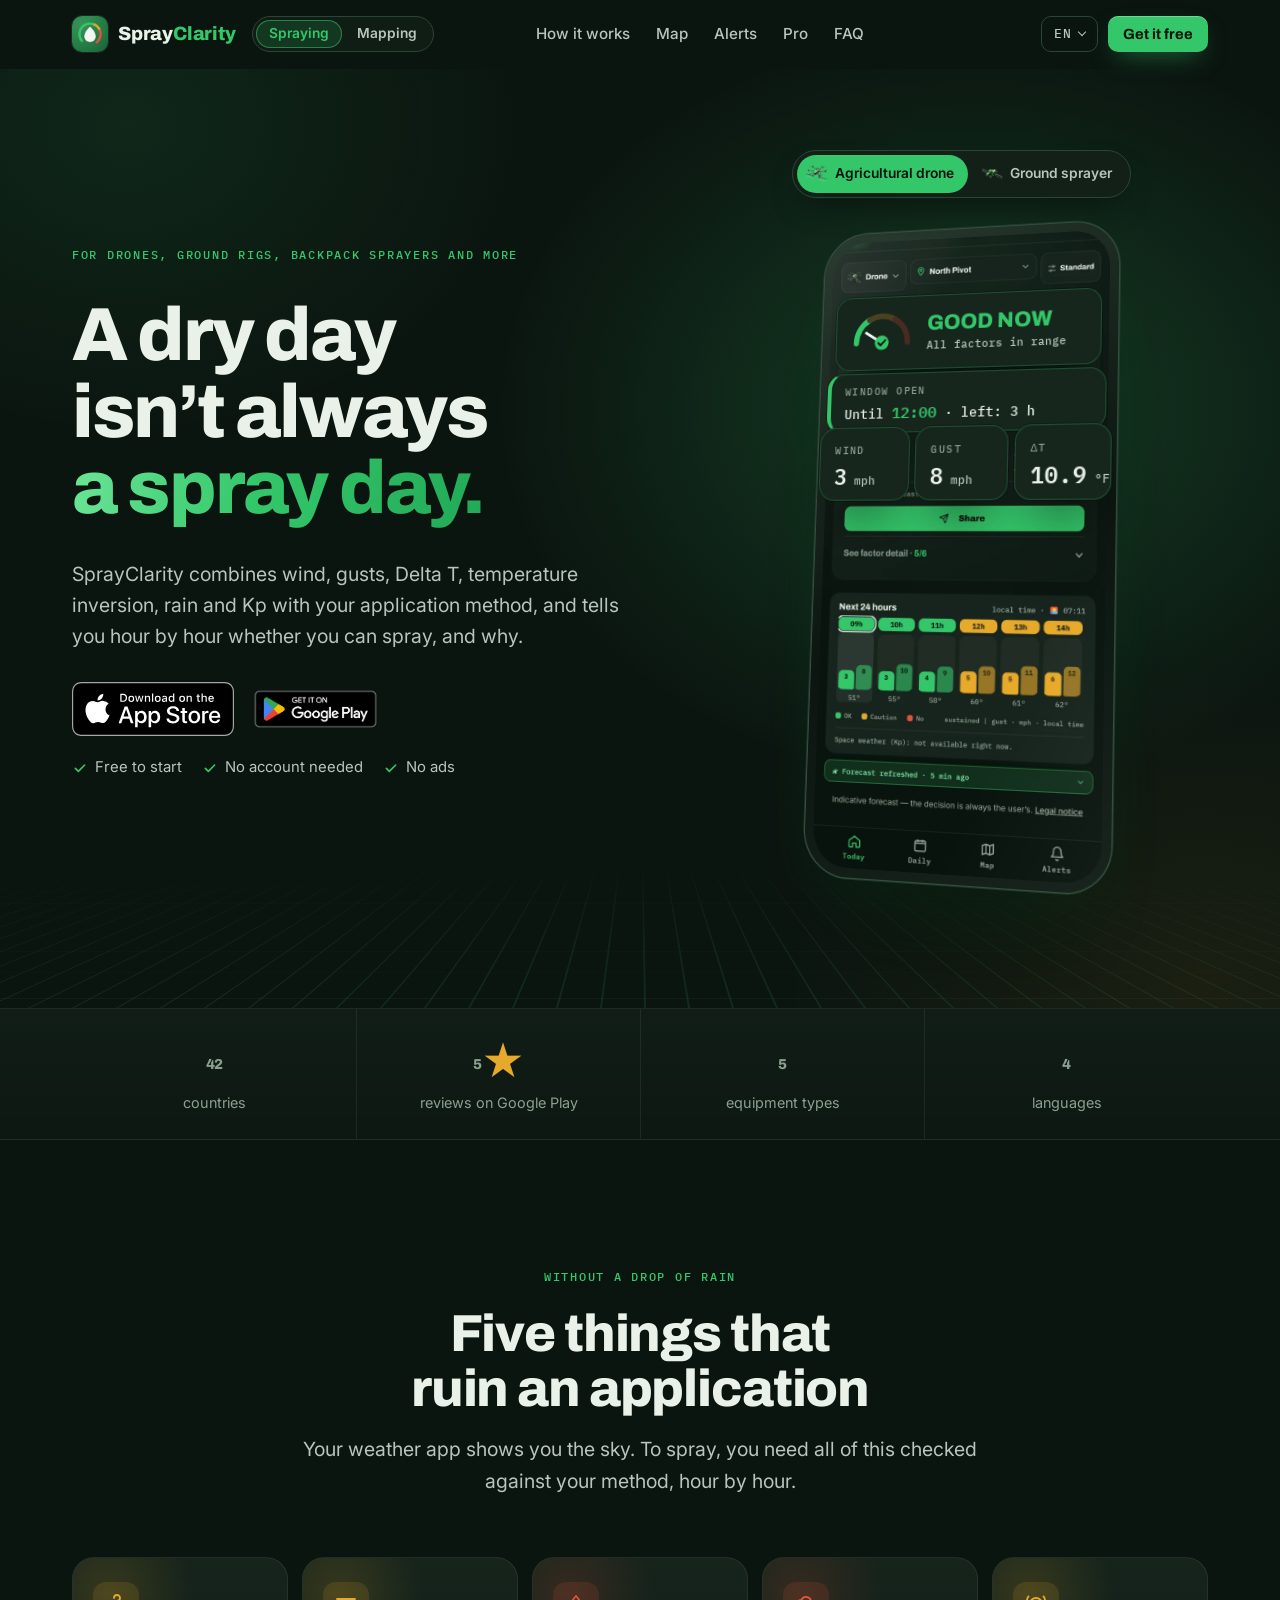
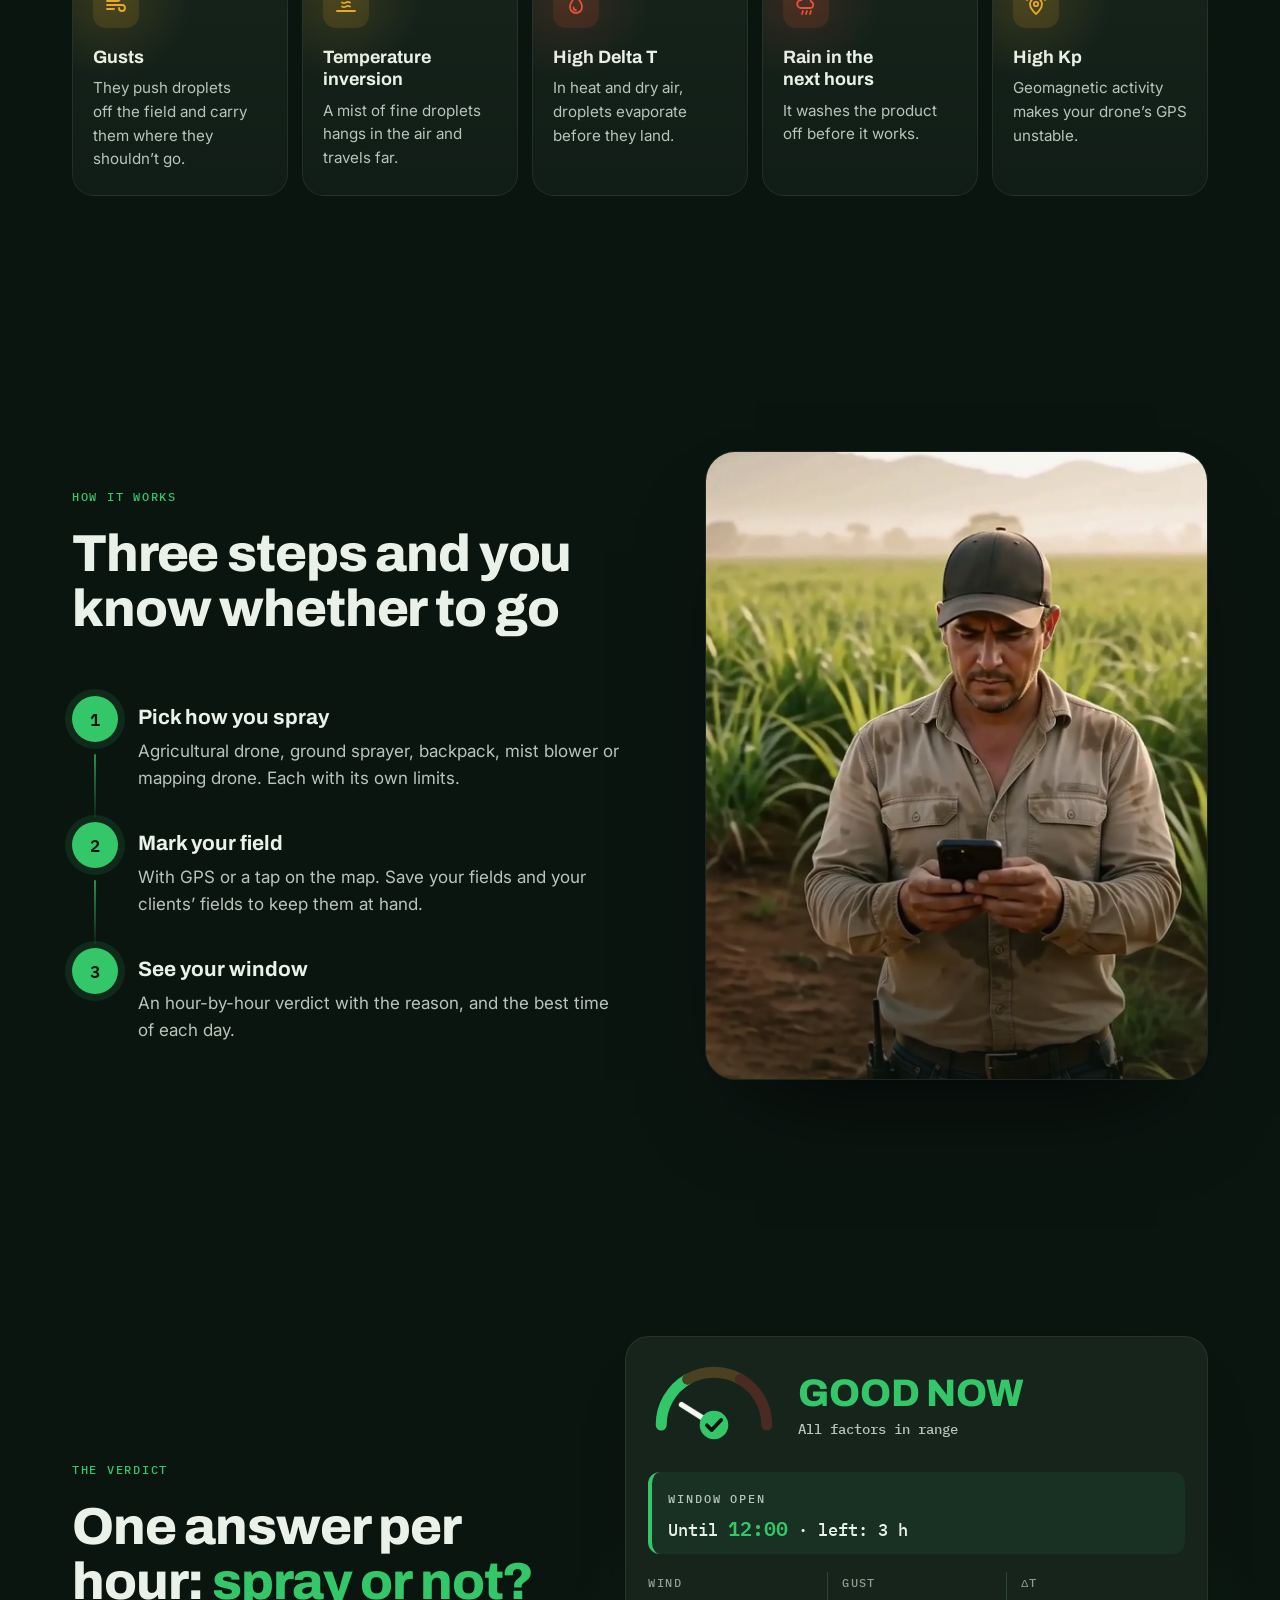
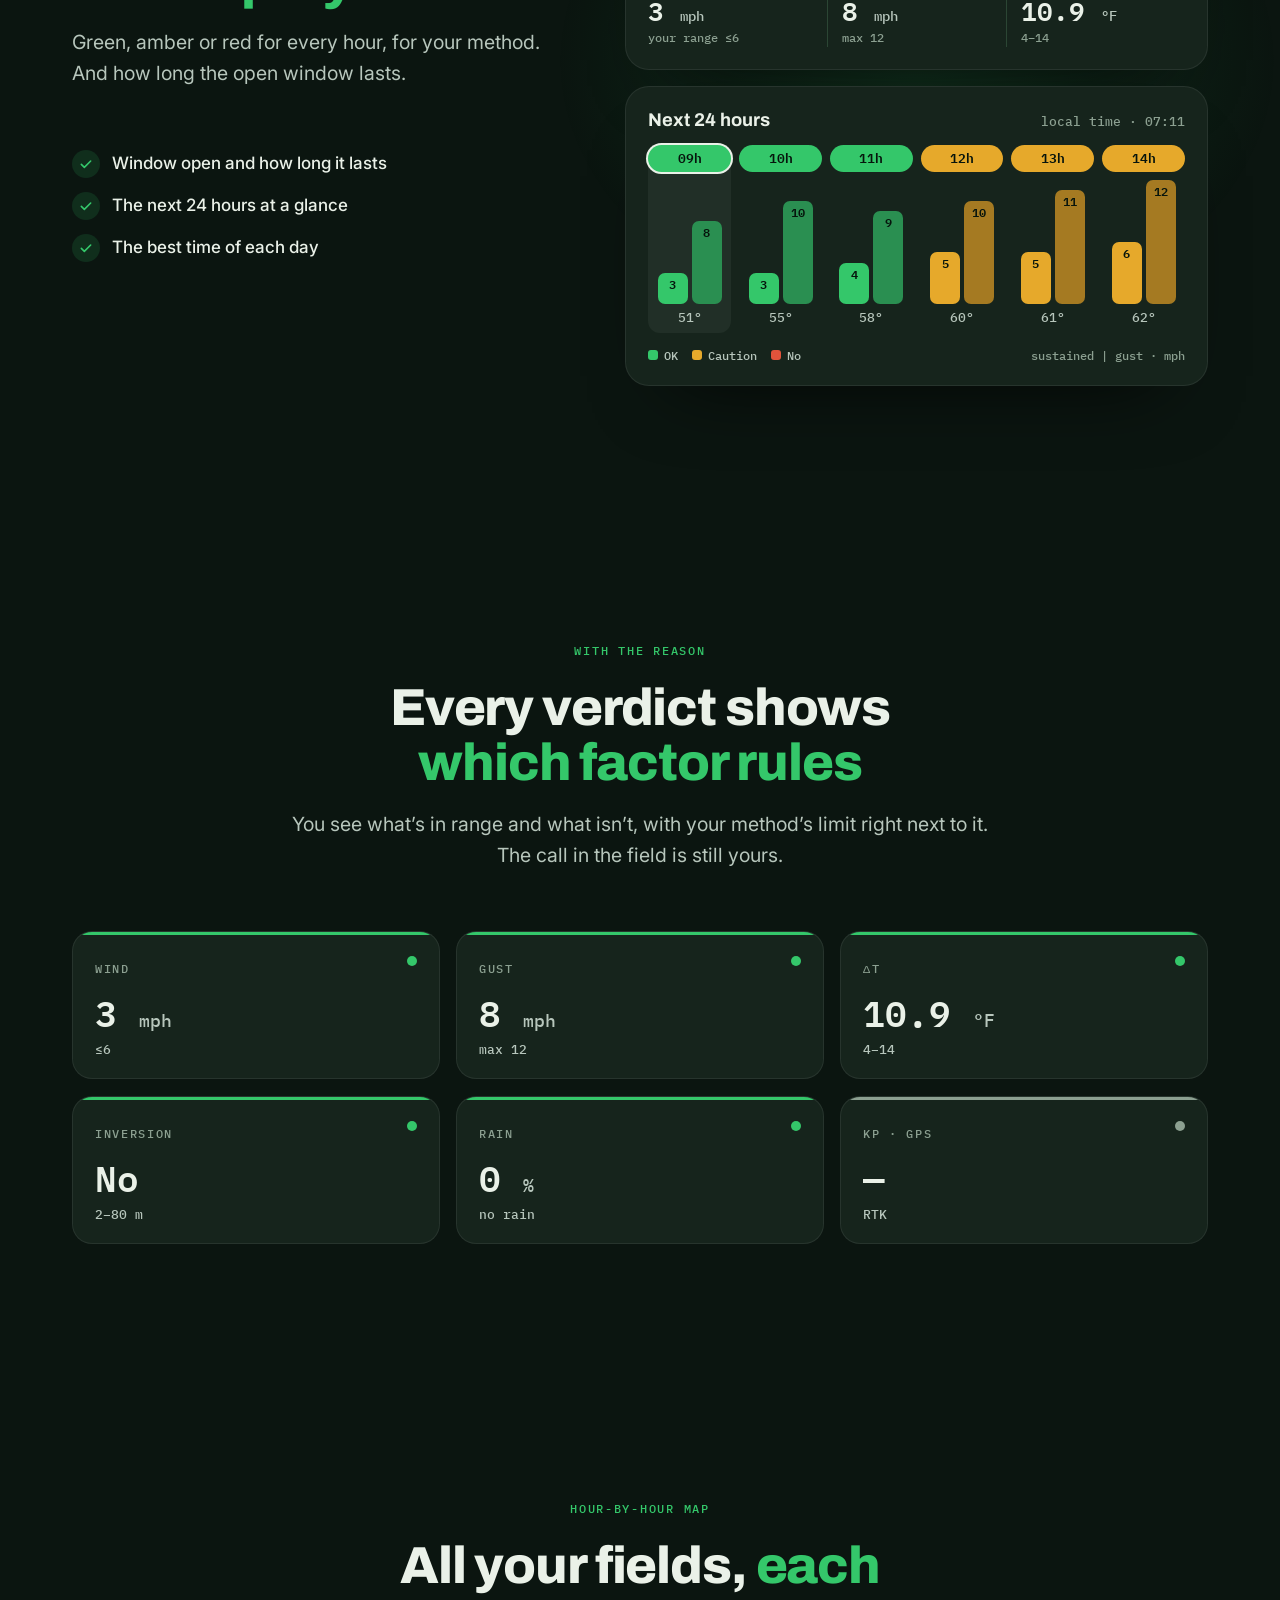
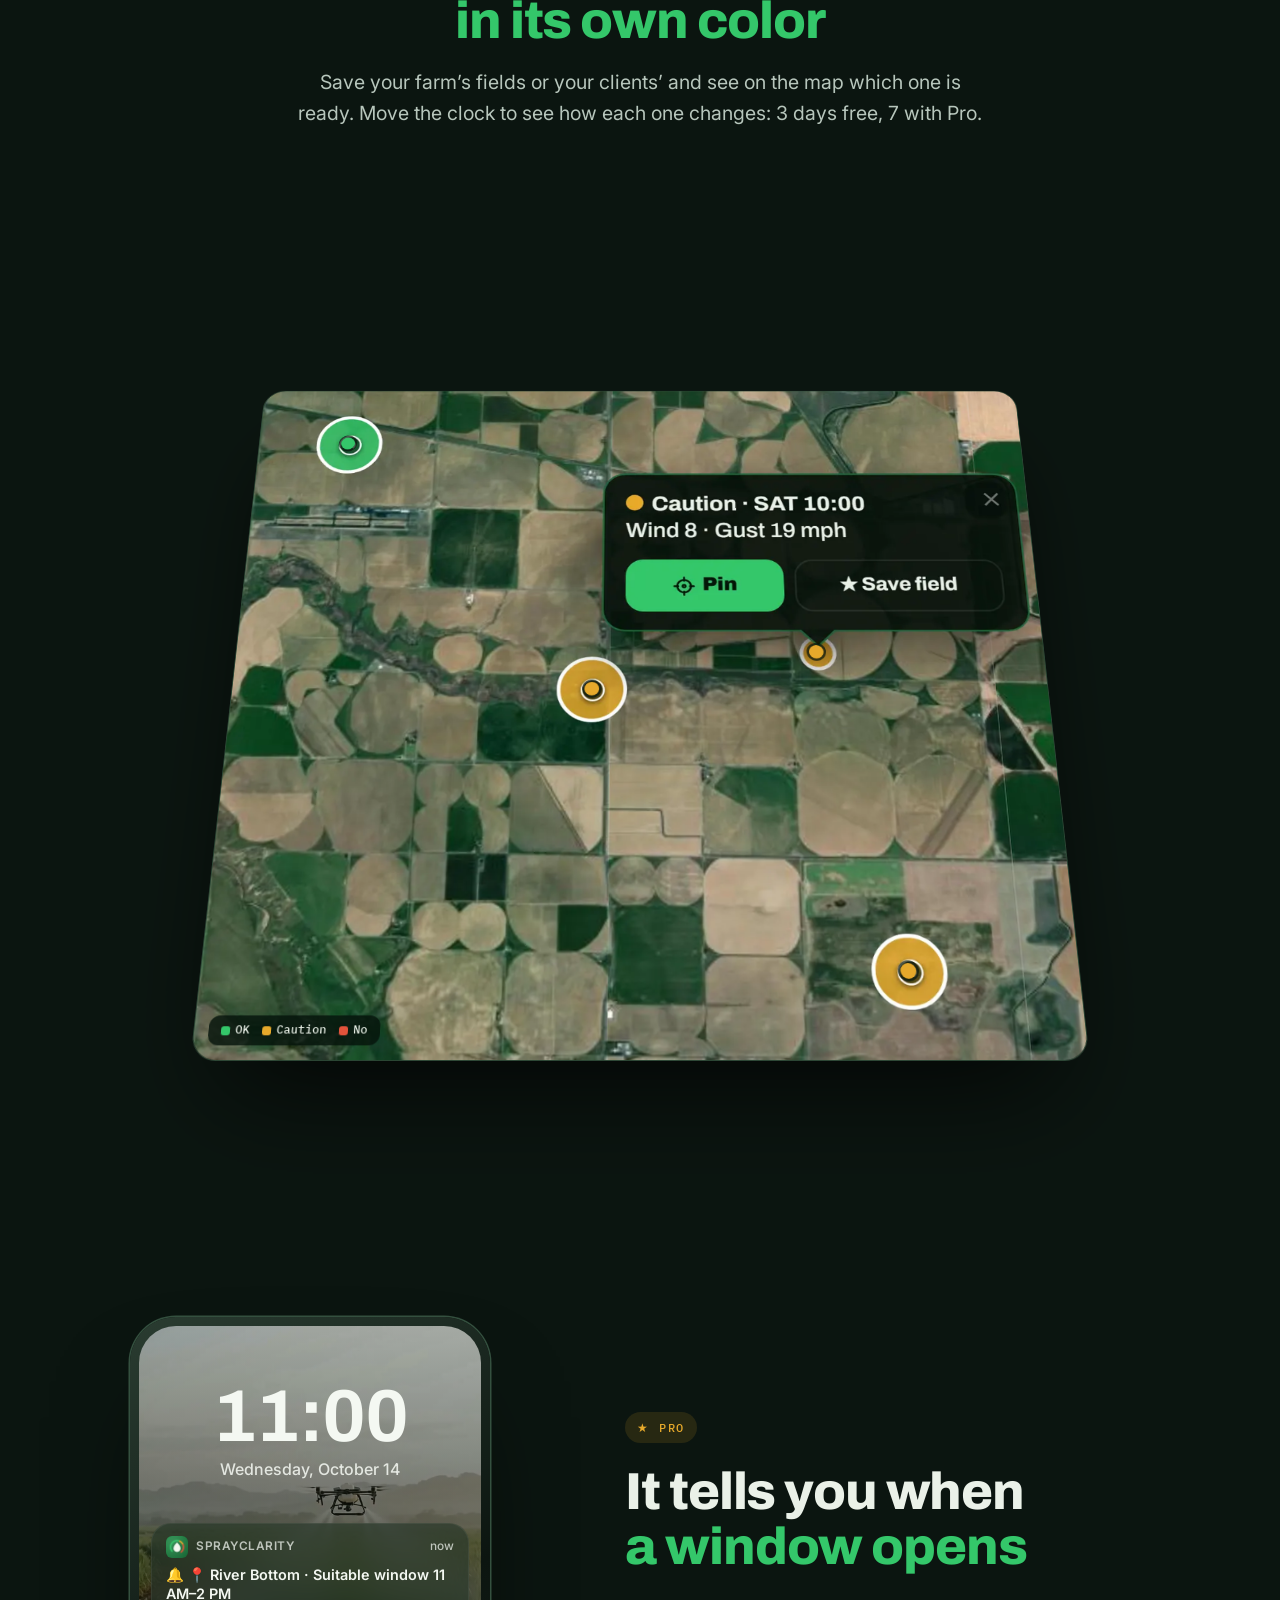
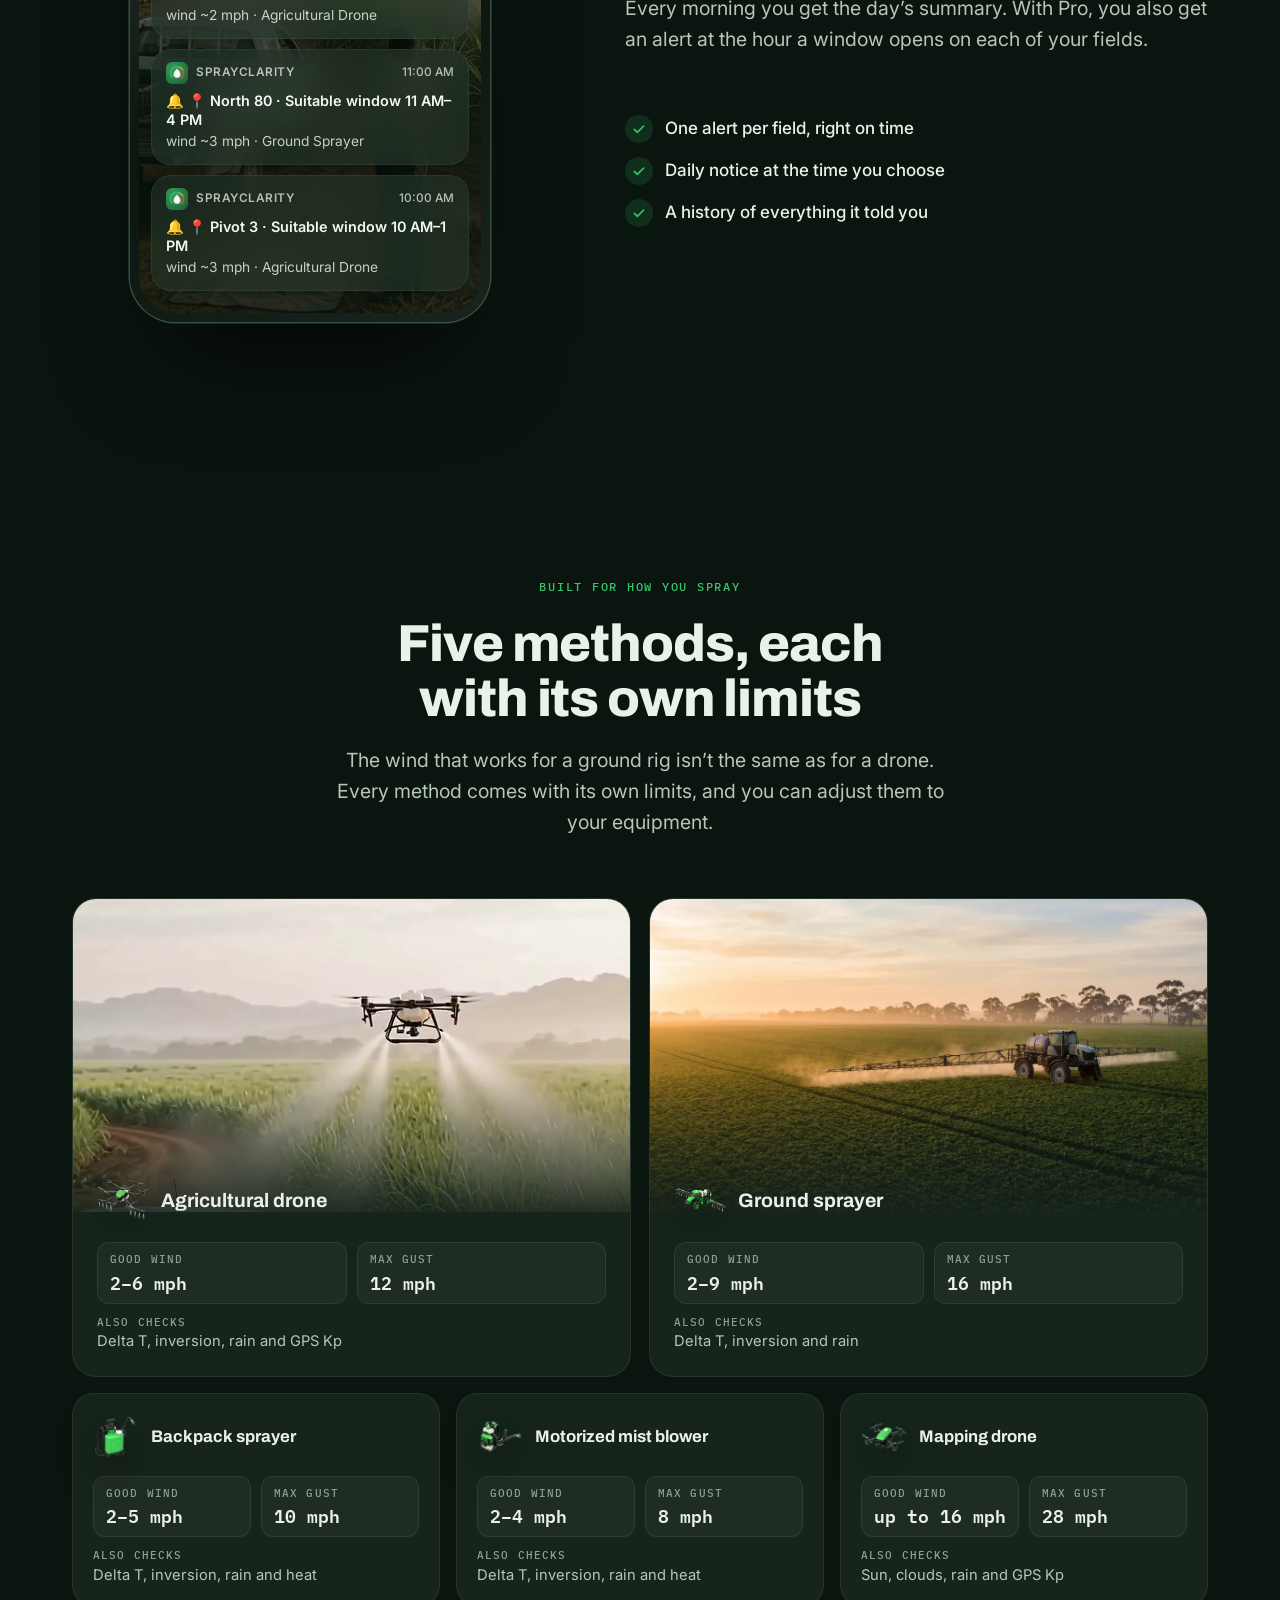
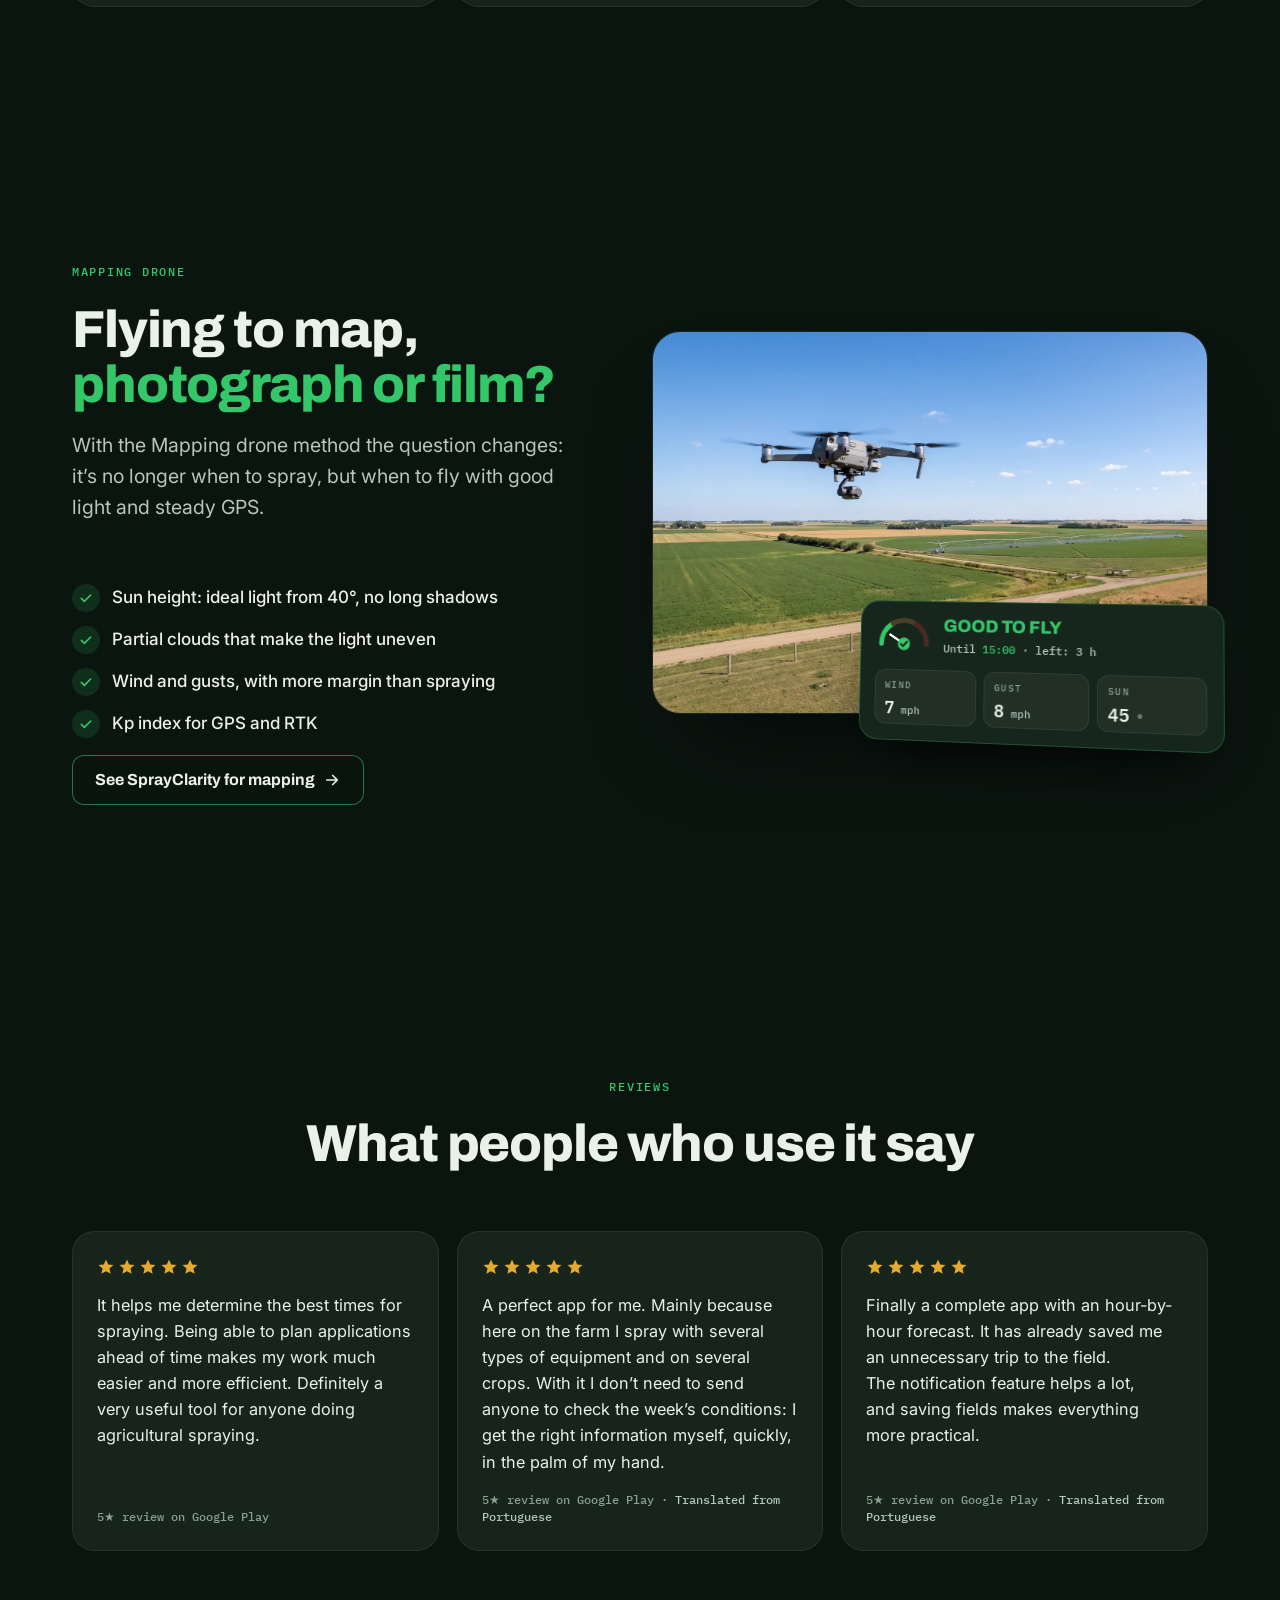
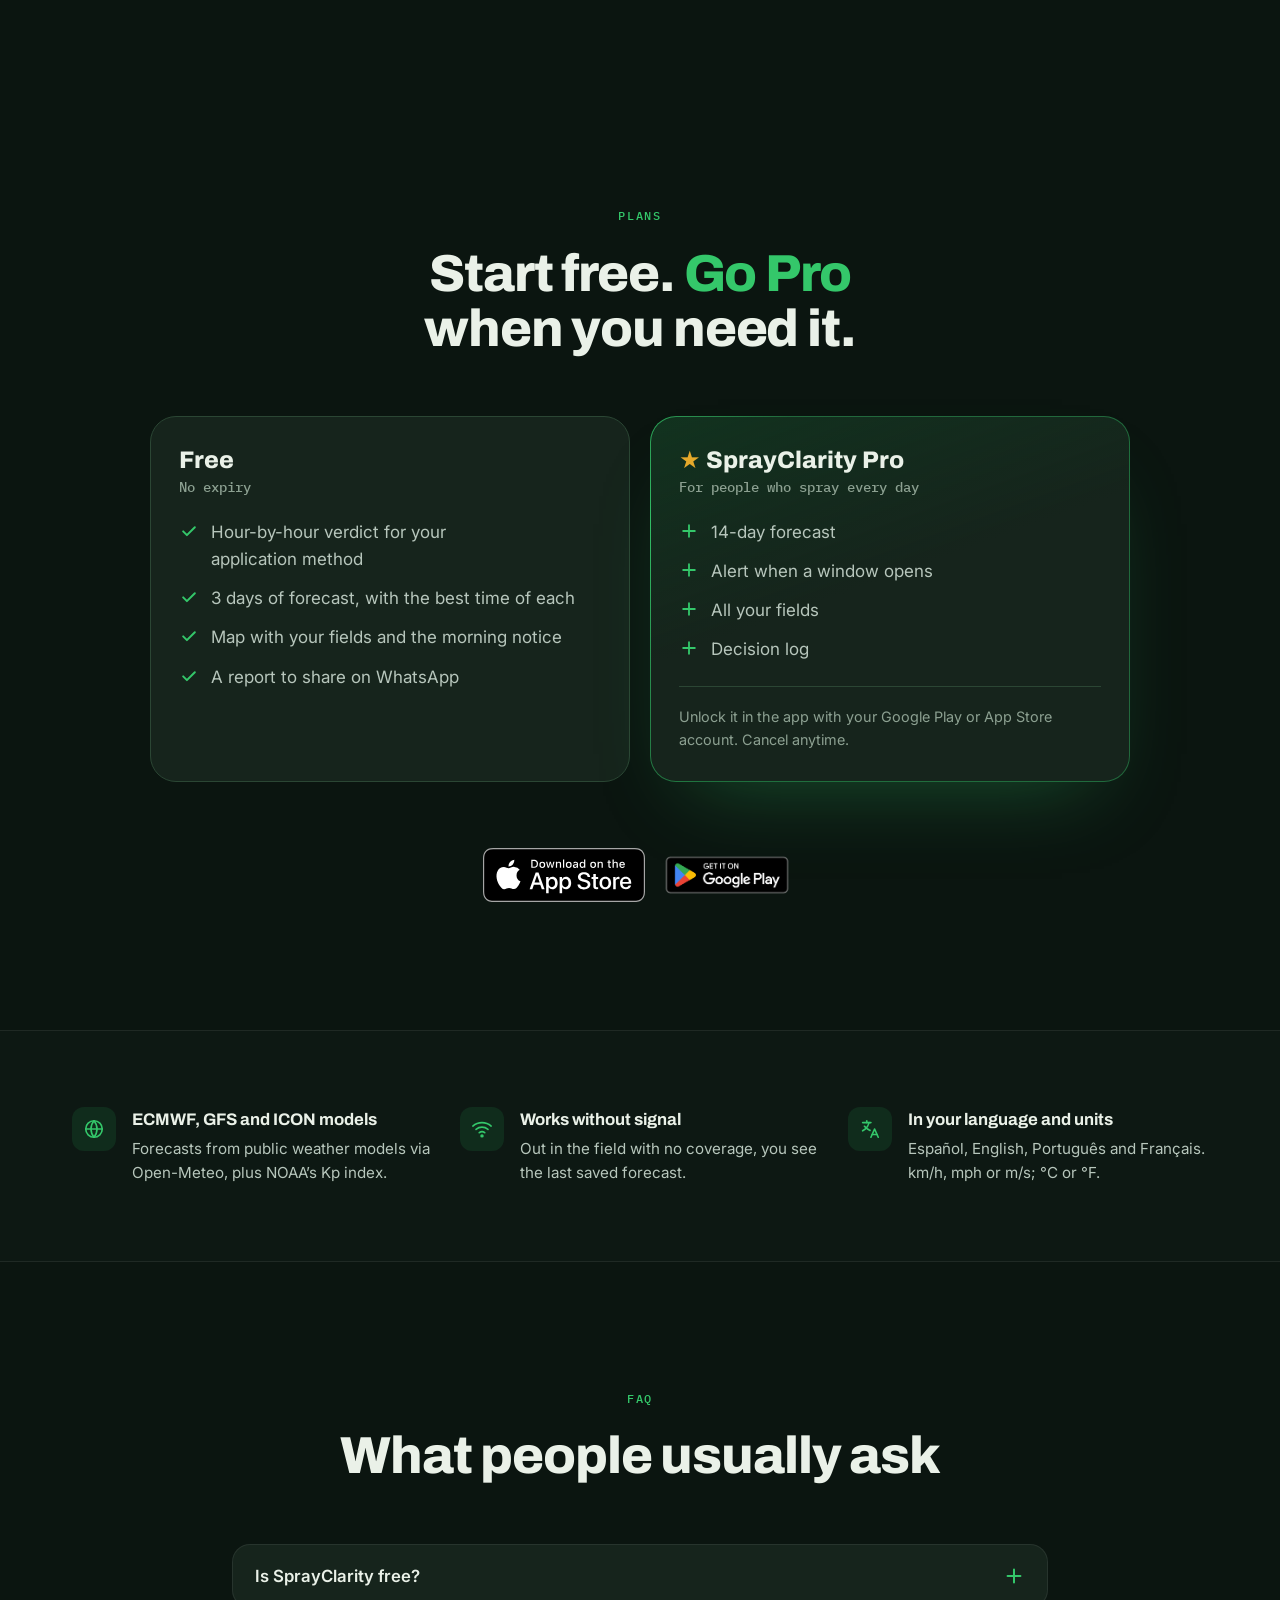
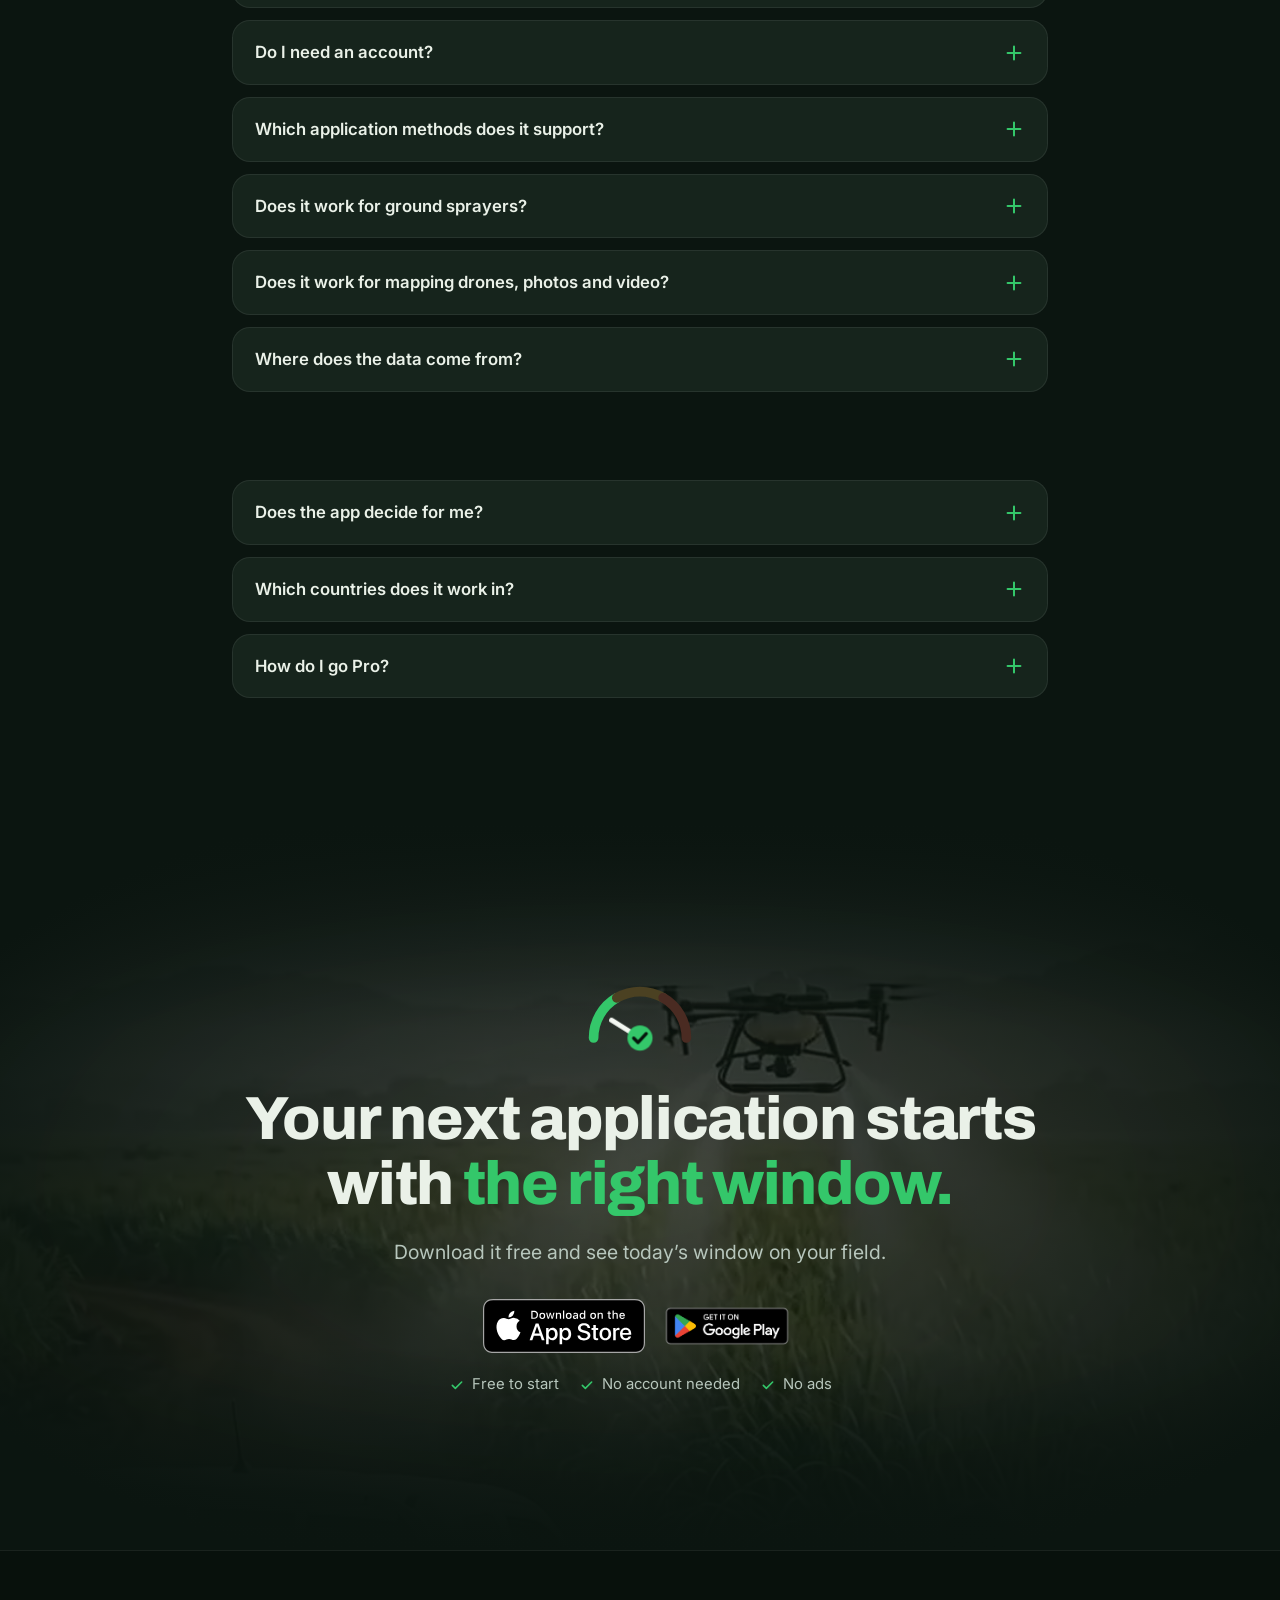
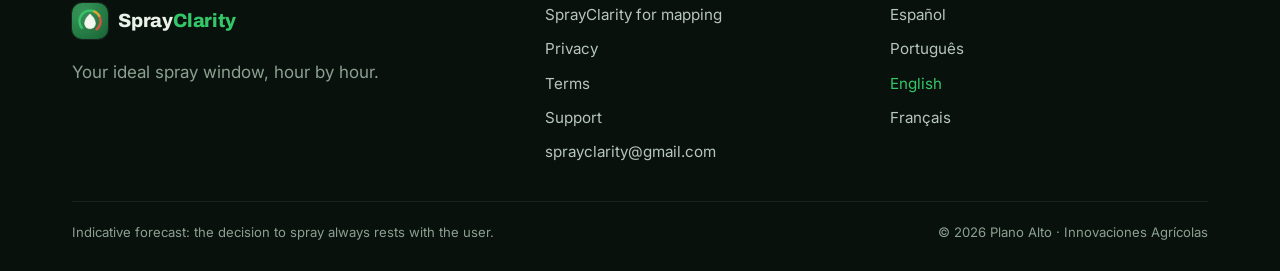
==== commit a0c73902: "Landing: selector Pulverización | Mapeo que marca la página actual y atajos del menú centrados - Arr" ====
--- a/en/index.html
+++ b/en/index.html
@@ -16,7 +16,7 @@
 <link rel="preconnect" href="https://fonts.googleapis.com"><link rel="preconnect" href="https://fonts.gstatic.com" crossorigin>
 <link rel="stylesheet" href="https://fonts.googleapis.com/css2?family=Archivo:wght@700;800&family=IBM+Plex+Mono:wght@500;600&family=Inter:wght@400;500;600&display=swap">
 <link rel="preload" as="image" href="/assets/landing/img/hoy-en.webp" type="image/webp">
-<link rel="stylesheet" href="/assets/landing/landing.css?v=4">
+<link rel="stylesheet" href="/assets/landing/landing.css?v=6">
 
 <script type="application/ld+json">{"@context":"https://schema.org","@type":"SoftwareApplication","name":"SprayClarity","operatingSystem":"Android, iOS","applicationCategory":"UtilitiesApplication","description":"A dry day isn’t always a spray day. SprayClarity combines wind, gusts, Delta T, temperature inversion, rain and Kp with your application method and tells you, hour by hour, when to spray. Free on Android and iPhone.","url":"https://sprayclarity.com/en/","inLanguage":"en","image":"https://sprayclarity.com/assets/landing/og-en.jpg","publisher":{"@type":"Organization","name":"Plano Alto"},"downloadUrl":["https://play.google.com/store/apps/details?id=com.planoalto.sprayclarity","https://apps.apple.com/app/id6804949973"]}</script>
 <script>window.SC={"lang":"en","founder":"Founder price until {d}","locale":"en","sug":{"es":{"url":"/","msg":"Ver esta página en español"},"pt":{"url":"/pt/","msg":"Ver esta página em português"},"en":{"url":"/en/","msg":"View this page in English"},"fr":{"url":"/fr/","msg":"Voir cette page en français"}}};document.documentElement.classList.add('js');setTimeout(function(){if(!window.SCok)document.documentElement.classList.remove('js')},3500);</script>
@@ -26,7 +26,8 @@
 <header class="nav" data-nav>
   <div class="wrap navin">
     <a class="brand" href="/en/" aria-label="SprayClarity"><img src="/assets/landing/img/icon-96.webp" width="36" height="36" alt=""><span>Spray<b>Clarity</b></span></a>
-    <nav class="links"><a href="#como">How it works</a><a href="#mapa">Map</a><a href="#alertas">Alerts</a><a href="#pro">Pro</a><a href="#preguntas">FAQ</a><a href="/en/mapping/" class="ext">Mapping</a></nav>
+    <nav class="modo m-nav" aria-label="Spraying or mapping"><a href="/en/" aria-current="page">Spraying</a><a href="/en/mapping/">Mapping</a></nav>
+    <nav class="links"><a href="#como">How it works</a><a href="#mapa">Map</a><a href="#alertas">Alerts</a><a href="#pro">Pro</a><a href="#preguntas">FAQ</a></nav>
     <div class="navr">
       <details class="langs"><summary aria-label="Language">EN</summary><div class="langs-m"><a href="/" hreflang="es" lang="es">Español</a><a href="/pt/" hreflang="pt-BR" lang="pt-BR">Português</a><a href="/en/" hreflang="en" lang="en" aria-current="page">English</a><a href="/fr/" hreflang="fr" lang="fr">Français</a></div></details>
       <a class="btn sm" href="#descargar" data-cta>Get it free</a>
@@ -41,6 +42,7 @@
   <div class="field" aria-hidden="true"><i></i></div>
   <div class="wrap hero-g">
     <div class="hero-t">
+      <nav class="modo m-hero" aria-label="Spraying or mapping"><a href="/en/" aria-current="page">Spraying</a><a href="/en/mapping/">Mapping</a></nav>
       <p class="eyebrow" data-anim>For drones, ground rigs, backpack sprayers and more</p>
       <h1 data-anim style="--i:1">A dry day isn’t always <em>a spray day.</em></h1>
       <p class="lead" data-anim style="--i:2">SprayClarity combines wind, gusts, Delta T, temperature inversion, rain and Kp with your application method, and tells you hour by hour whether you can spray, and why.</p>
@@ -196,6 +198,6 @@
   </div>
   <div class="wrap"><div class="fine"><p>Indicative forecast: the decision to spray always rests with the user.</p><p>© 2026 Plano Alto · Innovaciones Agrícolas</p></div></div>
 </footer>
-<script src="/assets/landing/landing.js?v=4" defer></script>
+<script src="/assets/landing/landing.js?v=6" defer></script>
 </body>
 </html>
--- a/assets/landing/landing.css
+++ b/assets/landing/landing.css
@@ -39,8 +39,12 @@
 .links{display:flex;gap:2px;margin-inline:auto}
 .links a{color:var(--soft);text-decoration:none;font-weight:500;font-size:.95rem;padding:9px 12px;border-radius:10px;transition:color .2s,background-color .2s}
 .links a:hover,.links a.on{color:var(--ink);background:rgba(234,241,232,.06)}
-.links a.ext{color:var(--go)}
-.links a.ext::after{content:'↗';margin-left:4px;font-size:.8em}
+/* Pulverización | Mapeo: la página actual va marcada (verde con borde); la otra, en gris */
+.modo{display:inline-flex;align-items:center;gap:2px;flex:none;padding:3px;border-radius:999px;border:1px solid var(--line);background:rgba(19,33,25,.7)}
+.modo a{padding:7px 13px;border-radius:999px;color:var(--soft);text-decoration:none;font:600 .86rem/1 var(--fb);white-space:nowrap;transition:color .2s,background-color .2s}
+.modo a:hover{color:var(--ink);background:rgba(234,241,232,.05)}
+.modo a[aria-current]{color:var(--go);background:rgba(52,199,106,.15);box-shadow:inset 0 0 0 1px rgba(52,199,106,.55)}
+.m-hero{display:none}
 .navr{display:flex;align-items:center;gap:10px;margin-left:auto}
 .langs{position:relative}
 .langs summary{display:flex;align-items:center;gap:7px;list-style:none;cursor:pointer;color:var(--soft);font:500 .82rem/1 var(--fm);letter-spacing:.08em;padding:10px 12px;border:1px solid var(--line);border-radius:10px;transition:color .2s,border-color .2s}
@@ -55,7 +59,8 @@
 .btn{display:inline-flex;align-items:center;justify-content:center;gap:8px;white-space:nowrap;background:var(--go);color:var(--dark);font:700 1rem/1 var(--fd);text-decoration:none;padding:15px 22px;border-radius:12px;box-shadow:0 10px 26px -10px rgba(52,199,106,.6),inset 0 1px 0 rgba(255,255,255,.28);transition:transform .2s var(--ease),box-shadow .2s,background-color .2s}
 .btn:hover{background:#3FD677;transform:translateY(-1px);box-shadow:0 14px 32px -10px rgba(52,199,106,.72),inset 0 1px 0 rgba(255,255,255,.3)}
 .btn.sm{padding:11px 15px;font-size:.92rem;border-radius:10px}
-@media (max-width:1100px){.links{display:none}}
+@media (max-width:1240px){.links{display:none}}
+@media (max-width:720px){.m-nav{display:none}.m-hero{display:inline-flex;margin-bottom:18px}}
 @media (max-width:560px){.btn.sm{padding:10px 13px;font-size:.88rem}.nav .btn{display:none}.nav.past .btn{display:inline-flex}.nav.past .langs{display:none}}
 @media (max-width:380px){.nav.past .brand span{display:none}}
 
@@ -123,12 +128,8 @@
 .mtabs button:hover{color:var(--ink)}
 .mtabs button[aria-selected=true]{background:var(--go);color:var(--dark)}
 .rigs{display:grid;perspective:1500px;perspective-origin:50% 40%}
-@property --flip{syntax:'<angle>';inherits:false;initial-value:0deg}
-.rig{grid-area:1/1;position:relative;transform-style:preserve-3d;transform:rotateX(var(--rx,7deg)) rotateY(calc(var(--ry,-16deg) + var(--flip,0deg))) rotateZ(1.5deg)}
+.rig{grid-area:1/1;position:relative;transform-style:preserve-3d;transform:rotateX(var(--rx,7deg)) rotateY(var(--ry,-16deg)) rotateZ(1.5deg)}
 .rig:not(.on){visibility:hidden}
-.rig.flip-out{--flip:92deg;transition:--flip .36s cubic-bezier(.55,0,.8,.3)}
-.rig.flip-pre{--flip:-92deg;transition:none}
-.rig.flip-in{transition:--flip .62s cubic-bezier(.2,.9,.25,1.12)}
 .device{position:relative;margin:0;width:var(--dw);padding:9px;border-radius:46px;background:linear-gradient(150deg,#2A3C31,#0C1510 55%,#18241D);box-shadow:0 0 0 1.5px #34503F,0 60px 100px -40px rgba(0,0,0,.85),0 40px 90px -50px rgba(52,199,106,.5);transform-style:preserve-3d}
 .device::before{content:'';position:absolute;inset:4px;border-radius:44px;background:#050A07;transform:translateZ(-18px)}
 .device img{position:relative;display:block;width:100%;border-radius:37px}
@@ -159,7 +160,8 @@
 .proof-g{display:grid;grid-template-columns:repeat(4,minmax(0,1fr))}
 .pf{padding:28px 16px 26px;text-align:center}
 .pf+.pf{border-left:1px solid var(--line2)}
-.pf b{display:block;font:800 clamp(2rem,1.4rem + 2vw,3rem)/1 var(--fd);letter-spacing:-.02em;font-variant-numeric:tabular-nums}
+/* alto fijo: cuando el contador arranca, el número se parte en <span>+<i> y antes la franja crecía 28 px (movía los atajos) */
+.pf b{display:flex;align-items:center;justify-content:center;height:1em;font:800 clamp(2rem,1.4rem + 2vw,3rem)/1 var(--fd);letter-spacing:-.02em;font-variant-numeric:tabular-nums}
 .pf b i{font-style:normal;color:var(--go)}
 .pf b i.st{color:var(--amb)}
 .pf span{display:block;margin-top:8px;font-size:.9rem;line-height:1.35;color:var(--dim)}
@@ -446,7 +448,10 @@
   .plan.pro::before{animation:spin 7s linear infinite}
   .rig{transition:none}
 }
-@media (prefers-reduced-motion:no-preference) and (hover:none){.rig{animation:sway 9s ease-in-out infinite alternate}.rigs.flipping .rig{animation:none}}
+@media (prefers-reduced-motion:no-preference) and (hover:none){.rig{animation:sway 9s ease-in-out infinite alternate}}
+/* al cambiar de método el teléfono nuevo entra girando (rotate se suma al transform de la inclinación) */
+@media (prefers-reduced-motion:no-preference){.rig.flip-in{animation:flipin .75s cubic-bezier(.2,.9,.25,1.08)}}
+@keyframes flipin{from{rotate:y -90deg}to{rotate:y 0deg}}
 @keyframes drift{to{transform:translate3d(-4%,3%,0) scale(1.06)}}
 @keyframes fly{from{transform:translateY(0)}to{transform:translateY(60px)}}
 @keyframes lift{from{opacity:0;transform:translate3d(calc(var(--z) * -.276),calc(var(--z) * -.122),0)}35%{opacity:1}to{opacity:1;transform:translate3d(0,0,var(--z))}}
